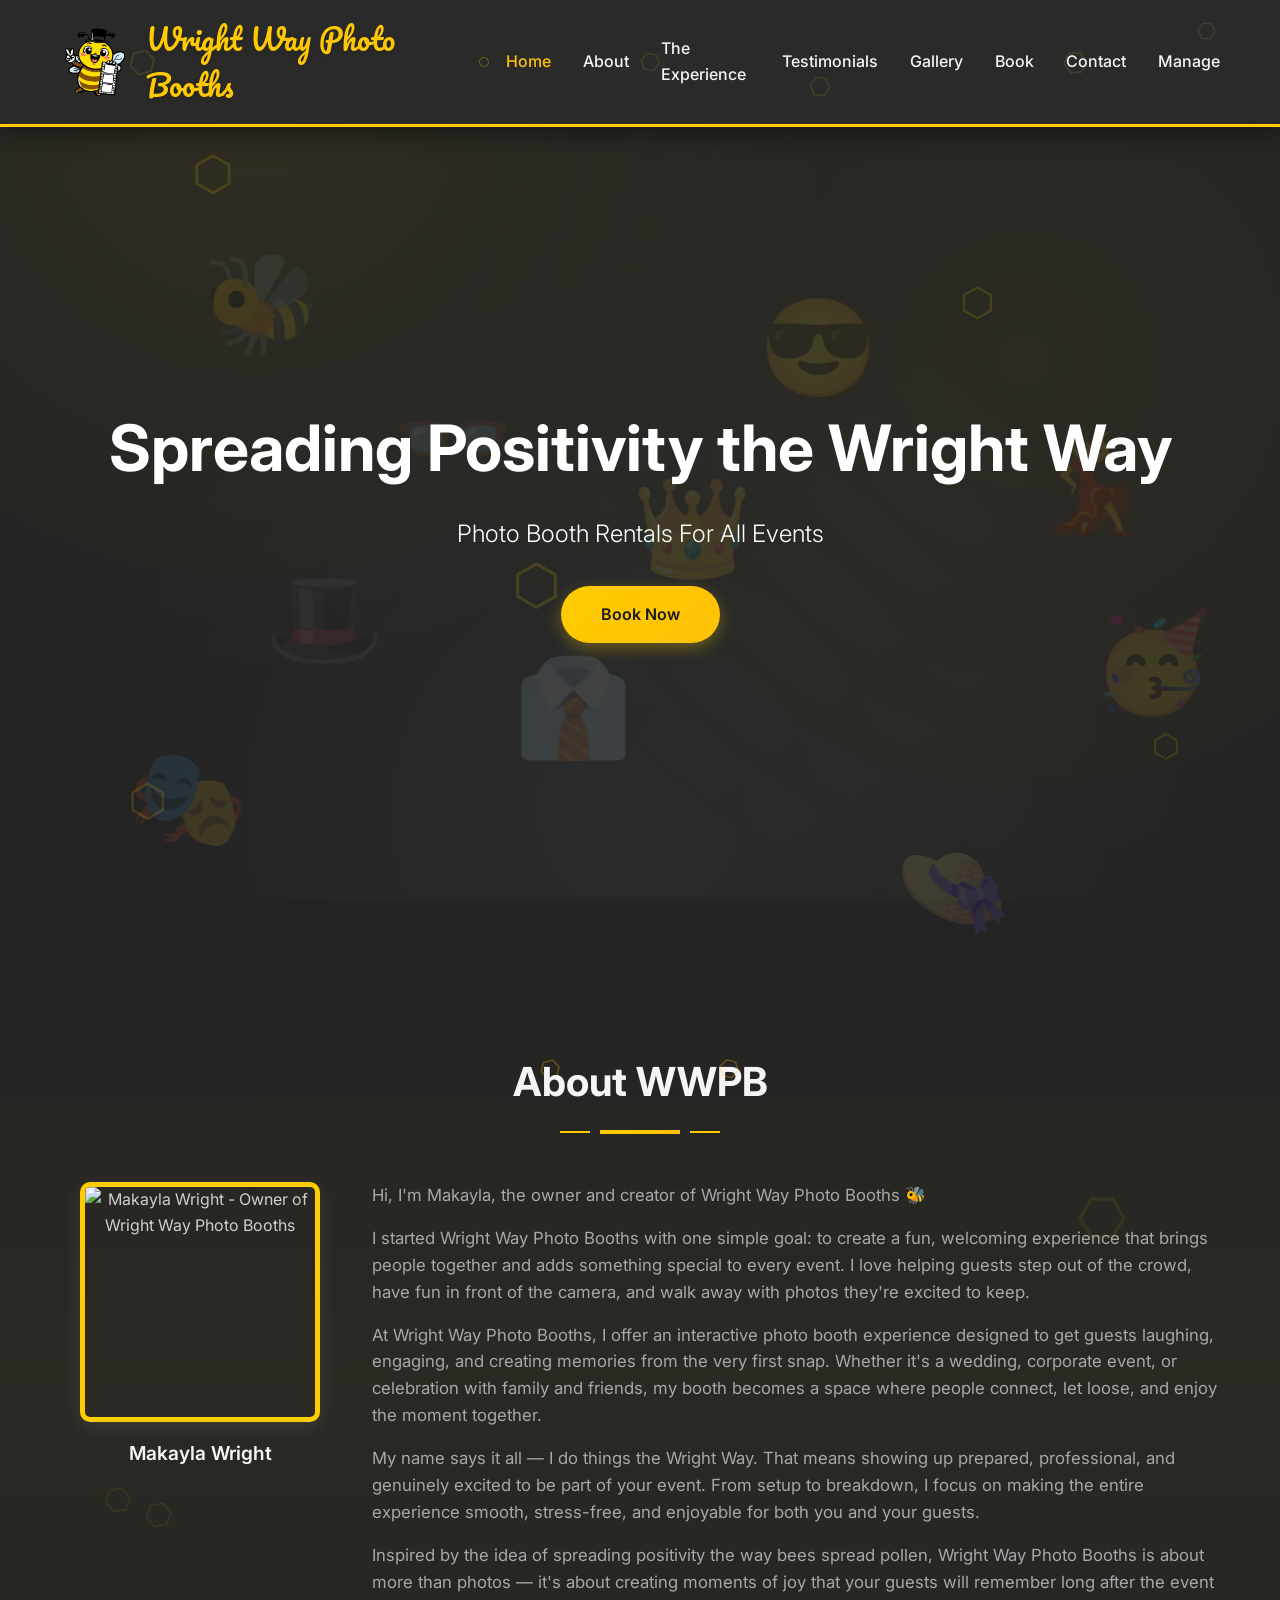
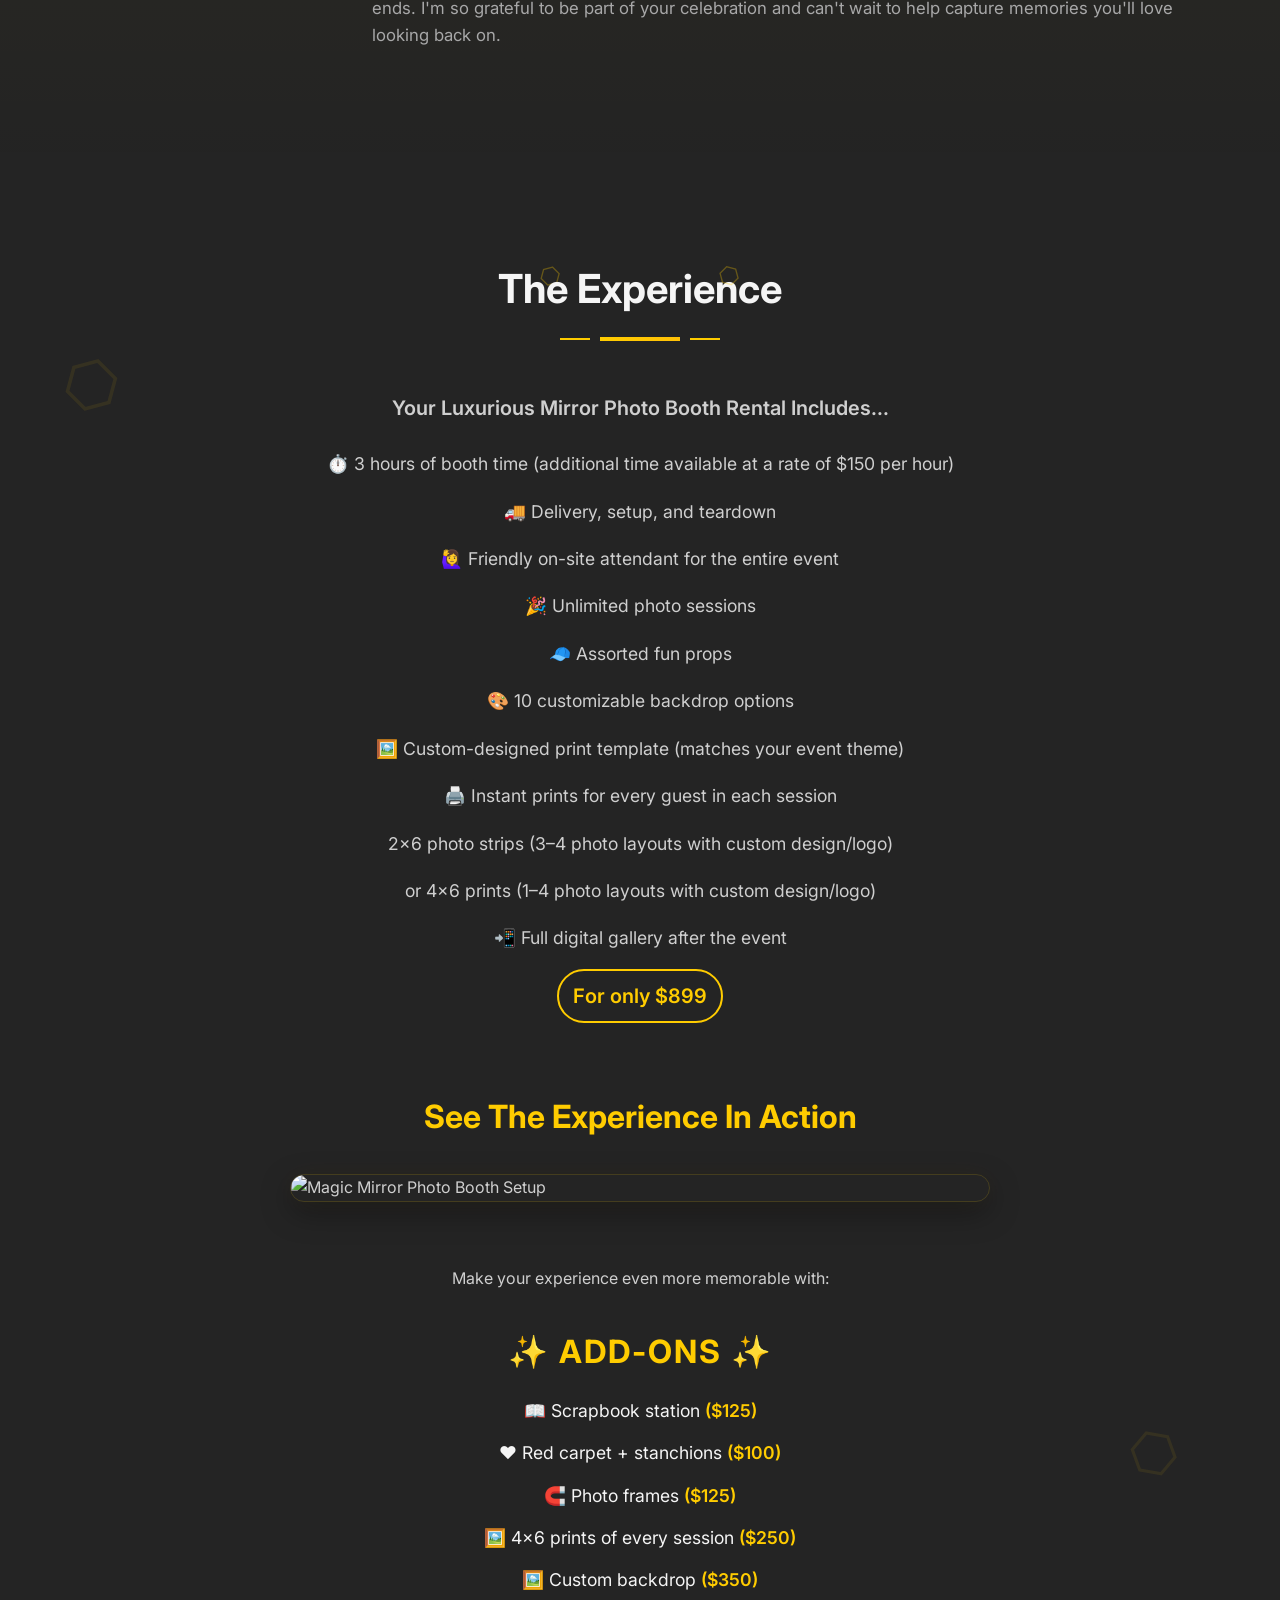
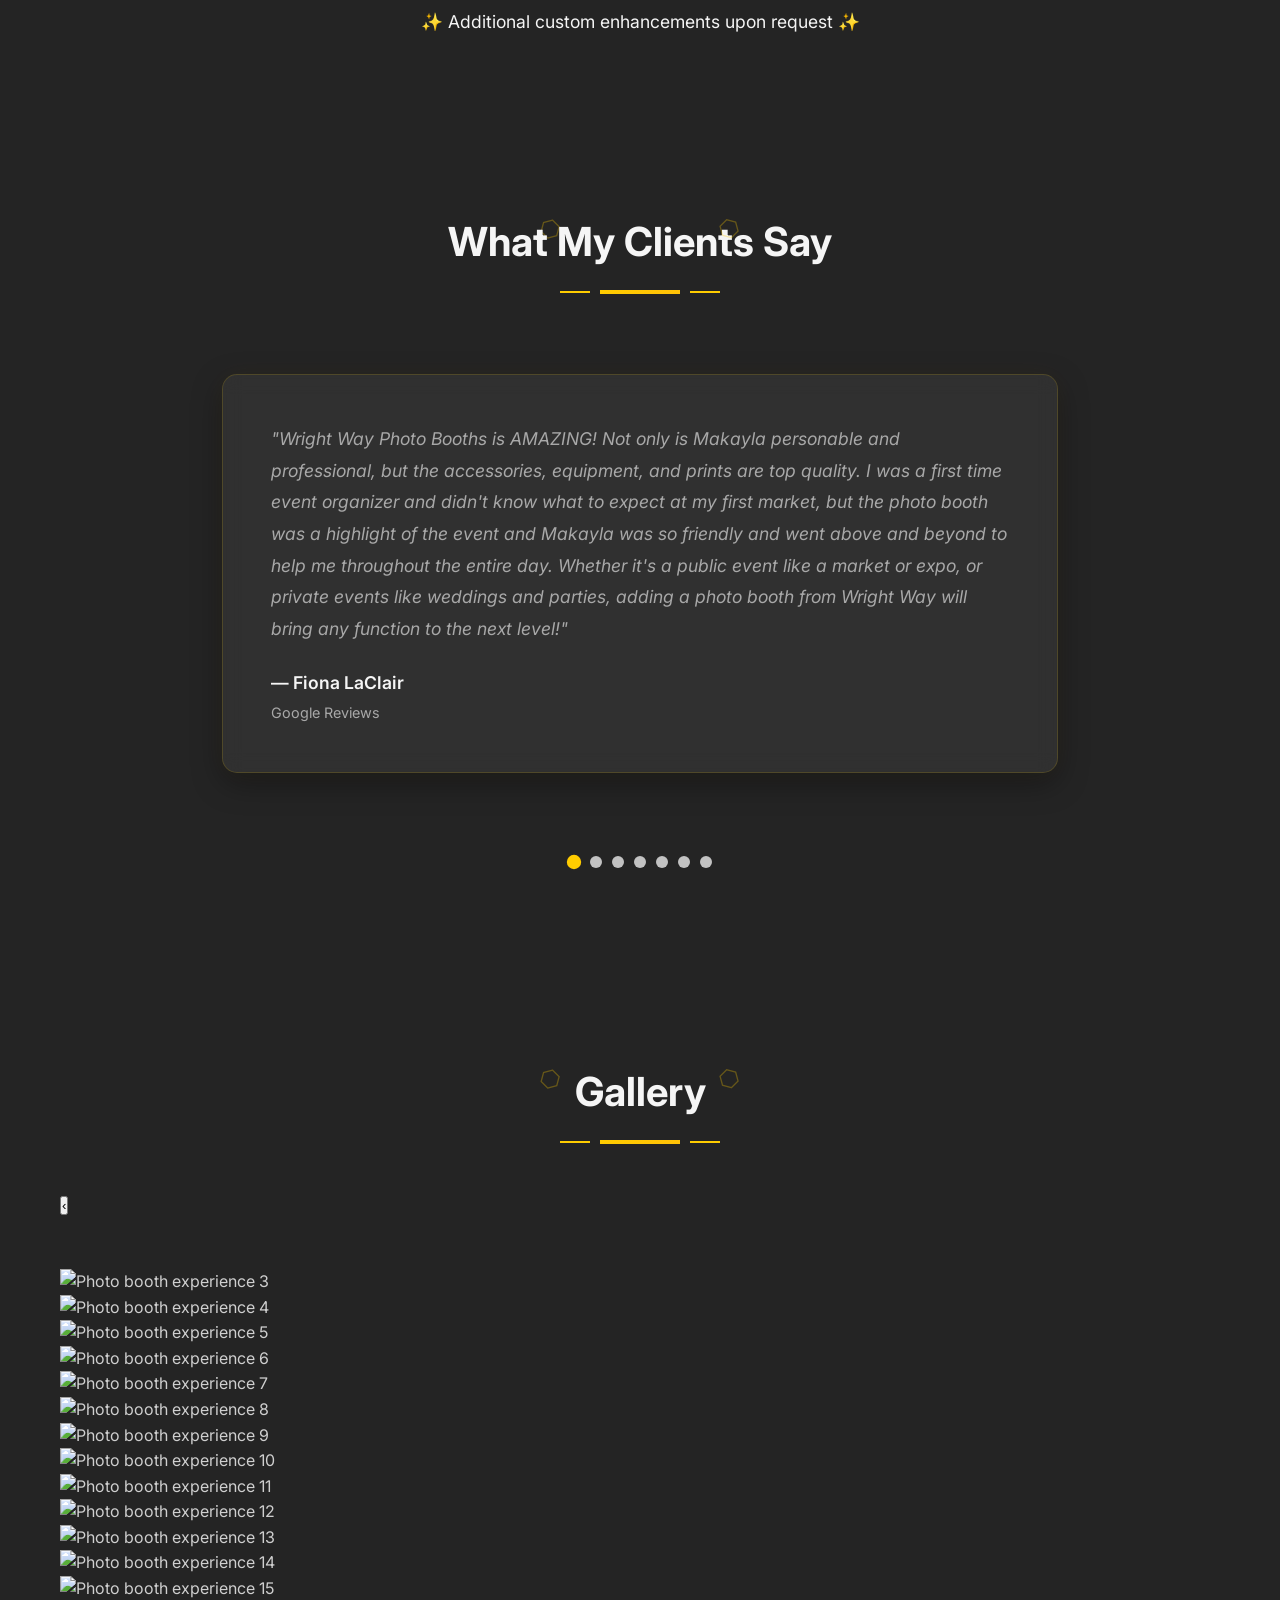
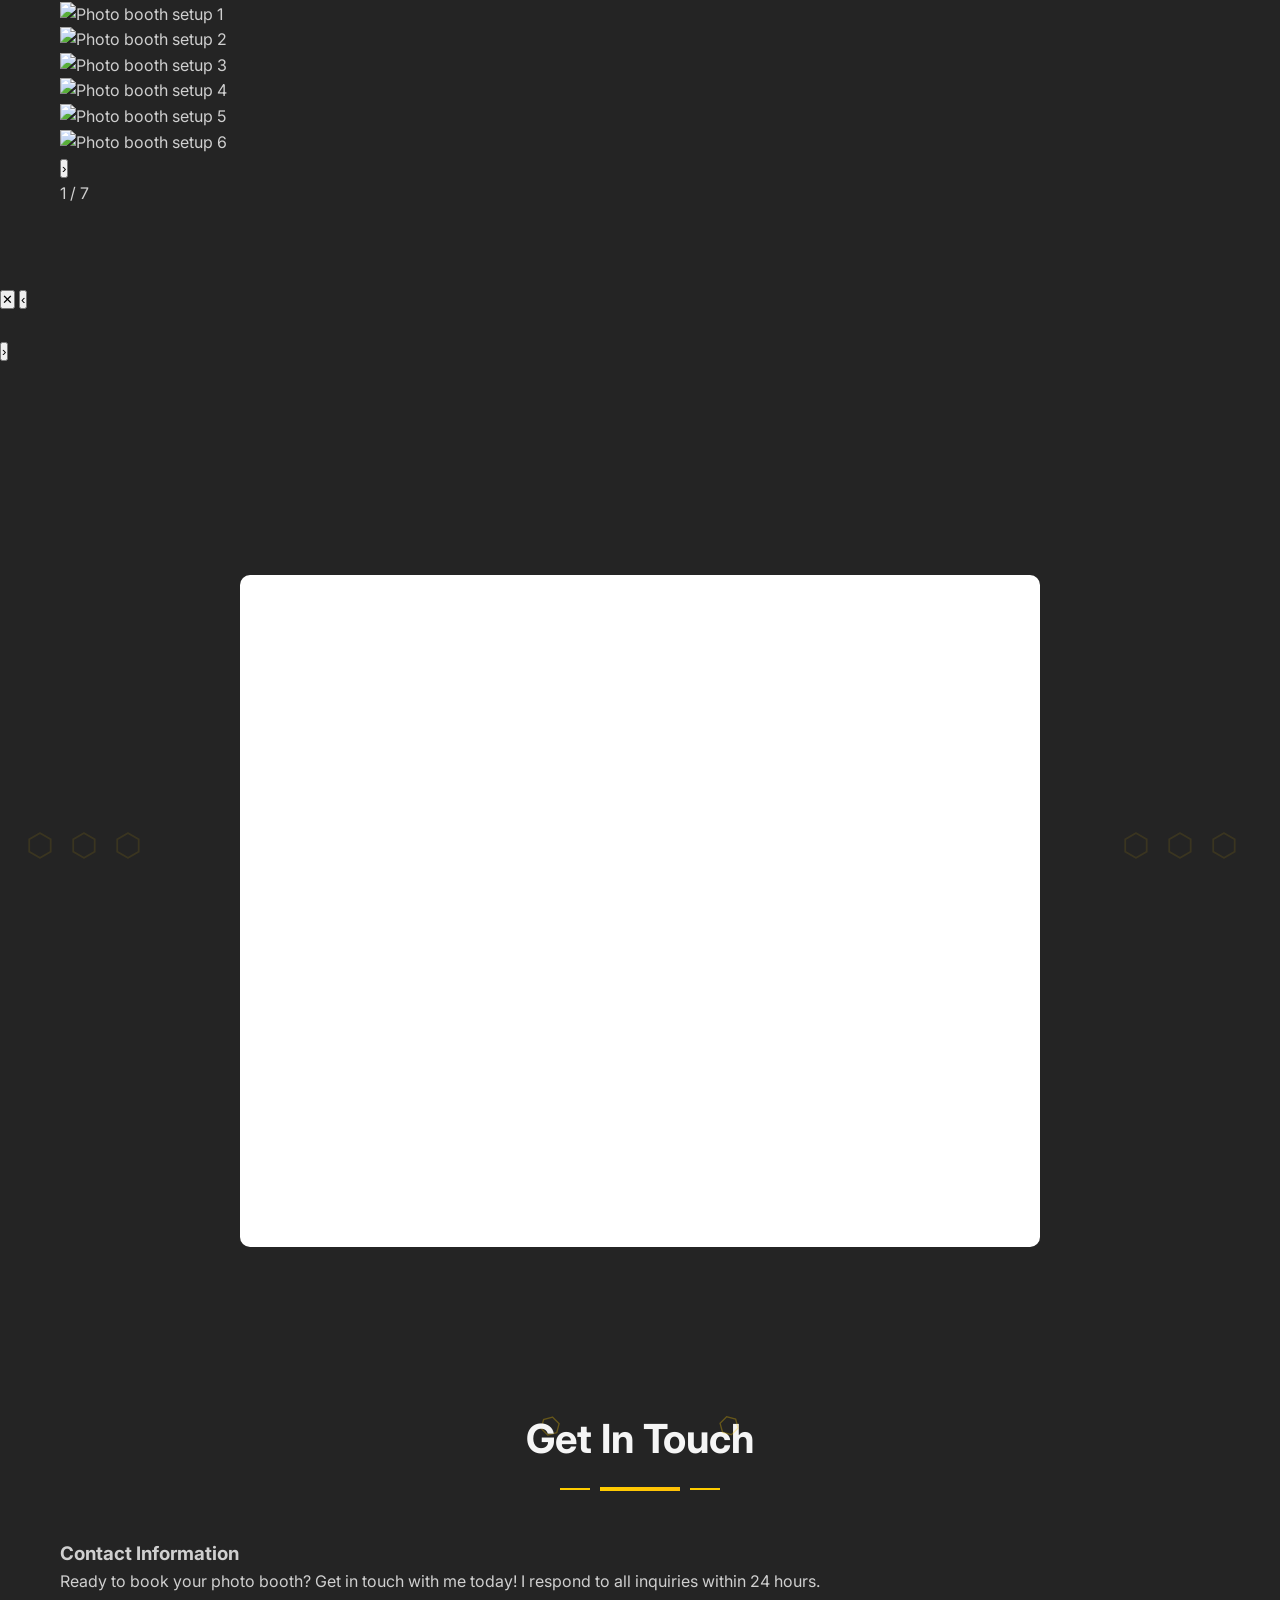
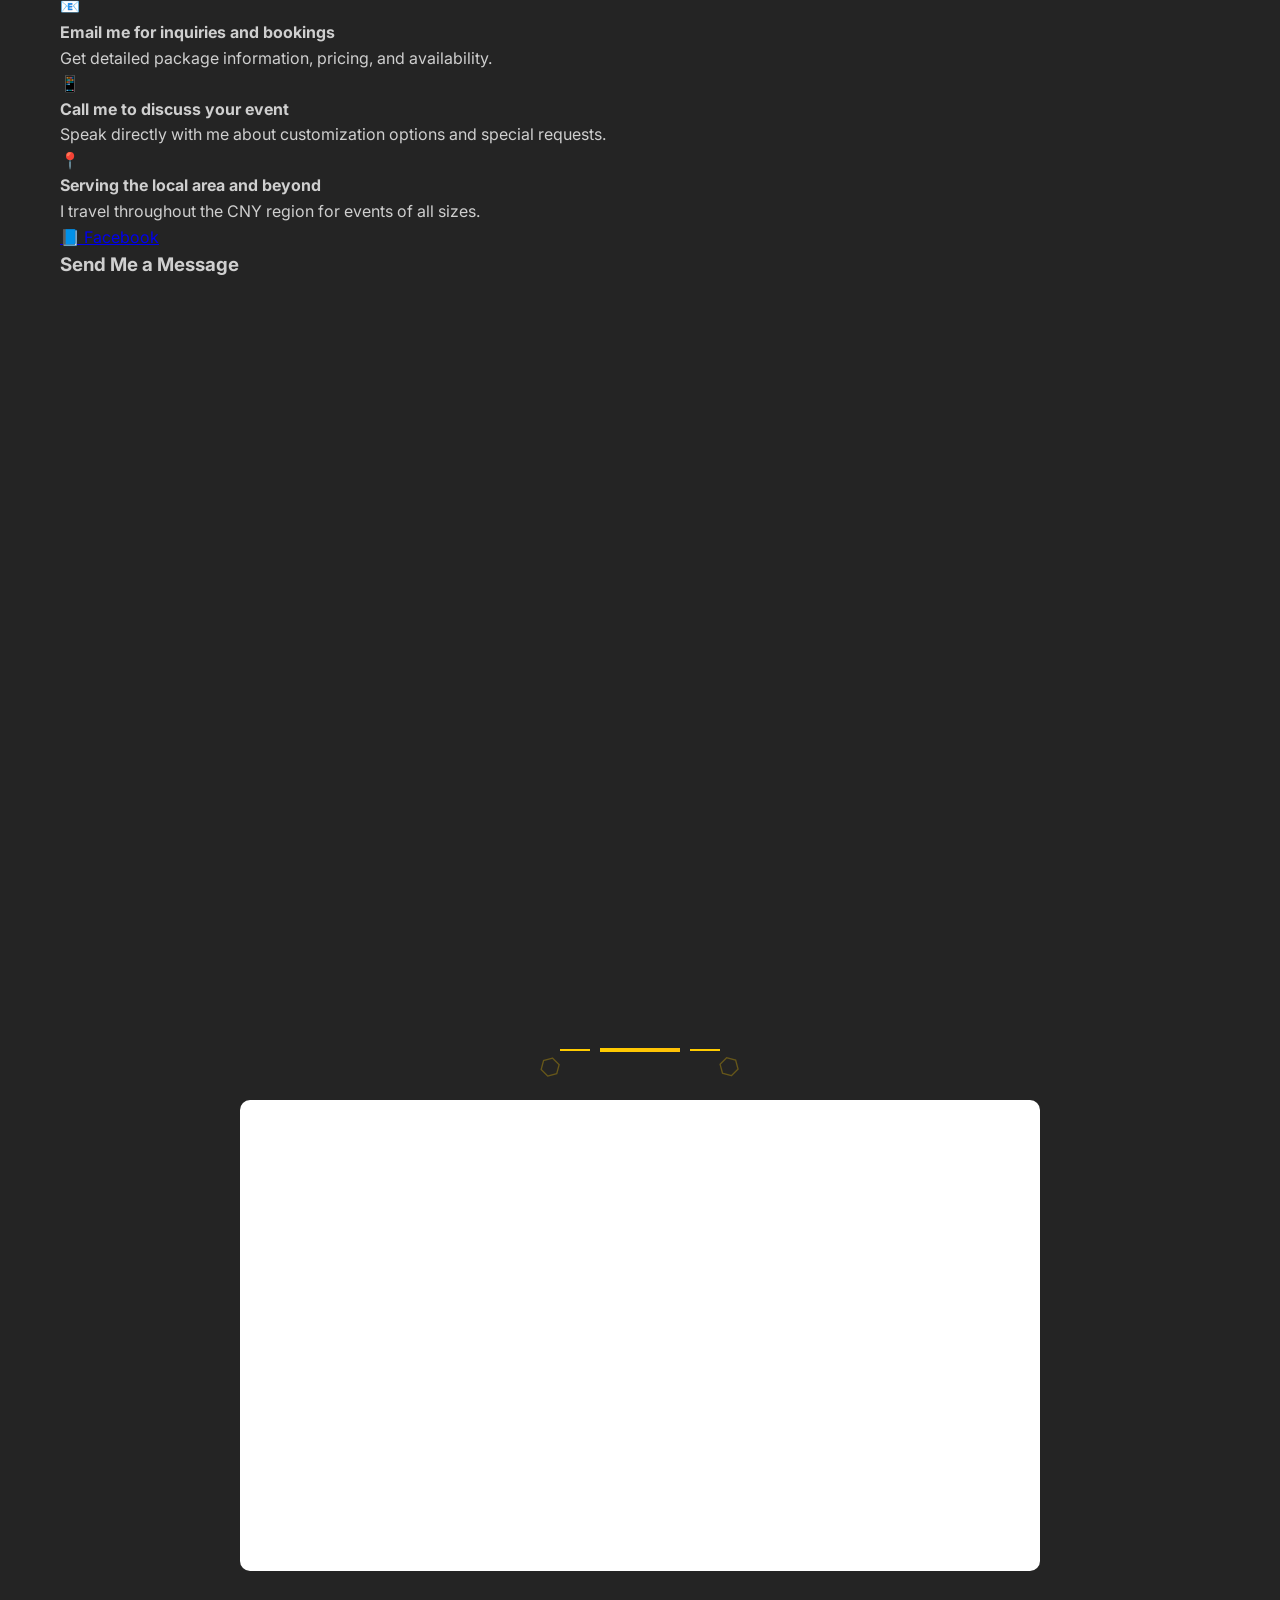
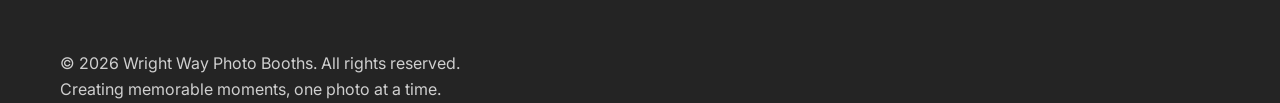
==== index.html @ 10db19f0 "Update index.html" ====
<!DOCTYPE html>
<html lang="en">
    <!-- Developed by Decker Ayers / www.deckerayers.com -->
<head>
    <meta charset="UTF-8">
    <meta name="viewport" content="width=device-width, initial-scale=1.0">
    <meta name="description" content="Wright Way Photo Booths - Photo Booth Rentals For All Events">
    <title>Wright Way Photo Booths | Photo Booth Rentals For All Events </title>
    <link rel="icon" type="image/x-icon" href="favicon.ico">
    <link rel="icon" type="image/png" sizes="16x16" href="assets/images/favicon-16x16.png">
    <link rel="icon" type="image/png" sizes="32x32" href="assets/images/favicon-32x32.png">
    <link rel="apple-touch-icon" sizes="180x180" href="assets/images/apple-touch-icon.png">
    <link rel="stylesheet" href="styles.css">
    <link rel="preconnect" href="https://fonts.googleapis.com">
    <link rel="preconnect" href="https://fonts.gstatic.com" crossorigin>
    <link href="https://fonts.googleapis.com/css2?family=Inter:wght@300;400;500;600;700;800&family=Pacifico&display=swap" rel="stylesheet">
</head>
<body>
    <!-- Floating Props Background -->
    <div class="floating-props">
        <span class="prop prop-1">🎭</span>
        <span class="prop prop-2">🎩</span>
        <span class="prop prop-3">👓</span>
        <span class="prop prop-4">👔</span>
        <span class="prop prop-5">👑</span>
        <span class="prop prop-6">😎</span>
        <span class="prop prop-7">👒</span>
        <span class="prop prop-8">💃</span>
        <span class="prop prop-9">🐝</span>
        <span class="prop prop-10">🥳</span>
        <span class="honeycomb honeycomb-1">⬡</span>
        <span class="honeycomb honeycomb-2">⬡</span>
        <span class="honeycomb honeycomb-3">⬡</span>
        <span class="honeycomb honeycomb-4">⬡</span>
        <span class="honeycomb honeycomb-5">⬡</span>
    </div>

    <!-- Header -->
    <header class="header">
        <span class="header-honeycomb header-honeycomb-1">⬡</span>
        <span class="header-honeycomb header-honeycomb-2">⬡</span>
        <span class="header-honeycomb header-honeycomb-3">⬡</span>
        <span class="header-honeycomb header-honeycomb-4">⬡</span>
        <span class="header-honeycomb header-honeycomb-5">⬡</span>
       <span class="header-honeycomb header-honeycomb-6">⬡</span>
<nav class="nav">
            <div class="container">
                <div class="logo">
                    <img src="assets/images/wwpb.png" alt="Wright Way Photo Booths Logo" class="logo-image">
                    <h1>Wright Way Photo Booths</h1>
                </div>
                <ul class="nav-menu" id="navMenu">
                    <li><a href="#home">Home</a></li>
                    <li><a href="#about">About</a></li>
                    <li><a href="#theexperience">The Experience</a></li>
                    <li><a href="#testimonials">Testimonials</a></li>
                    <li><a href="#gallery">Gallery</a></li>
                    <li><a href="#book">Book</a></li>
                    <li><a href="#contact">Contact</a></li>
                    <li><a href="#manage-booking">Manage</a></li>
                </ul>
                <div class="hamburger" id="hamburger" aria-label="Toggle navigation menu" aria-expanded="false" aria-controls="navMenu">
                    <span></span>
                    <span></span>
                    <span></span>
                </div>
            </div>
        </nav>
    </header>

    <!-- Hero Section -->
<section id="home" class="hero">
    <div class="hero-content">
        <h2 class="hero-title">Spreading Positivity the Wright Way</h2>
        <p class="hero-subtitle">Photo Booth Rentals For All Events</p>
        <a href="#book" class="btn btn-primary">Book Now</a>
    </div>
</section>
    <!-- About Section -->
    <section id="about" class="about">
        <div class="container">
            <div class="section-header">
                <h2>About WWPB</h2>
                <div class="underline"></div>
            </div>
            <div class="about-content">
                <div class="about-headshot">
                    <img src="assets/images/temp-hs.png" alt="Makayla Wright - Owner of Wright Way Photo Booths">
                    <p class="headshot-caption">Makayla Wright</p>
                </div>
                <div class="about-text">
                    <p>Hi, I'm Makayla, the owner and creator of Wright Way Photo Booths 🐝</p>
                    <p>I started Wright Way Photo Booths with one simple goal: to create a fun, welcoming experience that brings people together and adds something special to every event. I love helping guests step out of the crowd, have fun in front of the camera, and walk away with photos they're excited to keep.</p>
                    <p>At Wright Way Photo Booths, I offer an interactive photo booth experience designed to get guests laughing, engaging, and creating memories from the very first snap. Whether it's a wedding, corporate event, or celebration with family and friends, my booth becomes a space where people connect, let loose, and enjoy the moment together.</p>
                    <p>My name says it all — I do things the Wright Way. That means showing up prepared, professional, and genuinely excited to be part of your event. From setup to breakdown, I focus on making the entire experience smooth, stress-free, and enjoyable for both you and your guests.</p>
                    <p>Inspired by the idea of spreading positivity the way bees spread pollen, Wright Way Photo Booths is about more than photos — it's about creating moments of joy that your guests will remember long after the event ends. I'm so grateful to be part of your celebration and can't wait to help capture memories you'll love looking back on.</p>
                </div>
        </div>
    </section>

    <!-- The Experience Section -->
<section id="theexperience" class="theexperience">
    <div class="container">
        <div class="section-header">
            <h2>The Experience</h2>
            <div class="underline"></div>
        </div>

        <div class="experience-details">
            <p>Your Luxurious Mirror Photo Booth Rental Includes... </p>
            
            <ul>
                <li>⏱️ 3 hours of booth time (additional time available at a rate of $150 per hour)</li>
                <li>🚚 Delivery, setup, and teardown</li>
                <li>🙋‍♀️ Friendly on-site attendant for the entire event</li>
                <li>🎉 Unlimited photo sessions</li>
                <li>🧢 Assorted fun props</li>
                <li>🎨 10 customizable backdrop options</li>
                <li>🖼️ Custom-designed print template (matches your event theme)</li>
                <li>🖨️ Instant prints for every guest in each session</li>
                <li>2x6 photo strips (3–4 photo layouts with custom design/logo)</li>
                <li>or 4x6 prints (1–4 photo layouts with custom design/logo)</li>
                <li>📲 Full digital gallery after the event</li>
            </ul>
            <p class="experience-price">For only $899</p>
        </div>
<h3 class="experience-preview-title">
    See The Experience In Action
</h3>
    </div>
    <!-- Experience Setup Image -->
<div class="experience-image">
    <img src="assets/images/setup1.webp" alt="Magic Mirror Photo Booth Setup">
</div>
    <div class="experience-addons">
    <p class="addons-intro">Make your experience even more memorable with:</p>

    <div class="addons-spacing"></div>

    <h3 class="addons-title">✨ ADD-ONS ✨</h3>

    <ul class="addons-list">
        <li>📖 Scrapbook station <span>($125)</span></li>
        <li>❤️ Red carpet + stanchions <span>($100)</span></li>
        <li>🧲 Photo frames <span>($125)</span></li>
        <li>🖼️ 4x6 prints of every session <span>($250)</span></li>
        <li>🖼️ Custom backdrop <span>($350)</span></li>
        <li>✨ Additional custom enhancements upon request ✨</li>
    </ul>
</div>
</section>

    <!-- Testimonials Section -->
    <section id="testimonials" class="testimonials">
        <div class="container">
            <div class="section-header">
                <h2>What My Clients Say</h2>
                <div class="underline"></div>
            </div>
            <div class="testimonial-slider">
                <button class="testimonial-arrow testimonial-arrow-left" aria-label="Previous testimonial">‹</button>
                <button class="testimonial-arrow testimonial-arrow-right" aria-label="Next testimonial">›</button>
                <div class="testimonial-container">
                    <div class="testimonial-item active">
                        <div class="testimonial-content">
                            <p class="testimonial-text">"Wright Way Photo Booths is AMAZING! Not only is Makayla personable and professional, but the accessories, equipment, and prints are top quality. I was a first time event organizer and didn't know what to expect at my first market, but the photo booth was a highlight of the event and Makayla was so friendly and went above and beyond to help me throughout the entire day. Whether it's a public event like a market or expo, or private events like weddings and parties, adding a photo booth from Wright Way will bring any function to the next level!"</p>
                            <p class="testimonial-author">— Fiona LaClair</p>
                            <p class="testimonial-source">Google Reviews</p>
                        </div>
                    </div>
                    <div class="testimonial-item">
                        <div class="testimonial-content">
                            <p class="testimonial-text">"What an amazing experience it was to have them at our event. It is super easy and fun to have. I recommend having them at all your events."</p>
                            <p class="testimonial-author">— William Morris</p>
                            <p class="testimonial-source">Google Reviews</p>
                        </div>
                    </div>
                    <div class="testimonial-item">
                        <div class="testimonial-content">
                            <p class="testimonial-text">"If you want fun photo ops with a fantastic time, Makayla is your girl. From the time of set up until take down, she kept the smiles going! We will continue to use Wright Way Photo Booths for our events!"</p>
                            <p class="testimonial-author">— Ashley Kaiser</p>
                            <p class="testimonial-source">Google Reviews</p>
                        </div>
                    </div>
                    <div class="testimonial-item">
                        <div class="testimonial-content">
                            <p class="testimonial-text">"Absolutely love Makayla and her business. She makes everyone happy. Makes people laugh and have a great time. And she is a total professional. Highly recommend Wright Way Photobooths and can't wait to work with them again!"</p>
                            <p class="testimonial-author">— Kelly Breuer</p>
                            <p class="testimonial-source">Google Reviews</p>
                        </div>
                    </div>
                    <div class="testimonial-item">
                        <div class="testimonial-content">
                            <p class="testimonial-text">"We booked Wright Way Photo Booth for an office going away party & had a blast! We made memories to last a lifetime. Makayla is so dependable & professional. She brings all the fun props so all you have to do is show up and say Cheese!!"</p>
                            <p class="testimonial-author">— Shelly Corporon</p>
                            <p class="testimonial-source">Google Reviews</p>
                        </div>
                    </div>
                    <div class="testimonial-item">
                        <div class="testimonial-content">
                            <p class="testimonial-text">"Wright Way Photo Booths and Makayla absolutely made the Easter Hop Event for families and kids of all ages! It was priceless to see the smiles and hear the laughter as families had their photos taken. Makayla is great with kids and making everyone feel special! Thank you!"</p>
                            <p class="testimonial-author">— Jamie Radder</p>
                            <p class="testimonial-source">Google Reviews</p>
                        </div>
                    </div>
                    <div class="testimonial-item">
                        <div class="testimonial-content">
                            <p class="testimonial-text">"Photo booths are super fun with Wright Way Photo Booths!"</p>
                            <p class="testimonial-author">— Emma MacIntyre</p>
                            <p class="testimonial-source">Google Reviews</p>
                        </div>
                    </div>
                </div>
                <div class="testimonial-dots"></div>
            </div>
        </div>
    </section>

  <!-- Gallery Section -->
<section id="gallery" class="gallery">
    <div class="container">

        <div class="section-header">
            <h2>Gallery</h2>
            <div class="underline"></div>
        </div>

        <!-- Carousel Container -->
        <div class="gallery-carousel-container">

            <!-- Prev Button -->
            <button class="carousel-nav carousel-prev" aria-label="Previous images">
                <span>‹</span>
            </button>

            <!-- Carousel -->
            <div class="gallery-carousel">

                <!-- TRACK (FIXED STRUCTURE) -->
                <div class="gallery-track">

                    <!-- Photo Booth Experience -->
                    <div class="gallery-item" data-index="0">
                        <div class="photo-frame">
                            <img src="assets/images/PB1.webp" alt="Photo booth experience 1" loading="lazy">
                        </div>
                    </div>

                    <div class="gallery-item" data-index="1">
                        <div class="photo-frame">
                            <img src="assets/images/PB2.webp" alt="Photo booth experience 2" loading="lazy">
                        </div>
                    </div>

                    <div class="gallery-item" data-index="2">
                        <div class="photo-frame">
                            <img src="assets/images/PB3.webp" alt="Photo booth experience 3" loading="lazy">
                        </div>
                    </div>

                    <div class="gallery-item" data-index="3">
                        <div class="photo-frame">
                            <img src="assets/images/PB4.webp" alt="Photo booth experience 4" loading="lazy">
                        </div>
                    </div>

                    <div class="gallery-item" data-index="4">
                        <div class="photo-frame">
                            <img src="assets/images/PB5.webp" alt="Photo booth experience 5" loading="lazy">
                        </div>
                    </div>

                    <div class="gallery-item" data-index="5">
                        <div class="photo-frame">
                            <img src="assets/images/PB6.webp" alt="Photo booth experience 6" loading="lazy">
                        </div>
                    </div>

                    <div class="gallery-item" data-index="6">
                        <div class="photo-frame">
                            <img src="assets/images/PB7.webp" alt="Photo booth experience 7" loading="lazy">
                        </div>
                    </div>

                    <div class="gallery-item" data-index="7">
                        <div class="photo-frame">
                            <img src="assets/images/PB8.webp" alt="Photo booth experience 8" loading="lazy">
                        </div>
                    </div>

                    <div class="gallery-item" data-index="8">
                        <div class="photo-frame">
                            <img src="assets/images/PB9.webp" alt="Photo booth experience 9" loading="lazy">
                        </div>
                    </div>

                    <div class="gallery-item" data-index="9">
                        <div class="photo-frame">
                            <img src="assets/images/PB10.webp" alt="Photo booth experience 10" loading="lazy">
                        </div>
                    </div>

                    <div class="gallery-item" data-index="10">
                        <div class="photo-frame">
                            <img src="assets/images/PB11.webp" alt="Photo booth experience 11" loading="lazy">
                        </div>
                    </div>

                    <div class="gallery-item" data-index="11">
                        <div class="photo-frame">
                            <img src="assets/images/PB12.webp" alt="Photo booth experience 12" loading="lazy">
                        </div>
                    </div>

                    <div class="gallery-item" data-index="12">
                        <div class="photo-frame">
                            <img src="assets/images/PB13.webp" alt="Photo booth experience 13" loading="lazy">
                        </div>
                    </div>

                    <div class="gallery-item" data-index="13">
                        <div class="photo-frame">
                            <img src="assets/images/PB14.webp" alt="Photo booth experience 14" loading="lazy">
                        </div>
                    </div>

                    <div class="gallery-item" data-index="14">
                        <div class="photo-frame">
                            <img src="assets/images/PB15.webp" alt="Photo booth experience 15" loading="lazy">
                        </div>
                    </div>

                    <!-- Setup Images -->
                    <div class="gallery-item" data-index="15">
                        <div class="photo-frame">
                            <img src="assets/images/setup1.webp" alt="Photo booth setup 1" loading="lazy">
                        </div>
                    </div>

                    <div class="gallery-item" data-index="16">
                        <div class="photo-frame">
                            <img src="assets/images/setup2.webp" alt="Photo booth setup 2" loading="lazy">
                        </div>
                    </div>

                    <div class="gallery-item" data-index="17">
                        <div class="photo-frame">
                            <img src="assets/images/setup3.webp" alt="Photo booth setup 3" loading="lazy">
                        </div>
                    </div>

                    <div class="gallery-item" data-index="18">
                        <div class="photo-frame">
                            <img src="assets/images/setup4.webp" alt="Photo booth setup 4" loading="lazy">
                        </div>
                    </div>

                    <div class="gallery-item" data-index="19">
                        <div class="photo-frame">
                            <img src="assets/images/setup5.webp" alt="Photo booth setup 5" loading="lazy">
                        </div>
                    </div>

                    <div class="gallery-item" data-index="20">
                        <div class="photo-frame">
                            <img src="assets/images/setup6.webp" alt="Photo booth setup 6" loading="lazy">
                        </div>
                    </div>

                </div>
            </div>

            <!-- Next Button -->
            <button class="carousel-nav carousel-next" aria-label="Next images">
                <span>›</span>
            </button>
        </div>

        <!-- Pagination -->
        <div class="gallery-pagination"></div>

        <!-- Counter -->
        <div class="gallery-counter">
            <span class="current-page">1</span> / <span class="total-pages">0</span>
        </div>

    </div>
</section>

<!-- Lightbox Modal (UNCHANGED BUT NOW PROPERLY CLOSED) -->
<div class="lightbox-modal" id="lightboxModal">
    <button class="lightbox-close" aria-label="Close lightbox">✕</button>

    <button class="lightbox-nav lightbox-prev" aria-label="Previous image">
        <span>‹</span>
    </button>

    <div class="lightbox-content">
        <img src="" alt="" id="lightboxImage">
    </div>

    <button class="lightbox-nav lightbox-next" aria-label="Next image">
        <span>›</span>
    </button>
</div>
            <!-- <div class="customize-cta">
                <h3>Ready to make it yours?</h3>
                <p>Customize your photo booth experience with themes, backgrounds, props, and more!</p>
                <a href="customize.html" class="btn btn-primary">Customize Your Photo Booth</a>
            </div> -->
        </div>
    </section>

    <!-- Book Section -->
    <section id="book" class="book">
        <div class="container">
            <div class="section-header">
                <h2>Book Your Photo Booth</h2>
                <div class="underline"></div>
            </div>
            <div class="booking-widget">
                <iframe scrolling="no" src="https://wrightwayphotobooths.s1.boothbook.com/widgets/booking-widget?font=Open+Sans&fontsize=14&bg=FFFFFFFF&highlight=FFD700" style="width:100%;border:none;min-height:600px;"></iframe>
                <script type="text/javascript" src="https://wrightwayphotobooths.s1.boothbook.com/app/widget.js" async defer></script>
            </div>
        </div>
    </section>

    <!-- Contact Section -->
    <section id="contact" class="contact">
        <div class="container">
            <div class="section-header">
                <h2>Get In Touch</h2>
                <div class="underline"></div>
            </div>
            <div class="contact-content">
                <div class="contact-info">
                    <h3>Contact Information</h3>
                    <p>Ready to book your photo booth? Get in touch with me today! I respond to all inquiries within 24 hours.</p>
                    <div class="contact-item">
                        <span class="contact-icon">📧</span>
                        <p><strong>Email me for inquiries and bookings</strong><br>Get detailed package information, pricing, and availability.</p>
                    </div>
                    <div class="contact-item">
                        <span class="contact-icon">📱</span>
                        <p><strong>Call me to discuss your event</strong><br>Speak directly with me about customization options and special requests.</p>
                    </div>
                    <div class="contact-item">
                        <span class="contact-icon">📍</span>
                        <p><strong>Serving the local area and beyond</strong><br>I travel throughout the CNY region for events of all sizes.</p>
                    </div>
                    <div class="social-links">
                        <a href="https://www.facebook.com/wrightwayphotobooths/" target="_blank" rel="noopener noreferrer" class="social-link">
                            <span>📘 Facebook</span>
                        </a>
                    </div>
                </div>
                <div class="contact-form">
                    <h3>Send Me a Message</h3>
                    <iframe scrolling="no" src="https://wrightwayphotobooths.s1.boothbook.com/widgets/lead-widget?font=Open Sans&fontsize=14&align=left&text=FFFFFFFF&bg=FFFFFF00&subcolor=FFFFFFFF&subbg=777777FF&first_name=1&first_name_w=1&last_name=1&last_name_w=2&email=1&email_w=4&telephone=1&telephone_w=5&additional_notes=1&additional_notes_w=19&subtext=Submit&submsg=Thank you, your form has been submitted." style="width:100%;border:none;min-height:600px;"></iframe>
                    <script type="text/javascript" src="https://wrightwayphotobooths.s1.boothbook.com/app/widget.js" async defer></script>
                </div>
            </div>
        </div>
    </section>

    <!-- Booking Management Section -->
    <section id="manage-booking" class="manage-booking">
        <div class="container">
            <div class="section-header">
                <div class="underline"></div>
                </div>
            <div class="booking-widget">
                <iframe scrolling="no" src="https://wrightwayphotobooths.s1.boothbook.com/widgets/manage-widget?text=FFFFFFFF" style="width:100%;border:none;min-height:400px;"></iframe>
                <script type="text/javascript" src="https://wrightwayphotobooths.s1.boothbook.com/app/widget.js" async defer></script>
            </div>
        </div>
    </section>

    <!-- Footer -->
    <footer class="footer">
        <div class="container">
            <p>&copy; 2026 Wright Way Photo Booths. All rights reserved.</p>
            <p>Creating memorable moments, one photo at a time.</p>
        </div>
    </footer>

    <script src="script.js"></script>
</body>
</html>
---- styles.css ----
/* ===================================
   Color Palette - Bee Theme (Dark Mode)
   =================================== */
:root {
    --primary-yellow: #FFCC00;
    --bright-yellow: #FFC107;
    --light-yellow: #FFF9C4;
    --black: #f5f5f5;
--soft-black: #cfcfcf;
--white: #ffffff;
--off-white: #242424;
--gray: #a8a8a8;
    --light-gray: #c2c2c2;
    --shadow: rgba(255, 255, 255, 0.1);

   --surface: rgba(255, 255, 255, 0.06);
--surface-strong: rgba(255, 255, 255, 0.10);
}

/* ===================================
   Reset & Base Styles
   =================================== */
* {
    margin: 0;
    padding: 0;
    box-sizing: border-box;
}

html {
    scroll-behavior: smooth;
    overflow-x: hidden;
    width: 100%;
}

body {
    font-family: 'Inter', sans-serif;
    line-height: 1.6;
    color: var(--soft-black);

    background: #242424; /* single base layer */

    overflow-x: hidden;
    width: 100%;
    position: relative;
}
body::before {
    content: "";
    position: fixed;
    inset: 0;
    background:
        radial-gradient(circle at 20% 10%, rgba(255, 215, 0, 0.06), transparent 45%),
        radial-gradient(circle at 80% 40%, rgba(255, 215, 0, 0.04), transparent 50%),
        radial-gradient(circle at 50% 90%, rgba(255, 255, 255, 0.03), transparent 55%);
    pointer-events: none;
    z-index: 0;
}
.container {
    max-width: 1200px;
    margin: 0 auto;
    padding: 0 20px;
    width: 100%;
}

/* ===================================
   Floating Props Background
   =================================== */
.floating-props {
    position: fixed;
    inset: 0;
    z-index: 0;
}

.prop {
    position: absolute;
    font-size: 6rem;
    opacity: 0.12;
    animation-timing-function: ease-in-out;
    animation-iteration-count: infinite;
    will-change: transform;
    transition: transform 0.3s ease-out;
}

.prop-1 {
    left: 10%;
    top: 80%;
    animation: float 15s infinite;
    animation-delay: 0s;
}

.prop-2 {
    left: 20%;
    top: 60%;
    animation: float 18s infinite;
    animation-delay: 2s;
}

.prop-3 {
    left: 30%;
    top: 40%;
    animation: float 12s infinite;
    animation-delay: 4s;
}

.prop-4 {
    left: 40%;
    top: 70%;
    animation: float 20s infinite;
    animation-delay: 1s;
}

.prop-5 {
    left: 50%;
    top: 50%;
    animation: float 16s infinite;
    animation-delay: 3s;
}

.prop-6 {
    left: 60%;
    top: 30%;
    animation: float 14s infinite;
    animation-delay: 5s;
}

.prop-7 {
    left: 70%;
    top: 90%;
    animation: float 19s infinite;
    animation-delay: 2.5s;
}

.prop-8 {
    left: 80%;
    top: 45%;
    animation: float 13s infinite;
    animation-delay: 4.5s;
}

.prop-9 {
    left: 15%;
    top: 25%;
    animation: float 17s infinite;
    animation-delay: 6s;
}

.prop-10 {
    left: 85%;
    top: 65%;
    animation: float 15s infinite;
    animation-delay: 1.5s;
}

/* Honeycomb Elements */
.honeycomb {
    position: absolute;
    font-size: 3rem;
    color: var(--primary-yellow);
    opacity: 0.15;
    pointer-events: none;
    z-index: 1;
    filter: drop-shadow(0 0 10px rgba(255, 215, 0, 0.3));
}

.honeycomb-1 {
    left: 15%;
    top: 15%;
    animation: floatSlow 20s infinite;
    animation-delay: 0s;
}

.honeycomb-2 {
    left: 75%;
    top: 30%;
    animation: floatSlow 25s infinite;
    animation-delay: 5s;
    font-size: 2.5rem;
}

.honeycomb-3 {
    left: 40%;
    top: 60%;
    animation: floatSlow 22s infinite;
    animation-delay: 3s;
    font-size: 3.5rem;
}

.honeycomb-4 {
    left: 90%;
    top: 80%;
    animation: floatSlow 18s infinite;
    animation-delay: 7s;
    font-size: 2rem;
}

.honeycomb-5 {
    left: 10%;
    top: 85%;
    animation: floatSlow 24s infinite;
    animation-delay: 2s;
    font-size: 2.8rem;
}

@keyframes floatSlow {
    0%, 100% {
        transform: translateY(0) translateX(0) rotate(0deg);
        opacity: 0.15;
    }
    25% {
        transform: translateY(-30px) translateX(15px) rotate(30deg);
        opacity: 0.2;
    }
    50% {
        transform: translateY(-50px) translateX(-15px) rotate(60deg);
        opacity: 0.12;
    }
    75% {
        transform: translateY(-30px) translateX(15px) rotate(30deg);
        opacity: 0.18;
    }
}

@keyframes float {
    0%, 100% {
        transform: translateY(0) translateX(0) rotate(0deg);
    }
    25% {
        transform: translateY(-40px) translateX(20px) rotate(90deg);
    }
    50% {
        transform: translateY(-60px) translateX(-20px) rotate(180deg);
    }
    75% {
        transform: translateY(-40px) translateX(20px) rotate(270deg);
    }
}

/* ===================================
   Header & Navigation
   =================================== */
.header {
    position: fixed;
    top: 0;
    left: 0;
    width: 100%;
    z-index: 9999;
    background: linear-gradient(
        180deg,
        rgba(43, 43, 43, 0.98),
        rgba(43, 43, 43, 0.85)
    );
    backdrop-filter: blur(12px);
    -webkit-backdrop-filter: blur(12px);

    box-shadow: 0 6px 25px rgba(0, 0, 0, 0.45);
    border-bottom: 3px solid var(--primary-yellow);
}

/* Header Honeycombs */
.header-honeycomb {
    mix-blend-mode: screen;
    position: absolute;
    color: var(--primary-yellow);
    opacity: 0.12;
    pointer-events: none;
    z-index: 1;
    font-size: 2rem;
}

.header-honeycomb-1 {
    left: 10%;
    top: 50%;
    transform: translateY(-50%) rotate(15deg);
    animation: headerFloat 6s infinite ease-in-out;
}

.header-honeycomb-2 {
    left: 50%;
    top: 50%;
    transform: translateY(-50%) rotate(-20deg);
    animation: headerFloat 7s infinite ease-in-out;
    animation-delay: 2s;
    font-size: 1.5rem;
}

.header-honeycomb-3 {
    right: 15%;
    top: 50%;
    transform: translateY(-50%) rotate(25deg);
    animation: headerFloat 8s infinite ease-in-out;
    animation-delay: 4s;
    font-size: 1.8rem;
}

.header-honeycomb-4 {
    left: 25%;
    top: 30%;
    transform: translateY(-50%) rotate(-10deg);
    animation: headerFloat 9s infinite ease-in-out;
    animation-delay: 1s;
    font-size: 1.3rem;
}

.header-honeycomb-5 {
    right: 35%;
    top: 70%;
    transform: translateY(-50%) rotate(35deg);
    animation: headerFloat 7.5s infinite ease-in-out;
    animation-delay: 3s;
    font-size: 1.6rem;
}

.header-honeycomb-6 {
    right: 5%;
    top: 25%;
    transform: translateY(-50%) rotate(-25deg);
    animation: headerFloat 8.5s infinite ease-in-out;
    animation-delay: 5s;
    font-size: 1.4rem;
}

@keyframes headerFloat {
    0%, 100% {
        transform: translateY(-50%) rotate(0deg) scale(1);
        opacity: 0.12;
    }
    25% {
        transform: translateY(-60%) rotate(15deg) scale(1.1);
        opacity: 0.18;
    }
    50% {
        transform: translateY(-50%) rotate(30deg) scale(1.15);
        opacity: 0.2;
    }
    75% {
        transform: translateY(-40%) rotate(15deg) scale(1.1);
        opacity: 0.18;
    }
}

.nav {
    padding: 1rem 0;
}

.nav .container {
    display: flex;
    justify-content: space-between;
    align-items: center;
    flex-wrap: nowrap;
    gap: 2rem;
}

.logo {
    display: flex;
    align-items: center;
    gap: 1rem;
    position: relative;
}

.logo::after {
    content: '⬡';
    position: absolute;
    color: var(--primary-yellow);
    font-size: 0.8rem;
    opacity: 0.4;
    right: -15px;
    top: 50%;
    transform: translateY(-50%) rotate(45deg);
    animation: pulse 3s infinite;
}

@keyframes pulse {
    0%, 100% {
        opacity: 0.4;
        transform: translateY(-50%) rotate(45deg) scale(1);
    }
    50% {
        opacity: 0.7;
        transform: translateY(-50%) rotate(45deg) scale(1.2);
    }
}

.logo-placeholder {
    width: 50px;
    height: 50px;
    background: linear-gradient(135deg, rgba(255, 215, 0, 0.1) 0%, var(--white) 100%);
    border-radius: 10px;
    display: flex;
    align-items: center;
    justify-content: center;
    font-size: 1.8rem;
    opacity: 0.5;
    border: 3px solid var(--primary-yellow);
    box-shadow: 0 2px 5px var(--shadow);
}

.logo-image {
    width: 70px;
    height: 70px;
    object-fit: contain;
    border-radius: 10px;
}

.logo h1 {
    font-size: 1.8rem;
    font-family: 'Pacifico', cursive;
    color: var(--black);
    background: linear-gradient(135deg, var(--primary-yellow) 0%, var(--bright-yellow) 100%);
    -webkit-background-clip: text;
    -webkit-text-fill-color: transparent;
    background-clip: text;
    filter: drop-shadow(0 2px 4px rgba(0, 0, 0, 0.2));
    font-weight: 400;
}

.nav-menu {
    display: flex;
    list-style: none;
    gap: 2rem;
    margin-left: auto;
    align-items: center;
}

.nav-menu a {
    text-decoration: none;
    color: var(--black);
    font-weight: 500;
    transition: color 0.3s ease;
    position: relative;
}

.nav-menu a:hover {
    color: var(--bright-yellow);
}

.nav-menu a::after {
    content: '';
    position: absolute;
    width: 0;
    height: 2px;
    bottom: -5px;
    left: 0;
    background-color: var(--primary-yellow);
    transition: width 0.3s ease;
}

.nav-menu a:hover::after {
    width: 100%;
}

.nav-menu a.active {
    color: var(--bright-yellow);
}

.hamburger {
    display: none;
    flex-direction: column;
    cursor: pointer;
    gap: 4px;
}

.hamburger span {
    width: 25px;
    height: 3px;
    background-color: var(--black);
    transition: all 0.3s ease;
}

/* ===================================
   Hero Section
   =================================== */
.hero {
    background: transparent;
    height: 100vh;
    display: flex;
    align-items: center;
    justify-content: center;
    position: relative;
    overflow: hidden;
    margin-top: 70px;
    z-index: 1;
}
.hero-content {
    text-align: center;
    color: var(--white);
    z-index: 2;
    padding: 2rem;
}

.hero-title {
    font-size: 4rem;
    margin-bottom: 1rem;
    animation: fadeInUp 1s ease;
}

.hero-subtitle {
    font-size: 1.5rem;
    margin-bottom: 2rem;
    font-weight: 300;
    animation: fadeInUp 1s ease 0.2s backwards;
}

@keyframes fadeInUp {
    from {
        opacity: 0;
        transform: translateY(30px);
    }
    to {
        opacity: 1;
        transform: translateY(0);
    }
}

/* ===================================
   Buttons
   =================================== */
.btn {
    display: inline-block;
    padding: 1rem 2.5rem;
    text-decoration: none;
    border-radius: 50px;
    font-weight: 600;
    transition: all 0.3s ease;
    border: none;
    cursor: pointer;
    font-size: 1rem;
}

.btn-primary {
    background: linear-gradient(135deg, var(--primary-yellow) 0%, var(--bright-yellow) 100%);
    color: #1a1a1a;
    box-shadow: 0 5px 15px rgba(255, 215, 0, 0.3);
    animation: fadeInUp 1s ease 0.4s backwards;
}

.btn-primary:hover {
    transform: translateY(-3px);
    box-shadow: 0 8px 20px rgba(255, 215, 0, 0.4);
}

/* ===================================
   Section Styles
   =================================== */
section {
    padding: 5rem 0;
    position: relative;
    z-index: 1;
    overflow-x: hidden;
    width: 100%;
    background: transparent;
}

.scroll-reveal {
    opacity: 0;
    transform: translateY(50px);
    transition: opacity 0.8s ease, transform 0.8s ease;
}

.scroll-reveal.revealed {
    opacity: 1;
    transform: translateY(0);
}

.scroll-fade-left {
    opacity: 0;
    transform: translateX(-50px);
    transition: opacity 0.8s ease, transform 0.8s ease;
}

.scroll-fade-left.revealed {
    opacity: 1;
    transform: translateX(0);
}

.scroll-fade-right {
    opacity: 0;
    transform: translateX(50px);
    transition: opacity 0.8s ease, transform 0.8s ease;
}

.scroll-fade-right.revealed {
    opacity: 1;
    transform: translateX(0);
}

.scroll-scale {
    opacity: 0;
    transform: scale(0.8);
    transition: opacity 0.8s ease, transform 0.8s ease;
}

.scroll-scale.revealed {
    opacity: 1;
    transform: scale(1);
}

.section-header {
    text-align: center;
    margin-bottom: 3rem;
    position: relative;
}

.section-header::before,
.section-header::after {
    content: '⬡';
    position: absolute;
    color: var(--primary-yellow);
    font-size: 1.5rem;
    opacity: 0.3;
    top: 0;
}

.section-header::before {
    left: 50%;
    transform: translateX(-100px) rotate(15deg);
}

.section-header::after {
    right: 50%;
    transform: translateX(100px) rotate(-15deg);
}

.section-header h2 {
    font-size: 2.5rem;
    color: var(--black);
    margin-bottom: 1rem;
    position: relative;
}

.underline {
    width: 80px;
    height: 4px;
    background: linear-gradient(90deg, var(--primary-yellow) 0%, var(--bright-yellow) 100%);
    margin: 0 auto;
    position: relative;
}

.underline::before,
.underline::after {
    content: '';
    position: absolute;
    width: 30px;
    height: 2px;
    background: var(--primary-yellow);
    top: 50%;
    transform: translateY(-50%);
}

.underline::before {
    right: 100%;
    margin-right: 10px;
}

.underline::after {
    left: 100%;
    margin-left: 10px;
}

/* ===================================
   About Section
   =================================== */
.about {
    position: relative;
    overflow: hidden;
    background: linear-gradient(
        180deg,
        transparent 0%,
        rgba(255, 215, 0, 0.03) 50%,
        transparent 100%
    );
}

.about::before {
    content: '⬡';
    position: absolute;
    right: 12%;
    top: 25%;
    font-size: 3.5rem;
    color: var(--primary-yellow);
    opacity: 0.08;
    transform: rotate(-30deg);
}

.about::after {
    content: '⬡⬡';
    position: absolute;
    left: 8%;
    bottom: 30%;
    font-size: 2rem;
    color: var(--primary-yellow);
    opacity: 0.08;
    transform: rotate(20deg);
    letter-spacing: 1rem;
}

.about-content {
    display: grid;
    grid-template-columns: minmax(220px, 280px) 1fr;
    gap: 2rem;
    align-items: start;
    margin-bottom: 2rem;
}

.about-headshot {
    text-align: center;
}

.about-headshot img {
  width: 100%;
    max-width: 240px;
    aspect-ratio: 1 / 1;
    height: auto;
    border-radius: 10px;
    border: 5px solid var(--primary-yellow);
    object-fit: cover;
    box-shadow: 0 5px 20px var(--shadow);
    margin: 0 auto;
    display: block;
}

.headshot-placeholder {
    width: 100%;
    max-width: 240px;
    aspect-ratio: 1 / 1;
    height: auto;
    min-height: 240px;
    border-radius: 10px;
    background: linear-gradient(135deg, rgba(255, 215, 0, 0.1) 0%, var(--white) 100%);
    border: 5px solid var(--primary-yellow);
    display: flex;
    flex-direction: column;
    align-items: center;
    justify-content: center;
    gap: 0.5rem;
    box-shadow: 0 5px 20px var(--shadow);
    margin: 0 auto;
}

.headshot-placeholder span {
    font-size: 5rem;
    opacity: 0.5;
}

.headshot-placeholder p {
    font-size: 1.2rem;
    color: var(--gray);
    font-weight: 600;
    opacity: 0.5;
}

.headshot-image {
    width: 100%;
    height: 100%;
    object-fit: cover;
    border-radius: 50%;
}

.headshot-caption {
    margin-top: 1rem;
    font-size: 1.2rem;
    font-weight: 600;
    color: var(--black);
}

.about-text p {
    font-size: 1.05rem;
    color: var(--gray);
    margin-bottom: 1rem;
    line-height: 1.6;
}

.about-features-section {
    margin-top: 2rem;
}

.about-features {
     display: grid;
    grid-template-columns: repeat(auto-fit, minmax(220px, 1fr));
    gap: 1.5rem;
    margin-top: 1.5rem;
}
@media (max-width: 900px) {
    .about-features {
        grid-template-columns: 1fr;
    }
}
.feature {
    background: var(--surface);
    backdrop-filter: blur(10px);
    -webkit-backdrop-filter: blur(10px);

    padding: 2rem;
    border-radius: 12px;
    text-align: center;

    border: 1px solid rgba(255, 215, 0, 0.2);
    box-shadow: 0 5px 20px rgba(0, 0, 0, 0.15);

    transition: transform 0.3s ease, box-shadow 0.3s ease;
}

.feature:hover {
    transform: translateY(-8px);
    box-shadow: 0 10px 30px rgba(255, 215, 0, 0.12);
    border-color: rgba(255, 215, 0, 0.4);
}

.feature-icon {
    font-size: 3rem;
    margin-bottom: 1rem;
}

.feature h3 {
    font-size: 1.3rem;
    margin-bottom: 0.5rem;
    color: var(--black);
}

.feature p {
    color: var(--gray);
}

/* ===================================
   The Experience Section
   =================================== */
.theexperience {
    background-color: transparent;
    position: relative;
}
.experience-details {
    margin-top: 40px;
    text-align: center;
    display: flex;
    flex-direction: column;
    align-items: center;
    justify-content: center;
    line-height: 1.9;
}

.experience-details p {
    font-size: 1.25rem;
    font-weight: 600;
    margin-bottom: 20px;
}

.experience-details ul {
    list-style: none;
    padding: 0;
    margin: 0 auto;
    max-width: 750px;

    display: flex;
    flex-direction: column;
    align-items: center;
}

.experience-details li {
    margin-bottom: 14px;
    font-size: 1.1rem;
    text-align: center;
    width: 100%;
}
.theexperience::before {
    content: '⬡';
    position: absolute;
    left: 5%;
    top: 10%;
    font-size: 4rem;
    color: var(--primary-yellow);
    opacity: 0.08;
    transform: rotate(15deg);
}

.theexperience::after {
    content: '⬡';
    position: absolute;
    right: 8%;
    bottom: 15%;
    font-size: 3.5rem;
    color: var(--primary-yellow);
    opacity: 0.08;
    transform: rotate(-20deg);
}

.experience-price {
    font-size: 1.25rem;
    font-weight: 700;
    margin-bottom: 25px;
    color: var(--primary-yellow);
    display: inline-block;
    padding: 6px 14px;
    border: 2px solid var(--primary-yellow);
    border-radius: 999px;
}
.addons-spacing {
    height: 35px;
}

.addons-title {
    text-align: center;
    color: var(--primary-yellow);
    font-size: 2rem;
    margin-bottom: 20px;
    letter-spacing: 2px;
}

.addons-list {
    list-style: none;
    padding: 0;
    margin: 0 auto;
    display: flex;
    flex-direction: column;
    align-items: center;
}

.addons-list li {
    margin-bottom: 14px;
    font-size: 1.1rem;
    color: var(--black);
    text-align: center;
}

.addons-list span {
    color: var(--primary-yellow);
    font-weight: 600;
}
.experience-addons {
    text-align: center;
}

/* ===================================
   Experience Setup Image
   =================================== */

.experience-preview-title {
    text-align: center;
    font-size: 2rem;
    margin-top: 3rem;
    margin-bottom: 1.5rem;
    color: var(--primary-yellow);
    font-weight: 700;
}
.experience-image {
    width: 100%;
    display: flex;
    justify-content: center;
    margin: 2rem auto 4rem;
    padding: 0 1.5rem;
}

.experience-image img {
    width: 100%;
    max-width: 700px;
max-height: 400px;
    object-fit: cover;

    border-radius: 24px;

    border: 1px solid rgba(255, 204, 0, 0.15);

    box-shadow:
        0 10px 30px rgba(0, 0, 0, 0.35),
        0 0 25px rgba(255, 204, 0, 0.05);

    transition: transform 0.4s ease;
}

.experience-image img:hover {
    transform: scale(1.01);
}
/* ===================================
   Book Section
   =================================== */
.book {
    background-color: transparent;
    padding: 5rem 0;
    position: relative;
}

.book::before {
    content: '⬡⬡⬡';
    position: absolute;
    left: 2%;
    top: 50%;
    font-size: 2rem;
    color: var(--primary-yellow);
    opacity: 0.1;
    transform: translateY(-50%);
    letter-spacing: 1rem;
}

.book::after {
    content: '⬡⬡⬡';
    position: absolute;
    right: 2%;
    top: 50%;
    font-size: 2rem;
    color: var(--primary-yellow);
    opacity: 0.1;
    transform: translateY(-50%);
    letter-spacing: 1rem;
}

.book .section-header h2 {
    color: #ffffff;
}

/* ===================================
   Manage Booking Section
   =================================== */
.manage-booking {
    background-color: transparent;
    padding: 5rem 0;
}

.booking-notice {
    max-width: 800px;
    margin: 0 auto 2rem auto;
    padding: 1.5rem;
    background-color: rgba(255, 215, 0, 0.1);
    border-left: 4px solid var(--primary-yellow);
    border-radius: 5px;
}

.booking-notice p {
    margin: 0;
    color: var(--gray);
    line-height: 1.6;
}

.booking-widget {
    max-width: 800px;
    margin: 0 auto;
    background-color: #ffffff;
    padding: 2rem;
    border-radius: 10px;
}

/* ===================================
   Testimonials Section
   =================================== */

.testimonials {
    background: transparent;
    padding: 5rem 0;
    position: relative;
}

.testimonial-slider {
    max-width: 900px;
    margin: 0 auto;
    padding: 2rem;
    position: relative;
}

.testimonial-container {
    position: relative;
    height: 450px;
}

.testimonial-item {
    opacity: 0;
    visibility: hidden;
    position: absolute;
    top: 0;
    left: 0;
    right: 0;
    transition: opacity 0.6s ease, visibility 0.6s ease;
}

.testimonial-item.active {
    opacity: 1;
    visibility: visible;
    position: relative;
}

.testimonial-content {
    background: var(--surface);

    backdrop-filter: blur(10px);
    -webkit-backdrop-filter: blur(10px);

    padding: 3rem;
    border-radius: 15px;

    border-left: 5px solid var(--primary-yellow);

    border: 1px solid rgba(255, 204, 0, 0.15);

    box-shadow:
        0 10px 30px rgba(0, 0, 0, 0.35),
        0 0 25px rgba(255, 204, 0, 0.05);

    width: 100%;
    max-height: 450px;
    overflow-y: auto;
}

.testimonial-text {
    font-size: 1.1rem;
    line-height: 1.8;
    color: var(--gray);
    margin-bottom: 1.5rem;
    font-style: italic;
}

.testimonial-author {
    font-size: 1.1rem;
    font-weight: 600;
    color: var(--black);
    margin-bottom: 0.25rem;
}

.testimonial-source {
    font-size: 0.9rem;
    color: var(--gray);
}

.testimonial-dots {
    display: flex;
    justify-content: center;
    gap: 10px;
    margin-top: 2rem;
}

.testimonial-dot {
    width: 12px;
    height: 12px;
    border-radius: 50%;
    background-color: var(--light-gray);
    cursor: pointer;
    transition: all 0.3s ease;
}

.testimonial-dot.active {
    background-color: var(--primary-yellow);
    transform: scale(1.2);
}

.testimonial-dot:hover {
    background-color: rgba(255, 215, 0, 0.5);
}

.testimonial-arrow {
    position: absolute;
    top: 50%;
    transform: translateY(-50%);
    background: none;
    border: none;
    color: var(--primary-yellow);
    font-size: 4rem;
    cursor: pointer;
    transition: all 0.3s ease;
    z-index: 10;
    display: none;
    align-items: center;
    justify-content: center;
    line-height: 1;
    padding: 0;
}

.testimonial-arrow:hover {
    color: var(--white);

.testimonial-arrow-left {
    left: -60px;
}

.testimonial-arrow-right {
    right: -60px;
}

/* ===================================
   Gallery Section (FIXED)
   =================================== */
.gallery {
    background-color: transparent;
    padding: 6rem 0;
    position: relative;
    overflow: hidden;
}

.gallery .container {
    max-width: 100%;
    padding: 0 40px;
}

/* Carousel Wrapper */
.gallery-carousel-container {
    position: relative;
    max-width: 100%;
    margin: 0 auto;
    padding: 0 60px;
}

/* Viewport */
.gallery-carousel {
    overflow: hidden;
    width: 100%;
    position: relative;
}

/* Track */
.gallery-track {
    display: flex;
    gap: 1rem;
    transition: transform 0.6s cubic-bezier(0.25, 0.46, 0.45, 0.94);
    will-change: transform;
}

/* Items */
.gallery-item {
    flex: 0 0 calc(33.333% - 1rem);
    min-width: calc(33.333% - 1rem);
    box-sizing: border-box;
    transition: transform 0.3s ease, box-shadow 0.3s ease;
    position: relative;
}

/* Frame */
.photo-frame {
    background-color: var(--white);
    padding: 12px;
    border: 3px solid var(--primary-yellow);
    border-radius: 12px;
    overflow: hidden;
    position: relative;
}

.photo-frame img {
    width: 100%;
    height: 280px;
    object-fit: cover;
    object-position: center;
    display: block;
    border-radius: 6px;
    transition: transform 0.4s ease;
}

/* Hover ONLY on frame (prevents layout jump) */
.gallery-item:hover .photo-frame img {
    transform: scale(1.05);
}

/* Proper hover effect (no layout shift) */
.gallery-item:hover {
    transform: translateY(-6px);
}

/* NAV BUTTONS */
.carousel-nav {
    position: absolute;
    top: 50%;
    transform: translateY(-50%);
    background: linear-gradient(135deg, var(--primary-yellow), var(--bright-yellow));
    color: #111;
    border: none;
    width: 48px;
    height: 48px;
    border-radius: 50%;
    font-size: 1.8rem;
    cursor: pointer;
    z-index: 10;
    display: flex;
    align-items: center;
    justify-content: center;
    box-shadow: 0 4px 15px rgba(255, 215, 0, 0.35);
    transition: all 0.3s ease;
}

.carousel-nav:hover {
    transform: translateY(-50%) scale(1.1);
}

.carousel-prev {
    left: 10px;
}

.carousel-next {
    right: 10px;
}

/* Pagination */
.gallery-pagination {
    display: flex;
    justify-content: center;
    gap: 8px;
    margin-top: 2.5rem;
}

.pagination-dot {
    width: 10px;
    height: 10px;
    border-radius: 50%;
    background: var(--light-gray);
    cursor: pointer;
    transition: all 0.3s ease;
}

.pagination-dot.active {
    background: var(--primary-yellow);
    transform: scale(1.2);
}

/* Counter */
.gallery-counter {
    text-align: center;
    margin-top: 1rem;
    color: var(--gray);
}

.gallery-counter .current-page {
    color: var(--primary-yellow);
    font-weight: 700;
}

/* ================================
   LIGHTBOX FIXES
================================ */
.lightbox-modal {
    display: none;
    position: fixed;
    inset: 0;
    background: rgba(0,0,0,0.95);
    z-index: 10000;
    align-items: center;
    justify-content: center;
}

.lightbox-modal.active {
    display: flex;
}

.lightbox-content img {
    max-width: 90vw;
    max-height: 90vh;
    border-radius: 10px;
}

/* ================================
   MOBILE FIXES (IMPORTANT)
================================ */
@media (max-width: 768px) {
    .gallery-item {
        flex: 0 0 100%;
        min-width: 100%;
    }

    .gallery-carousel-container {
        padding: 0 40px;
    }

    .photo-frame img {
        height: 240px;
    }

    .carousel-nav {
        width: 38px;
        height: 38px;
        font-size: 1.4rem;
    }

    .carousel-prev {
        left: 5px;
    }

    .carousel-next {
        right: 5px;
    }
}

@media (max-width: 480px) {
    .gallery-carousel-container {
        padding: 0 25px;
    }

    .photo-frame img {
        height: 200px;
    }

    .carousel-nav {
        width: 32px;
        height: 32px;
        font-size: 1.1rem;
    }
}
/* ===================================
   Contact Section
   =================================== */
.contact {
    background-color: transparent;
    position: relative;
}

.contact::before {
    content: '⬡⬡';
    position: absolute;
    left: 3%;
    top: 15%;
    font-size: 2.5rem;
    color: var(--primary-yellow);
    opacity: 0.08;
    transform: rotate(30deg);
    letter-spacing: 2rem;
}

.contact::after {
    content: '⬡⬡';
    position: absolute;
    right: 5%;
    bottom: 20%;
    font-size: 2rem;
    color: var(--primary-yellow);
    opacity: 0.08;
    transform: rotate(-25deg);
    letter-spacing: 1.5rem;
}

.contact-content {
    display: grid;
    grid-template-columns: repeat(auto-fit, minmax(300px, 1fr));
    gap: 3rem;
}

.contact-info h3,
.contact-form h3 {
    font-size: 1.8rem;
    margin-bottom: 1.5rem;
    color: var(--black);
}

.contact-info p {
    color: var(--gray);
    margin-bottom: 2rem;
    line-height: 1.7;
}

.contact-item {
    display: flex;
    align-items: center;
    gap: 1rem;
    margin-bottom: 1.5rem;
}

.contact-icon {
    font-size: 2rem;
    color: var(--primary-yellow);
}

.contact-item p {
    margin: 0;
}

.social-links {
    margin-top: 2rem;
}

.social-link {
    display: inline-block;
    padding: 0.8rem 2rem;
    background: linear-gradient(135deg, var(--primary-yellow) 0%, var(--bright-yellow) 100%);
    color: #1a1a1a;
    text-decoration: none;
    border-radius: 50px;
    font-weight: 600;
    transition: all 0.3s ease;
}

.social-link:hover {
    transform: translateY(-3px);
    box-shadow: 0 5px 15px rgba(255, 215, 0, 0.3);
}

/* Form Styles */
.form-group {
    margin-bottom: 1.5rem;
}

.form-group label {
    display: block;
    margin-bottom: 0.5rem;
    font-weight: 600;
    color: var(--black);
}

.form-group input,
.form-group textarea {
    width: 100%;
    padding: 1rem;
    border: 2px solid var(--light-gray);
    border-radius: 8px;
    font-family: 'Inter', sans-serif;
    font-size: 1rem;
    transition: border-color 0.3s ease;
}

.form-group input:focus,
.form-group textarea:focus {
    outline: none;
    border-color: var(--primary-yellow);
}

.form-group textarea {
    resize: vertical;
}

.form-help {
    display: block;
    margin-top: 0.3rem;
    color: var(--gray);
    font-size: 0.85rem;
    font-style: italic;
}

.form-notice {
    border-left: 4px solid var(--primary-yellow);
    padding: 1rem;
    margin: 1.5rem 0;
    border-radius: 4px;
    background-color: transparent;
}

.form-notice p {
    margin: 0;
    color: #ffffff !important;
    font-size: 0.95rem;
    line-height: 1.5;
    display: block;
    visibility: visible;
}

.form-notice strong {
    color: var(--primary-yellow);
    font-weight: 600;
}

/* ===================================
   Footer
   =================================== */
.footer {
    background-color: transparent;
    color: var(--black);
    text-align: center;
    padding: 2rem 0;
    border-top: 3px solid var(--primary-yellow);
    position: relative;
}

.footer::before {
    content: '⬡ ⬡ ⬡';
    position: absolute;
    left: 50%;
    top: -15px;
    transform: translateX(-50%);
    font-size: 1.2rem;
    color: var(--primary-yellow);
    opacity: 0.6;
    letter-spacing: 2rem;
}

.footer p {
    margin: 0.5rem 0;
}

/* ===================================
   Responsive Design
   =================================== */
@media (max-width: 768px) {
    .logo h1 {
        font-size: 1.3rem;
    }
       .logo {
    flex-shrink: 0;
    }

    .logo-placeholder {
        width: 40px;
        height: 40px;
        font-size: 1.5rem;
    }

    .logo-image {
        width: 55px;
        height: 55px;
    }

    .hamburger {
        display: flex;
    }

    .nav-menu {
        position: fixed;
        left: -100%;
        top: 70px;
        flex-direction: column;
        background-color: var(--white);
        width: 100%;
        text-align: center;
        transition: 0.3s;
        box-shadow: 0 10px 27px var(--shadow);
        padding: 2rem 0;
    }

    .nav-menu.active {
        left: 0;
    }

    .hero-title {
        font-size: 2.5rem;
    }

    .hero-subtitle {
        font-size: 1.2rem;
    }

    .section-header h2 {
        font-size: 2rem;
    }

    .about-content {
        grid-template-columns: 1fr;
        gap: 2rem;
    }

    .headshot-placeholder {
        width: 200px;
        height: 200px;
    }

    .headshot-placeholder span {
        font-size: 4rem;
    }

    .about-features {
        grid-template-columns: 1fr;
    }

    .theexperience-grid {
        grid-template-columns: 1fr;
    }

    /* Gallery Carousel Responsive */
    .gallery-item {
        flex: 0 0 100%;
        min-width: 100%;
    }

    .carousel-prev {
        left: 5px;
    }

    .carousel-next {
        right: 5px;
    }

    .carousel-nav {
        width: 40px;
        height: 40px;
        font-size: 1.5rem;
    }

    .lightbox-nav {
        width: 45px;
        height: 45px;
        font-size: 2rem;
    }

    .lightbox-prev {
        left: 10px;
    }

    .lightbox-next {
        right: 10px;
    }

    .lightbox-close {
        top: 10px;
        right: 10px;
        width: 40px;
        height: 40px;
        font-size: 1.2rem;
    }

    .contact-content {
        grid-template-columns: 1fr;
    }
}

@media (max-width: 480px) {
    body {
        overflow-x: hidden;
    }

    .container {
        padding: 0 15px;
    }

    .hero-title {
        font-size: 2rem;
    }

    .hero-subtitle {
        font-size: 1rem;
    }

    .btn {
        padding: 0.8rem 2rem;
        font-size: 0.9rem;
    }

    section {
        padding: 3rem 0;
    }
}
/* ===================================
   Customize Section Styles
   =================================== */
.customize {
    padding: 5rem 0;
    background: linear-gradient(135deg, var(--white) 0%, #252525 100%);
}

.section-subtitle {
    text-align: center;
    color: var(--soft-black);
    margin-top: 1rem;
    font-size: 1.1rem;
}

.customize-container {
    margin-top: 3rem;
}

.customize-section {
    margin-bottom: 4rem;
    background: var(--off-white);
    padding: 2.5rem;
    border-radius: 15px;
    box-shadow: 0 5px 20px var(--shadow);
    border: 1px solid #333;
}

.customize-heading {
    font-size: 1.8rem;
    color: var(--primary-yellow);
    margin-bottom: 2rem;
    display: flex;
    align-items: center;
    gap: 1rem;
}

.customize-icon {
    font-size: 2rem;
}

/* Options Grid */
.options-grid {
    display: grid;
    grid-template-columns: repeat(auto-fit, minmax(200px, 1fr));
    gap: 1.5rem;
    margin-top: 1.5rem;
}

.option-card {
    background: var(--white);
    border: 3px solid transparent;
    border-radius: 12px;
    padding: 1.5rem;
    cursor: pointer;
    transition: all 0.3s ease;
    text-align: center;
}

.option-card:hover {
    transform: translateY(-5px);
    border-color: var(--primary-yellow);
    box-shadow: 0 8px 25px rgba(255, 215, 0, 0.2);
}

.option-card.selected {
    border-color: var(--primary-yellow);
    background: linear-gradient(135deg, var(--white) 0%, #1f1f1f 100%);
    box-shadow: 0 0 20px rgba(255, 215, 0, 0.3);
}

.option-preview {
    height: 150px;
    border-radius: 8px;
    display: flex;
    align-items: center;
    justify-content: center;
    margin-bottom: 1rem;
    overflow: hidden;
    position: relative;
}

.preview-content {
    font-size: 1.5rem;
    font-weight: bold;
    color: #000;
    text-shadow: 2px 2px 4px rgba(0,0,0,0.3);
}

/* Theme Previews */
.theme-classic {
    background: linear-gradient(135deg, #000 0%, #fff 100%);
    border: 4px solid #FFD700;
}

.theme-modern {
    background: linear-gradient(135deg, #00D4FF 0%, #FF00FF 100%);
}

.theme-rustic {
    background: linear-gradient(135deg, #8B4513 0%, #DEB887 100%);
}

.theme-glamour {
    background: linear-gradient(135deg, #FFD700 0%, #FFA500 50%, #FFD700 100%);
    position: relative;
}

.theme-glamour::after {
    content: '✨';
    position: absolute;
    font-size: 3rem;
    opacity: 0.3;
}

/* Background Previews */
.bg-solid {
    background: linear-gradient(to right, #FF6B6B, #4ECDC4, #45B7D1, #96CEB4);
}

.bg-sequin {
    background: radial-gradient(circle, #FFD700 1px, transparent 1px);
    background-size: 15px 15px;
    background-color: #C0C0C0;
}

.bg-floral {
    background: linear-gradient(135deg, #FFE5E5 0%, #FFF0F5 100%);
}

.bg-floral .preview-content {
    font-size: 3rem;
}

.bg-custom {
    background: repeating-linear-gradient(
        45deg,
        #2a2a2a,
        #2a2a2a 10px,
        #3a3a3a 10px,
        #3a3a3a 20px
    );
}

.bg-custom .preview-content {
    font-size: 3rem;
}

/* Layout Previews */
.preview-layout {
    width: 100%;
    height: 100%;
    display: flex;
    gap: 5px;
    padding: 10px;
}

.layout-strip .preview-layout {
    flex-direction: column;
}

.layout-box {
    background: var(--primary-yellow);
    border: 2px solid var(--black);
    flex: 1;
    border-radius: 4px;
}

.layout-box.large {
    flex: 3;
}

.postcard-layout {
    flex-direction: column;
}

.layout-text {
    color: var(--black);
    font-size: 0.8rem;
    padding: 5px;
    text-align: center;
}

.collage-layout {
    flex-wrap: wrap;
}

.gif-layout {
    align-items: center;
    justify-content: center;
}

.gif-icon {
    font-size: 2rem;
    font-weight: bold;
    color: var(--primary-yellow);
    animation: pulsepop 1.5s infinite;
}

@keyframes pulsepop {
    0%, 100% { opacity: 1; transform: scale(1); }
    50% { opacity: 0.7; transform: scale(1.1); }
}

.option-card h4 {
    color: var(--black);
    margin-bottom: 0.5rem;
    font-size: 1.1rem;
}

.option-card p {
    color: var(--soft-black);
    font-size: 0.9rem;
}

/* Props Selection */
.props-container {
    display: grid;
    grid-template-columns: repeat(auto-fit, minmax(250px, 1fr));
    gap: 1rem;
    margin-top: 1.5rem;
}

.prop-checkbox {
    display: flex;
    align-items: center;
    background: var(--white);
    padding: 1.5rem;
    border-radius: 12px;
    border: 2px solid transparent;
    cursor: pointer;
    transition: all 0.3s ease;
    position: relative;
}

.prop-checkbox:hover {
    border-color: var(--primary-yellow);
    transform: translateX(5px);
}

.prop-checkbox input[type="checkbox"] {
    position: absolute;
    opacity: 0;
}

.checkmark {
    width: 24px;
    height: 24px;
    border: 2px solid var(--gray);
    border-radius: 4px;
    margin-right: 1rem;
    position: relative;
    flex-shrink: 0;
    transition: all 0.3s ease;
}

.prop-checkbox input[type="checkbox"]:checked ~ .checkmark {
    background-color: var(--primary-yellow);
    border-color: var(--primary-yellow);
}

.prop-checkbox input[type="checkbox"]:checked ~ .checkmark::after {
    content: '✓';
    position: absolute;
    top: 50%;
    left: 50%;
    transform: translate(-50%, -50%);
    color: #000;
    font-weight: bold;
    font-size: 1.2rem;
}

.prop-item {
    display: flex;
    flex-direction: column;
    gap: 0.3rem;
}

.prop-emoji {
    font-size: 1.5rem;
    margin-bottom: 0.3rem;
}

.prop-name {
    font-weight: 600;
    color: var(--black);
    font-size: 1rem;
}

.prop-item small {
    color: var(--soft-black);
    font-size: 0.85rem;
}

/* Custom Text Form */
.custom-text-form {
    margin-top: 1.5rem;
}

.form-row {
    display: grid;
    grid-template-columns: repeat(auto-fit, minmax(250px, 1fr));
    gap: 1.5rem;
    margin-bottom: 1.5rem;
}

.form-group {
    display: flex;
    flex-direction: column;
    position: relative;
}

.form-group label {
    color: var(--black);
    font-weight: 600;
    margin-bottom: 0.5rem;
    font-size: 1rem;
}

.form-group input,
.form-group textarea {
    background: var(--white);
    border: 2px solid #333;
    border-radius: 8px;
    padding: 0.8rem 1rem;
    color: var(--black);
    font-size: 1rem;
    font-family: 'Inter', sans-serif;
    transition: all 0.3s ease;
}

.form-group input:focus,
.form-group textarea:focus {
    outline: none;
    border-color: var(--primary-yellow);
    box-shadow: 0 0 0 3px rgba(255, 215, 0, 0.1);
}

/* Date Input Styling */
.form-group input[type="date"] {
    position: relative;
    cursor: pointer;
    padding-left: 3rem;
    min-height: 50px;
}

.form-group input[type="date"]::-webkit-calendar-picker-indicator {
    cursor: pointer;
    font-size: 1.2rem;
    padding: 0.5rem;
    opacity: 1;
    transition: all 0.3s ease;
    filter: invert(1);
    position: absolute;
    left: 0.5rem;
}

.form-group input[type="date"]::-webkit-calendar-picker-indicator:hover {
    opacity: 1;
    background-color: rgba(255, 215, 0, 0.1);
    border-radius: 4px;
    filter: invert(1) brightness(1.2);
}

.form-group input[type="date"]::-webkit-datetime-edit-fields-wrapper {
    padding: 0;
}

.form-group input[type="date"]::-webkit-datetime-edit-text,
.form-group input[type="date"]::-webkit-datetime-edit-month-field,
.form-group input[type="date"]::-webkit-datetime-edit-day-field,
.form-group input[type="date"]::-webkit-datetime-edit-year-field {
    color: var(--black);
}

.char-count {
    text-align: right;
    color: var(--gray);
    font-size: 0.85rem;
    margin-top: 0.3rem;
}

/* Preview Section */
.preview-section {
    background: linear-gradient(135deg, #1f1f1f 0%, var(--off-white) 100%);
}

.preview-card {
    background: var(--white);
    border-radius: 12px;
    padding: 2rem;
    border: 2px solid var(--primary-yellow);
}

.preview-details {
    display: grid;
    grid-template-columns: repeat(auto-fit, minmax(250px, 1fr));
    gap: 1.5rem;
    margin-bottom: 2rem;
}

.preview-item {
    padding: 1rem;
    background: var(--off-white);
    border-radius: 8px;
    border-left: 4px solid var(--primary-yellow);
}

.preview-item strong {
    color: var(--black);
    display: block;
    margin-bottom: 0.5rem;
}

.preview-item span {
    color: var(--soft-black);
    font-size: 1rem;
}

.preview-actions {
    display: flex;
    gap: 1rem;
    justify-content: flex-end;
    flex-wrap: wrap;
}

/* Config Code Box */
.config-code-box {
    margin-top: 2rem;
    padding-top: 2rem;
    border-top: 2px solid var(--primary-yellow);
    animation: slideIn 0.5s ease-out;
}

@keyframes slideIn {
    from {
        opacity: 0;
        transform: translateY(-10px);
    }
    to {
        opacity: 1;
        transform: translateY(0);
    }
}

.config-code-header {
    margin-bottom: 1rem;
}

.config-code-header strong {
    color: var(--primary-yellow);
    font-size: 1.2rem;
    display: block;
    margin-bottom: 0.5rem;
}

.config-code-header p {
    color: var(--soft-black);
    font-size: 0.95rem;
    margin: 0;
}

.config-code-box .config-code-display {
    background: var(--off-white);
    border: 2px solid var(--primary-yellow);
    border-radius: 8px;
    padding: 1.5rem;
    margin-bottom: 1rem;
    word-break: break-all;
}

.config-code-box .config-code-display code {
    color: var(--primary-yellow);
    font-size: 1.1rem;
    font-weight: 600;
    font-family: 'Courier New', monospace;
    display: block;
    text-align: center;
}

.config-code-actions {
    display: flex;
    gap: 1rem;
    justify-content: center;
    flex-wrap: wrap;
}

.config-code-actions .btn {
    flex: 1;
    min-width: 200px;
}

#copy-code-btn {
    display: flex;
    align-items: center;
    justify-content: center;
    gap: 0.5rem;
    transition: all 0.3s ease;
}

#copy-code-btn:hover {
    transform: translateY(-2px);
}

/* Old Config Code Section - Keep for backwards compatibility */
.config-code-section {
    background: linear-gradient(135deg, #1a4d1a 0%, #0f3a0f 100%) !important;
    border: 3px solid var(--primary-yellow) !important;
    animation: slideIn 0.5s ease-out;
}

.config-code-container {
    background: var(--white);
    border-radius: 12px;
    padding: 1.5rem;
    margin-bottom: 1.5rem;
}

.config-actions {
    display: flex;
    justify-content: center;
    gap: 1rem;
    flex-wrap: wrap;
}

/* Button Styles */
.btn-secondary {
    background: transparent;
    color: var(--black);
    border: 2px solid var(--gray);
}

.btn-secondary:hover {
    background: var(--light-gray);
    border-color: var(--black);
}

/* Responsive Styles for Customize Section */
@media (max-width: 768px) {
    .customize-section {
        padding: 1.5rem;
    }

    .customize-heading {
        font-size: 1.4rem;
    }

    .options-grid {
        grid-template-columns: repeat(auto-fit, minmax(150px, 1fr));
        gap: 1rem;
    }

    .option-card {
        padding: 1rem;
       background: var(--surface);
    backdrop-filter: blur(8px);
    }

    .option-preview {
        height: 120px;
    }

    .props-container {
        grid-template-columns: 1fr;
    }

    .form-row {
        grid-template-columns: 1fr;
        gap: 1rem;
    }

    .preview-details {
        grid-template-columns: 1fr;
        gap: 1rem;
    }

    .preview-actions {
        flex-direction: column;
    }

    .btn {
        width: 100%;
    }
}

/* Gallery Responsive Styles */
@media (max-width: 768px) {
    .gallery {
        padding: 4rem 0;
    }

    .gallery .container {
        padding: 0 20px;
    }

    .gallery-carousel-container {
        padding: 0 50px;
    }

    .gallery-item {
        flex: 0 0 100%;
        min-width: 100%;
    }

    .carousel-nav {
        width: 40px;
        height: 40px;
        font-size: 1.5rem;
    }

    .carousel-prev {
        left: -45px;
    }

    .carousel-next {
        right: -45px;
    }

    .gallery-pagination {
        margin-top: 2rem;
    }
}

@media (max-width: 480px) {
    .gallery .container {
        padding: 0 5px;
    }

    .gallery-carousel-container {
        padding: 0 30px;
    }

    .carousel-nav {
        width: 30px;
        height: 30px;
        font-size: 1rem;
    }

    .carousel-prev {
        left: -25px;
    }

    .carousel-next {
        right: -25px;
    }

    .gallery-pagination {
        gap: 6px;
        padding: 0 10px;
    }

    .pagination-dot {
        width: 8px;
        height: 8px;
    }
}

/* ===================================
   Widget Styling Overrides
   =================================== */
.booking-widget iframe,
.theexperience-pricing iframe,
.contact-form iframe {
    filter: hue-rotate(200deg) saturate(1.3) brightness(1.05);
    background: transparent;
}

.manage-booking iframe {
    background: transparent;
}

/* Wrapper styling to blend widgets with site */
.booking-widget,
.theexperience-pricing,
.contact-form > div:has(iframe),
.manage-booking > .booking-widget {
    border-radius: 12px;
    padding: 20px;
    box-shadow: 0 4px 20px rgba(0, 0, 0, 0.3);
}
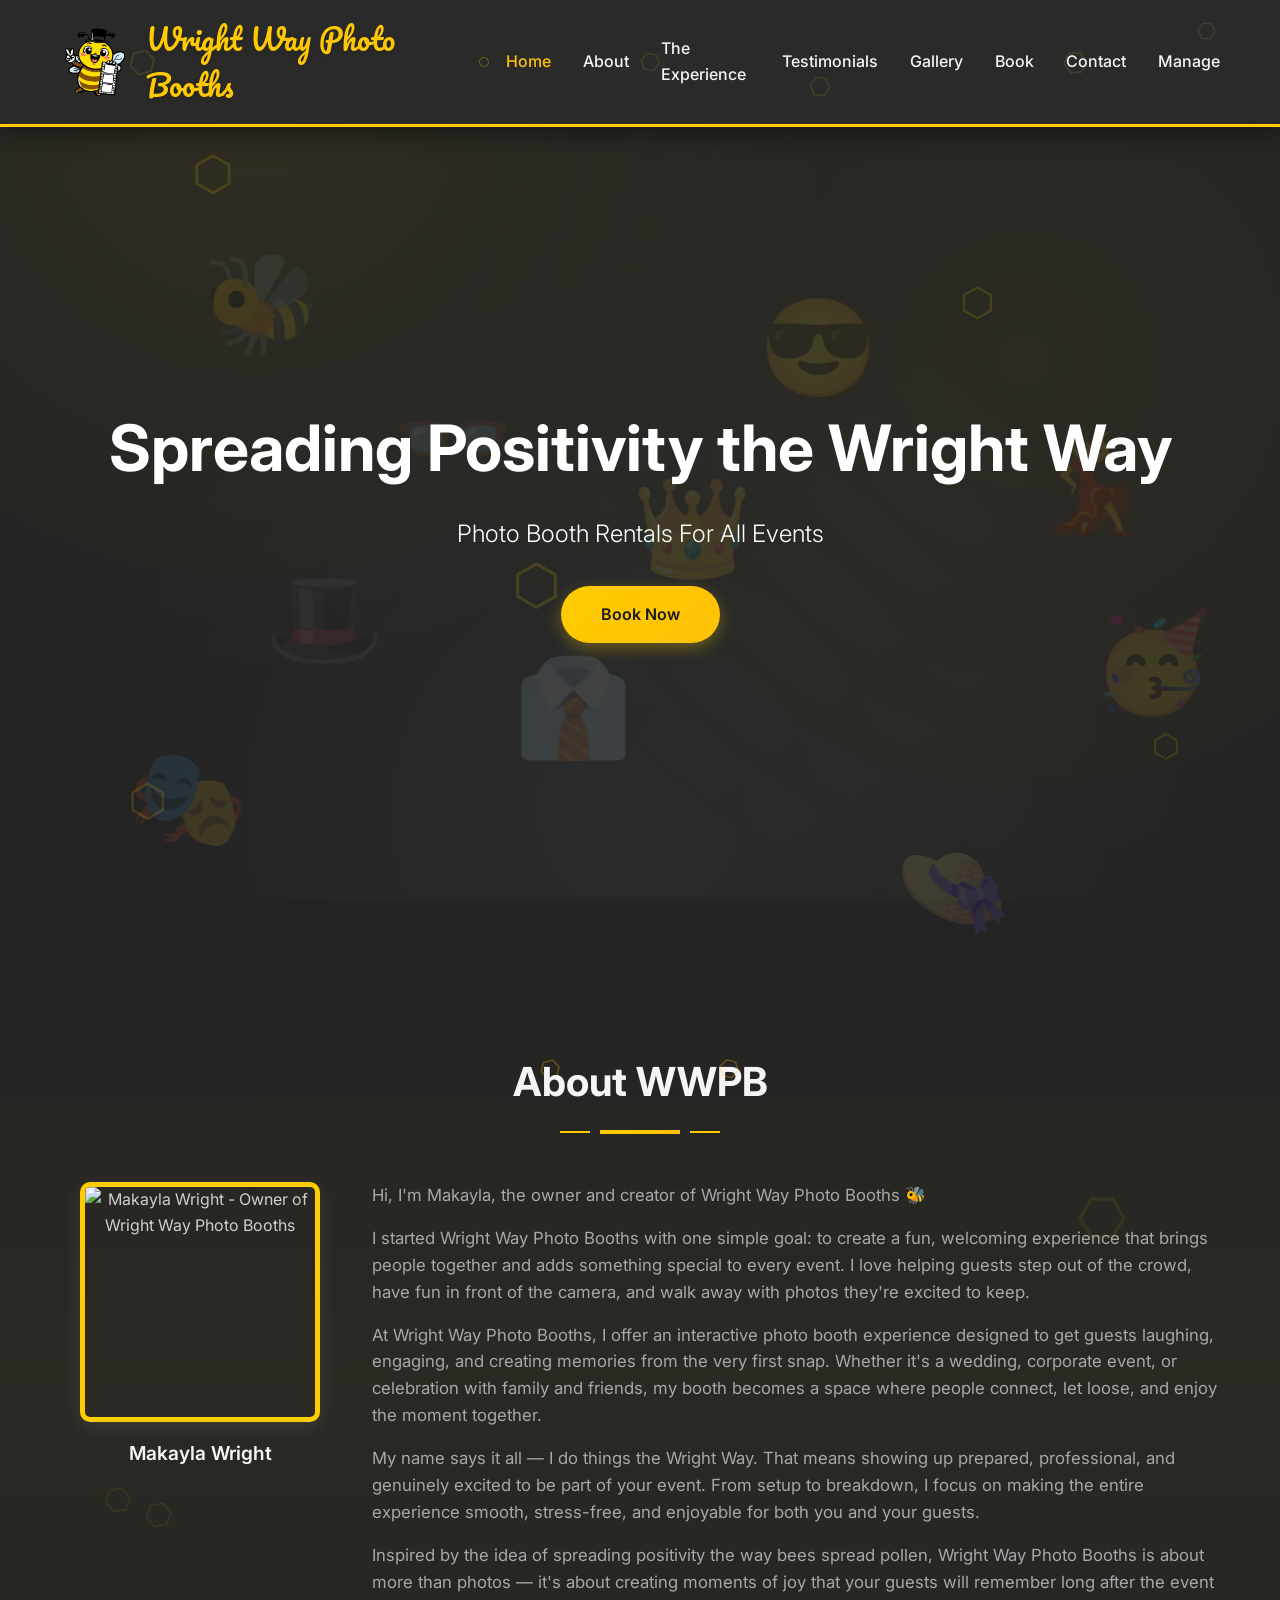
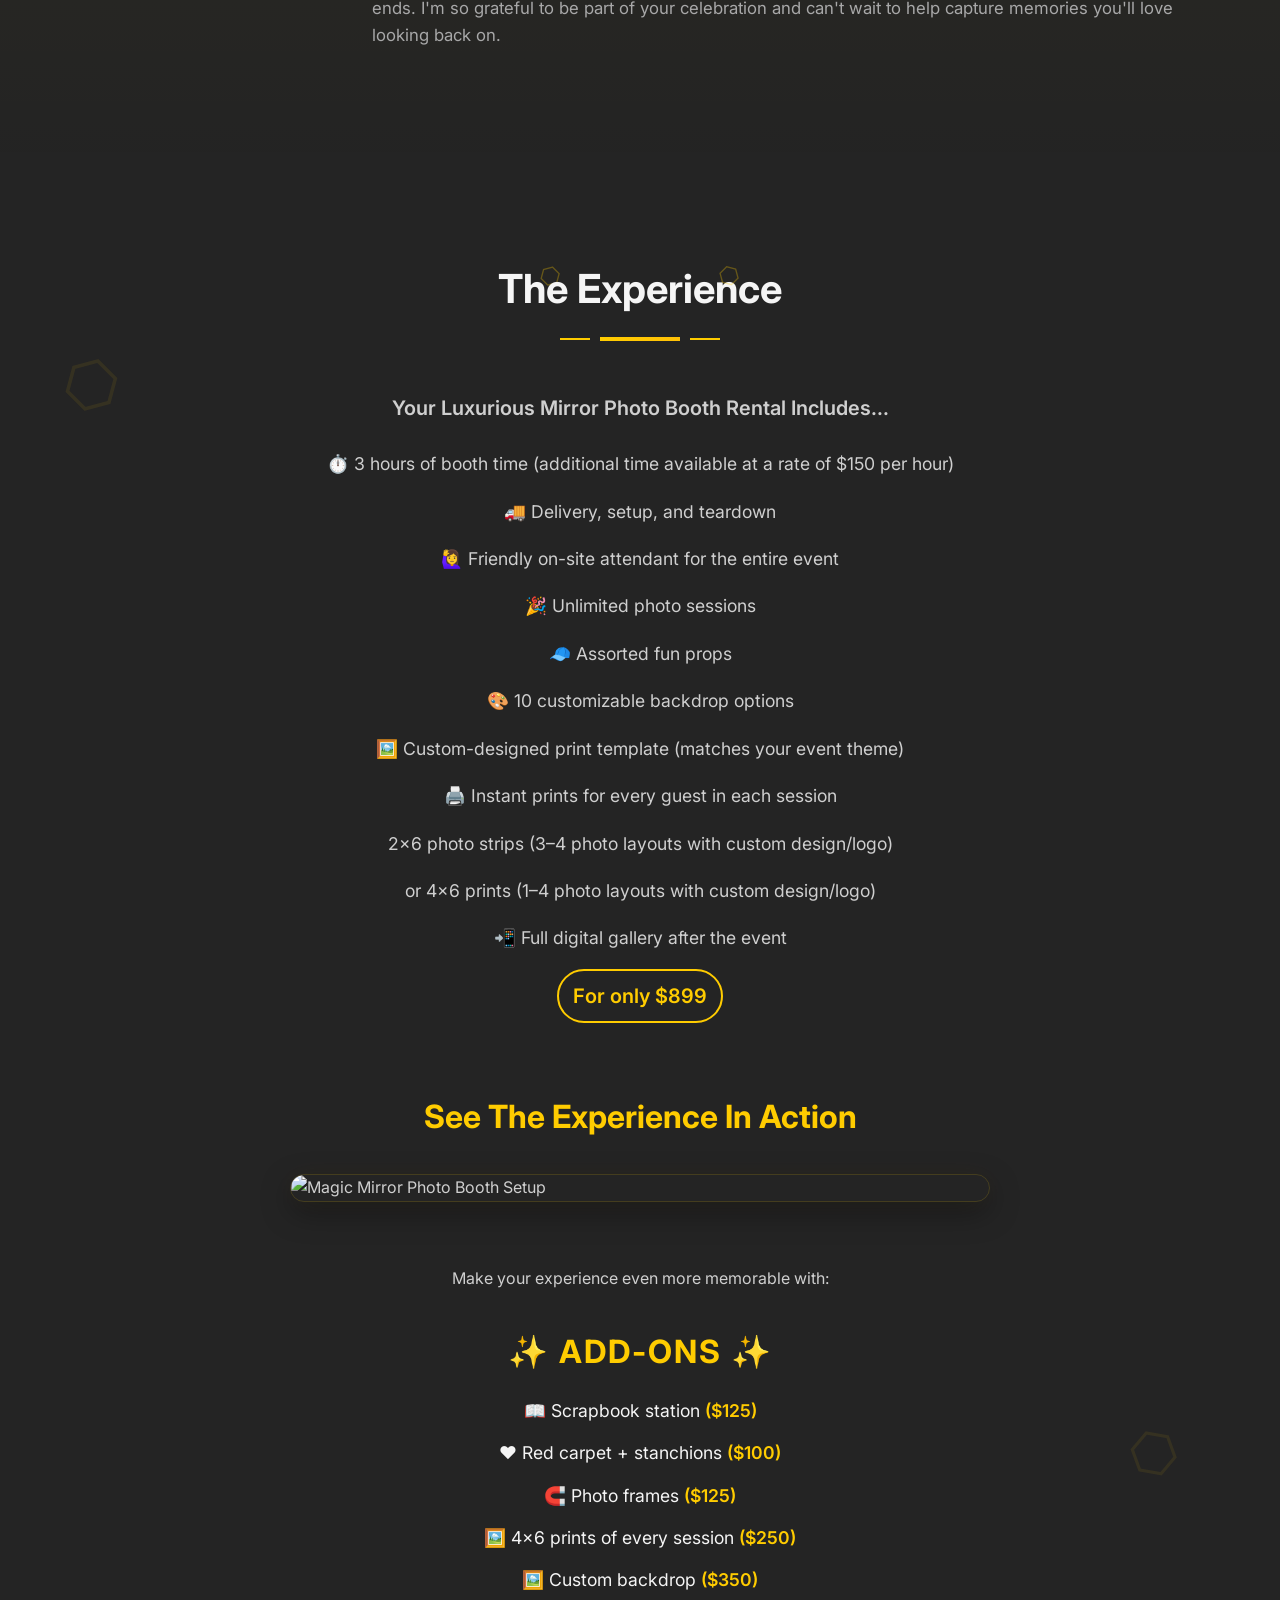
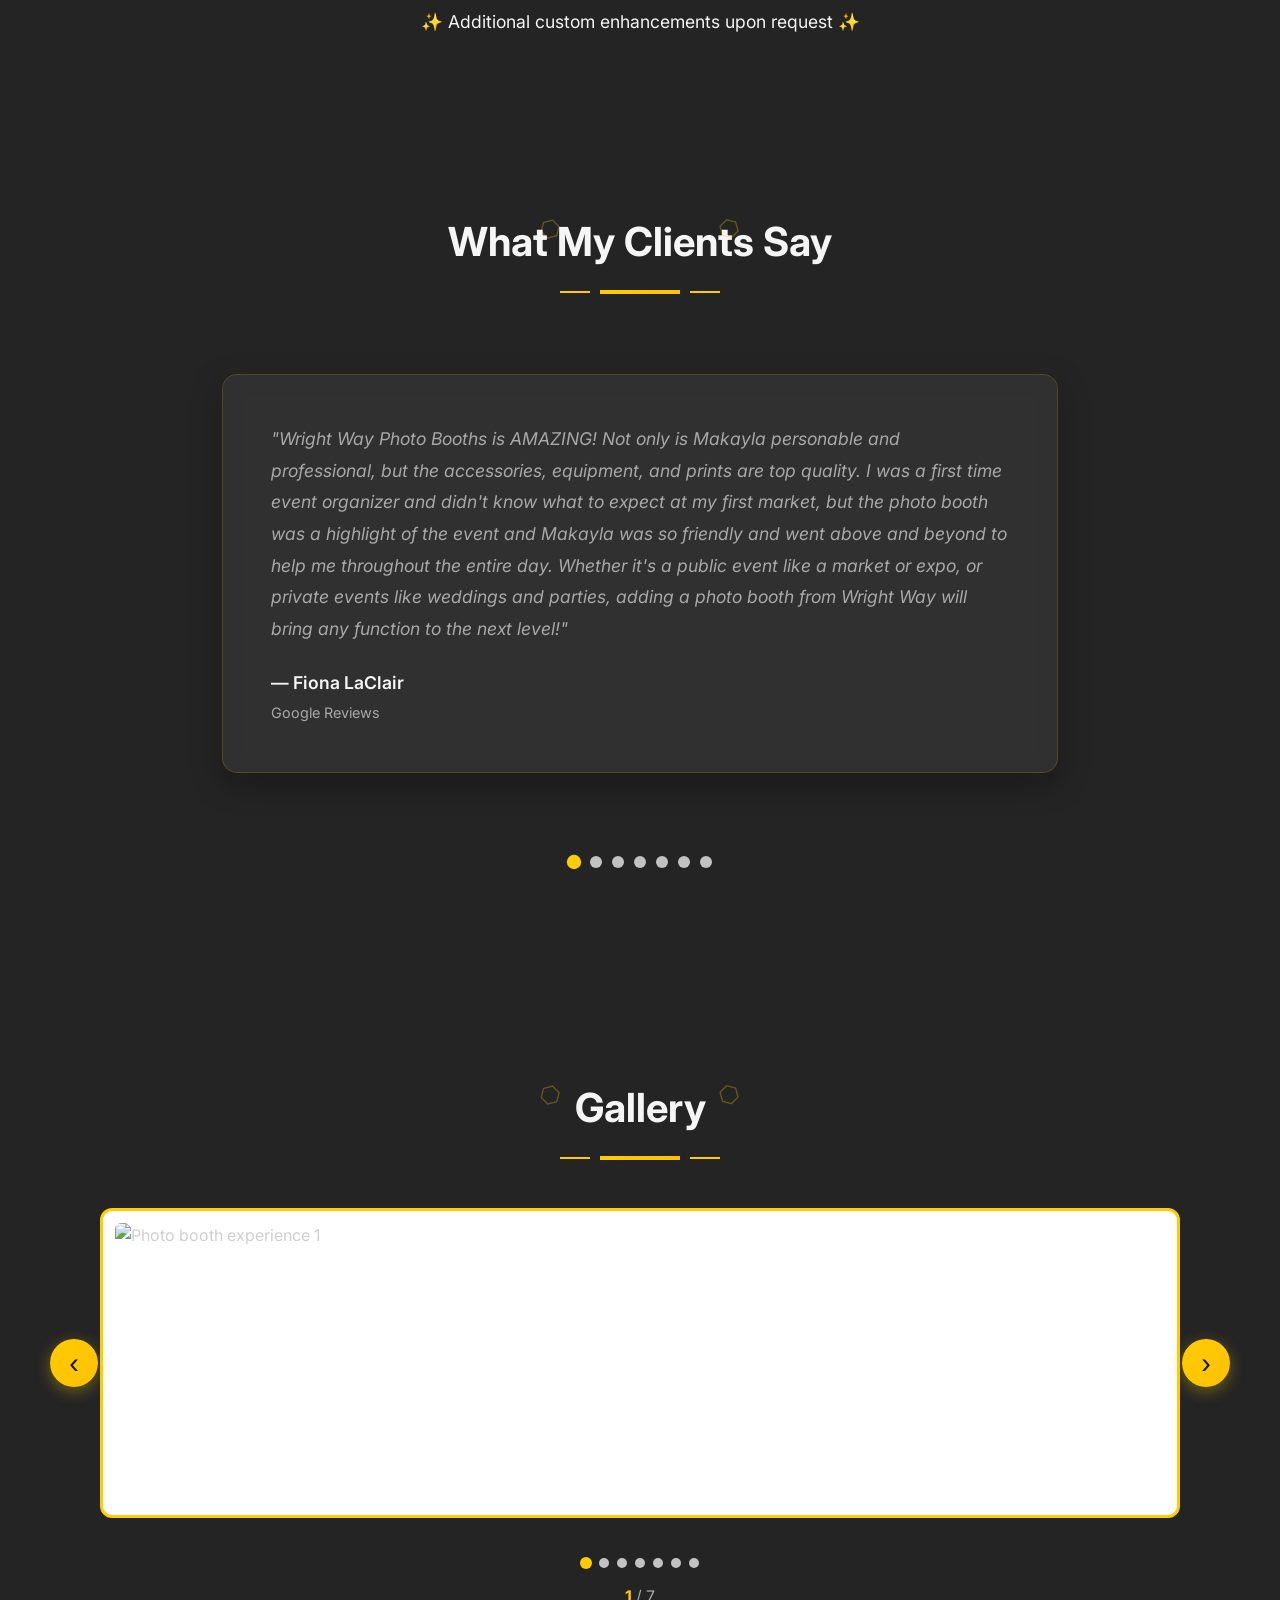
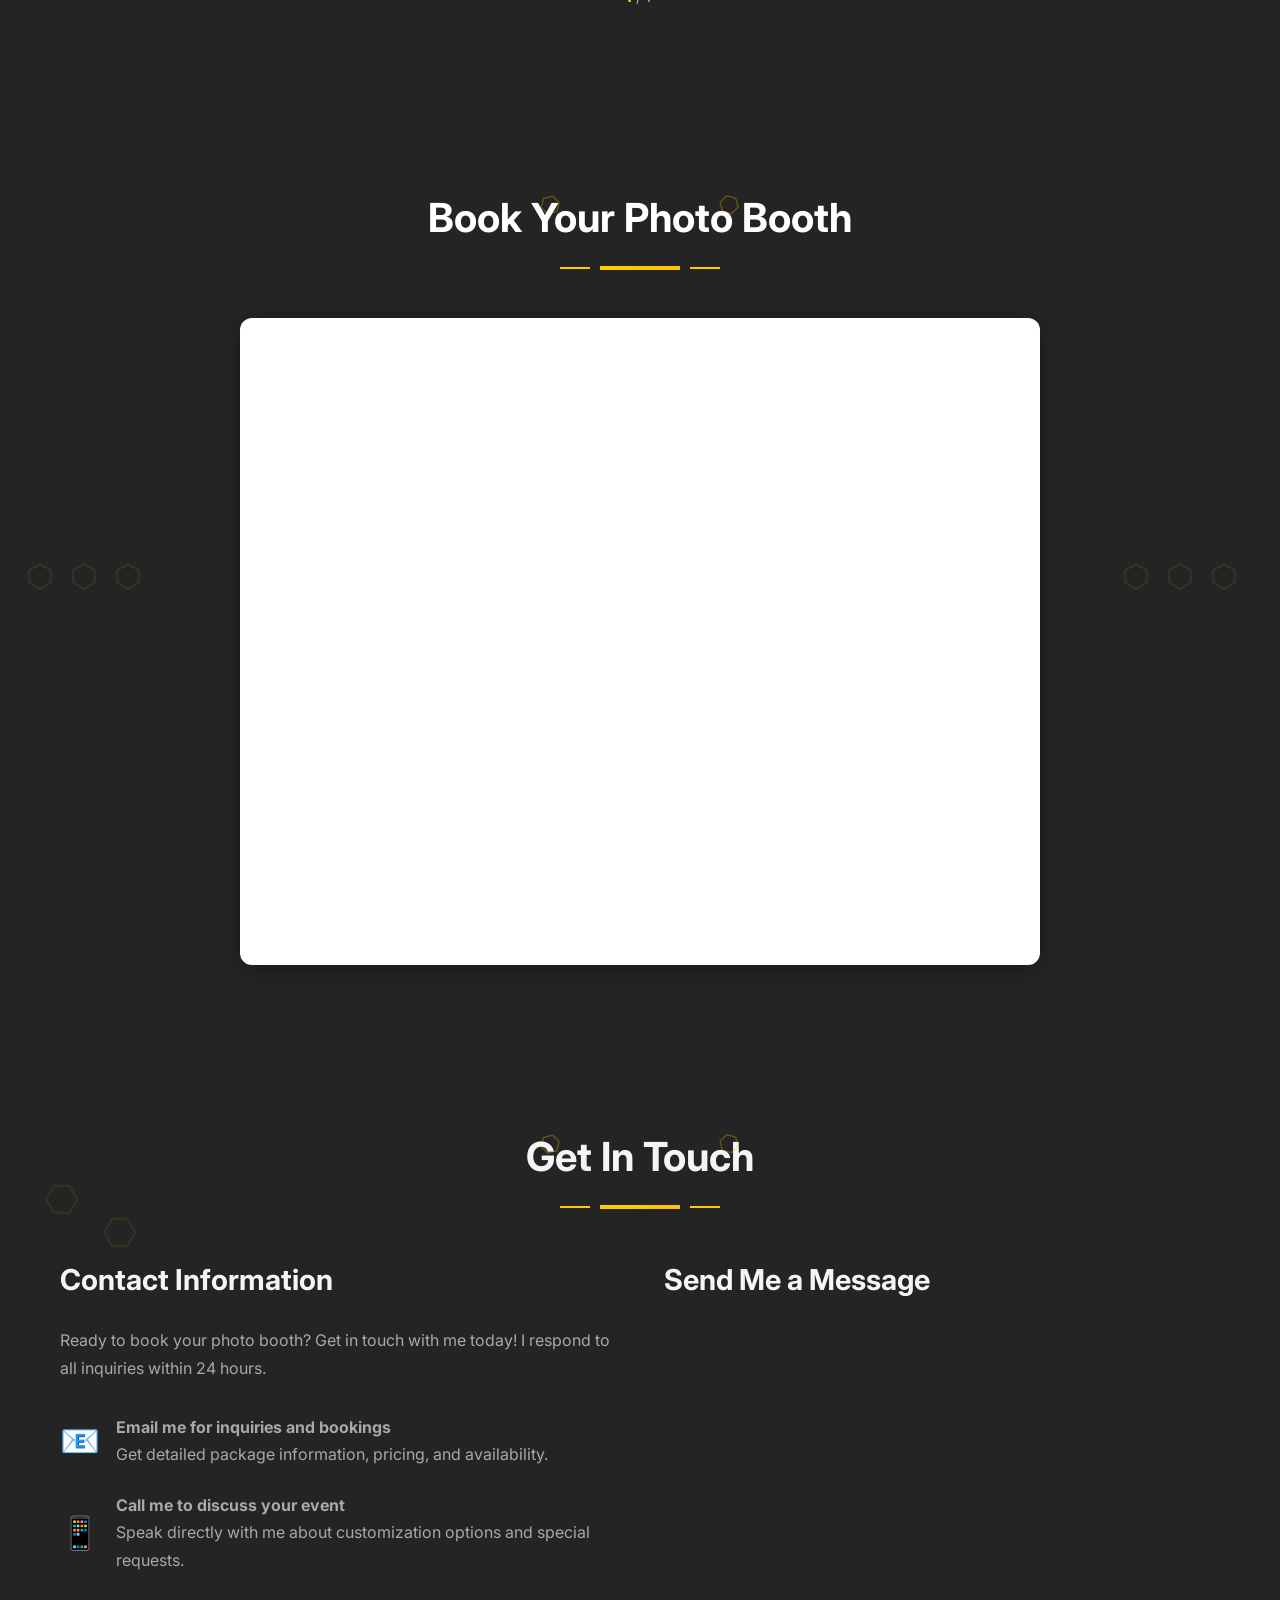
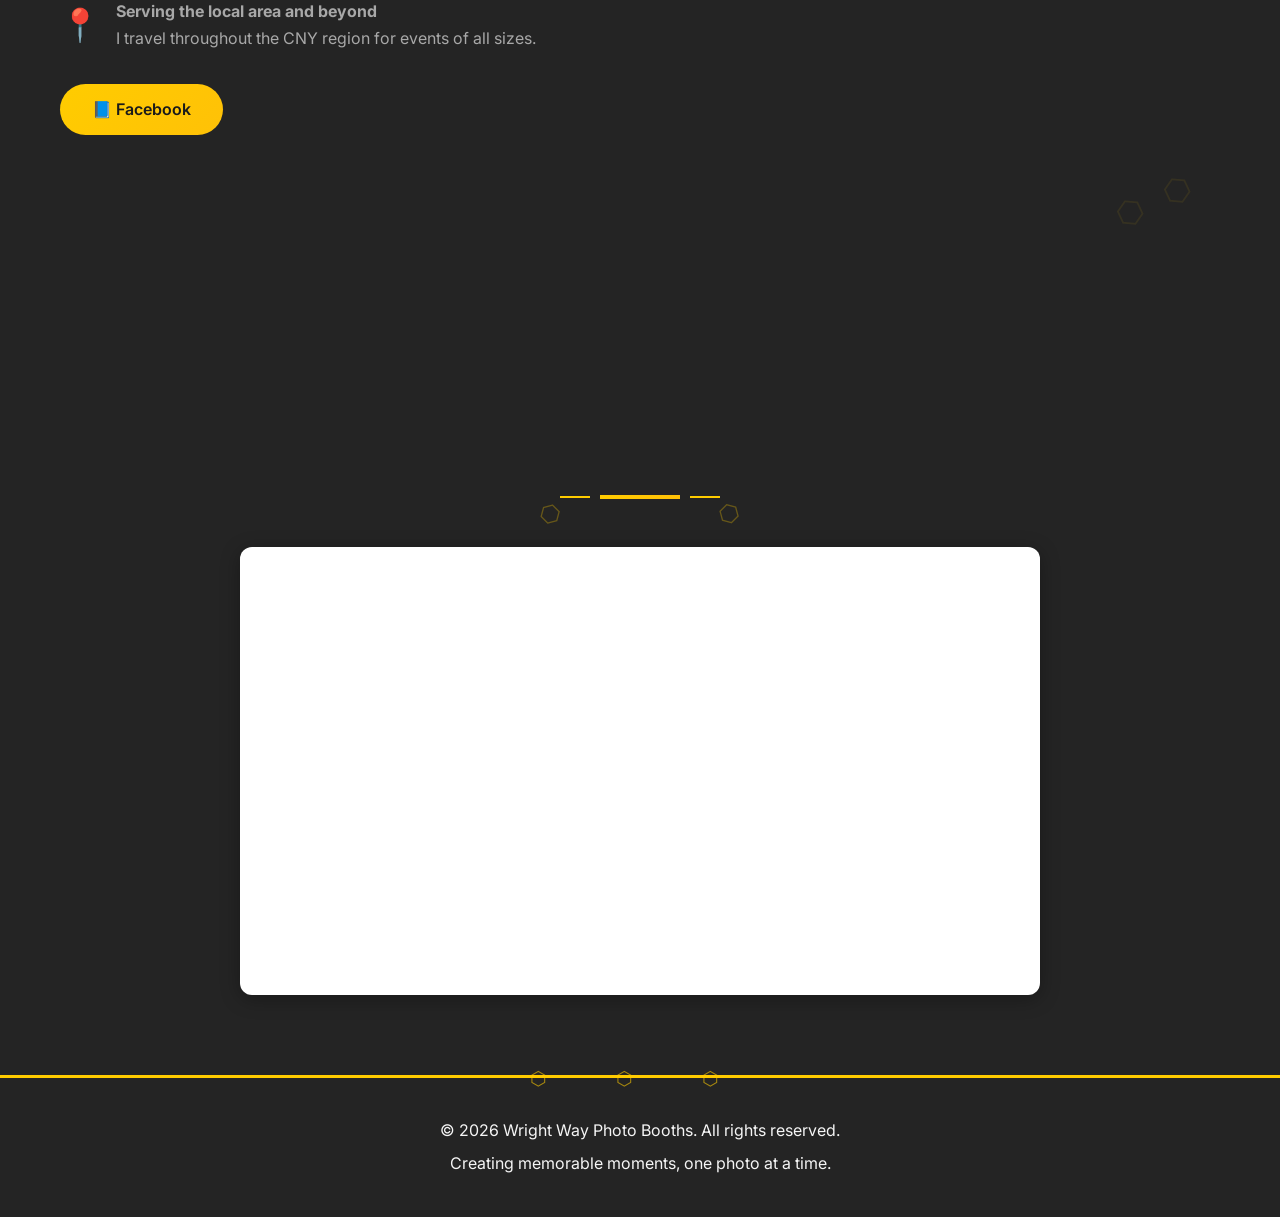
==== commit d2de79c2: "Update index.html" ====
--- a/index.html
+++ b/index.html
@@ -127,12 +127,13 @@
 <h3 class="experience-preview-title">
     See The Experience In Action
 </h3>
-    </div>
-    <!-- Experience Setup Image -->
+
+<!-- Experience Setup Image -->
 <div class="experience-image">
     <img src="assets/images/setup1.webp" alt="Magic Mirror Photo Booth Setup">
 </div>
-    <div class="experience-addons">
+
+<div class="experience-addons">
     <p class="addons-intro">Make your experience even more memorable with:</p>
 
     <div class="addons-spacing"></div>
@@ -408,8 +409,6 @@
                 <p>Customize your photo booth experience with themes, backgrounds, props, and more!</p>
                 <a href="customize.html" class="btn btn-primary">Customize Your Photo Booth</a>
             </div> -->
-        </div>
-    </section>
 
     <!-- Book Section -->
     <section id="book" class="book">
--- a/styles.css
+++ b/styles.css
@@ -1160,7 +1160,7 @@
 
 .testimonial-arrow:hover {
     color: var(--white);
-
+}
 .testimonial-arrow-left {
     left: -60px;
 }
@@ -1209,8 +1209,8 @@
 
 /* Items */
 .gallery-item {
-    flex: 0 0 calc(33.333% - 1rem);
-    min-width: calc(33.333% - 1rem);
+    flex: 0 0 calc(100% / 3);
+    min-width: 100%;
     box-sizing: border-box;
     transition: transform 0.3s ease, box-shadow 0.3s ease;
     position: relative;
@@ -1761,13 +1761,18 @@
 }
 
 .option-card {
-    background: var(--white);
-    border: 3px solid transparent;
-    border-radius: 12px;
-    padding: 1.5rem;
+    background: rgba(255, 255, 255, 0.04);
+    border: 2px solid rgba(255, 215, 0, 0.12);
+    border-radius: 20px;
+    padding: 1.75rem;
     cursor: pointer;
-    transition: all 0.3s ease;
+    transition: all 0.35s ease;
     text-align: center;
+    backdrop-filter: blur(10px);
+    -webkit-backdrop-filter: blur(10px);
+    box-shadow: 0 8px 24px rgba(0, 0, 0, 0.2);
+    position: relative;
+    overflow: hidden;
 }
 
 .option-card:hover {
@@ -1778,19 +1783,25 @@
 
 .option-card.selected {
     border-color: var(--primary-yellow);
-    background: linear-gradient(135deg, var(--white) 0%, #1f1f1f 100%);
+   background: linear-gradient(
+    135deg,
+    rgba(255, 215, 0, 0.12) 0%,
+    rgba(255, 255, 255, 0.04) 100%
+);
     box-shadow: 0 0 20px rgba(255, 215, 0, 0.3);
 }
 
 .option-preview {
     height: 150px;
-    border-radius: 8px;
+    border-radius: 12px;
     display: flex;
     align-items: center;
     justify-content: center;
     margin-bottom: 1rem;
     overflow: hidden;
     position: relative;
+    background: rgba(255,255,255,0.03);
+    border: 1px solid rgba(255,255,255,0.05);
 }
 
 .preview-content {
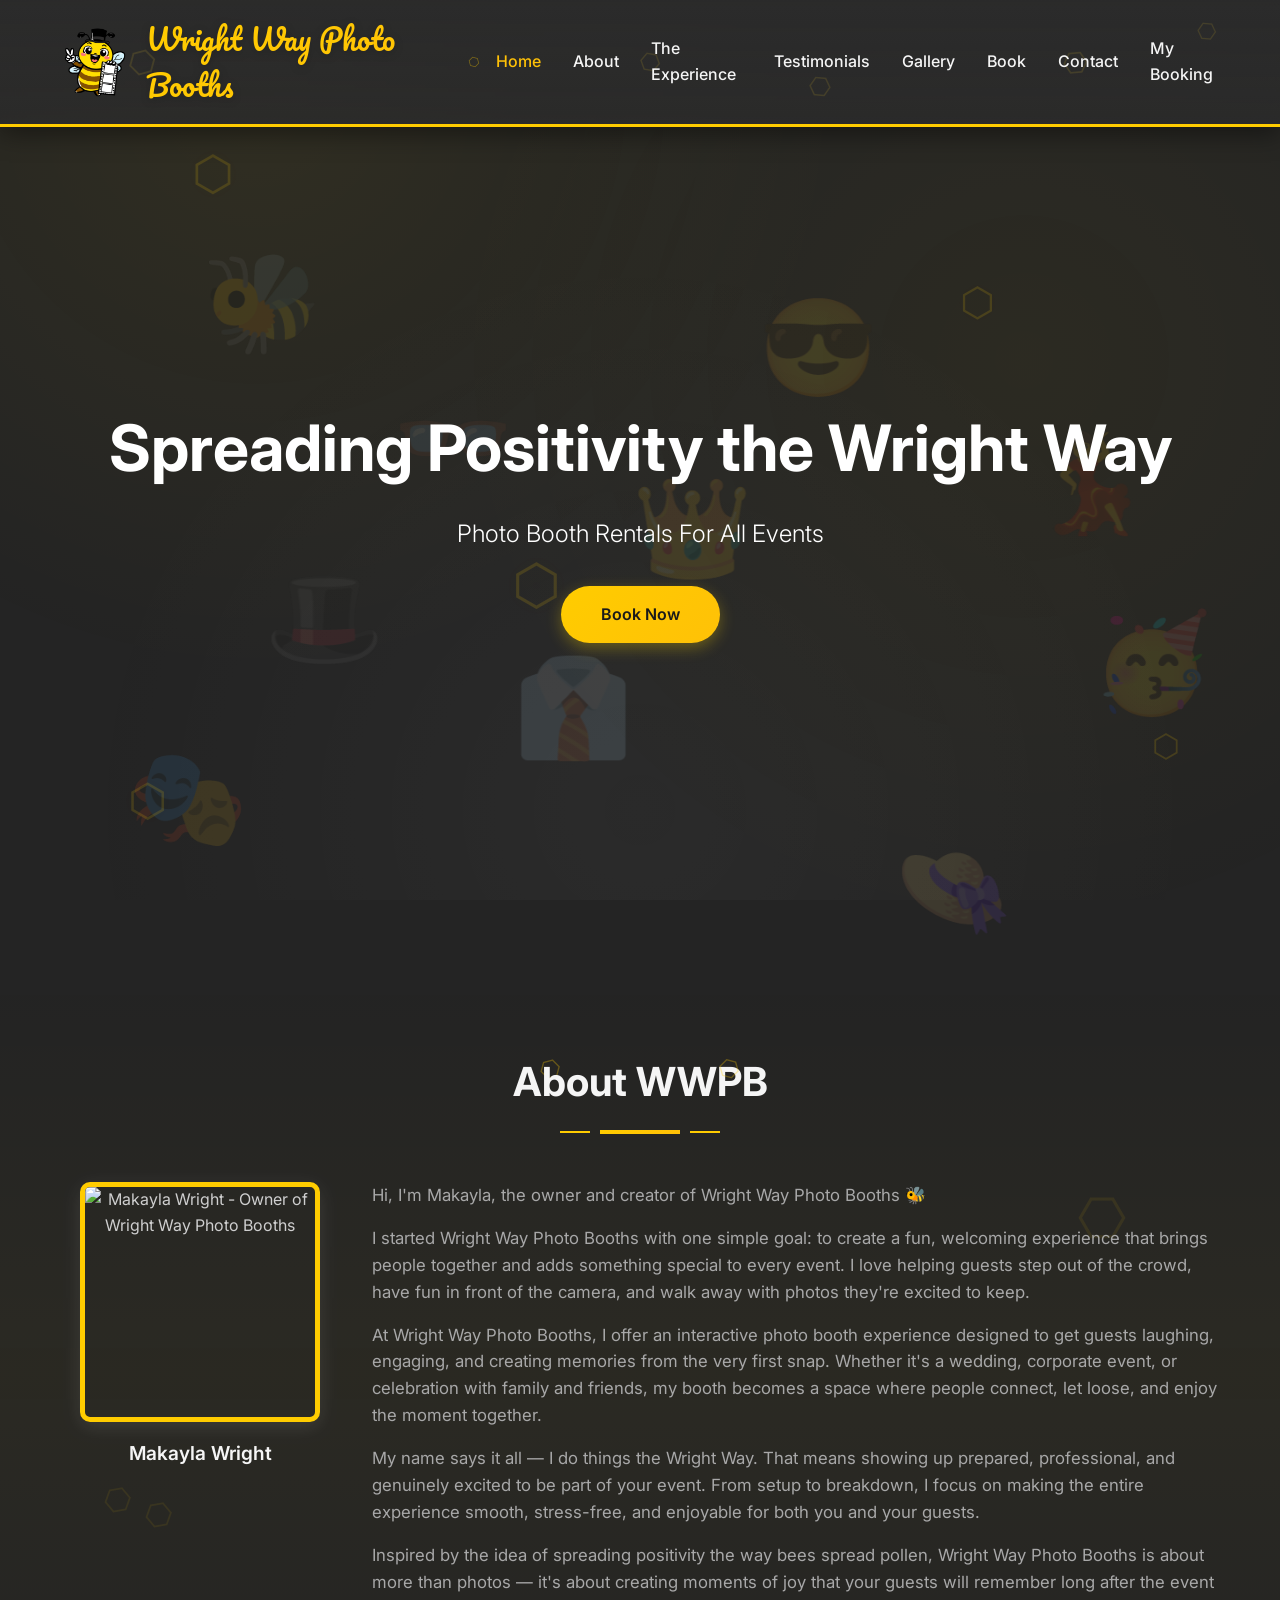
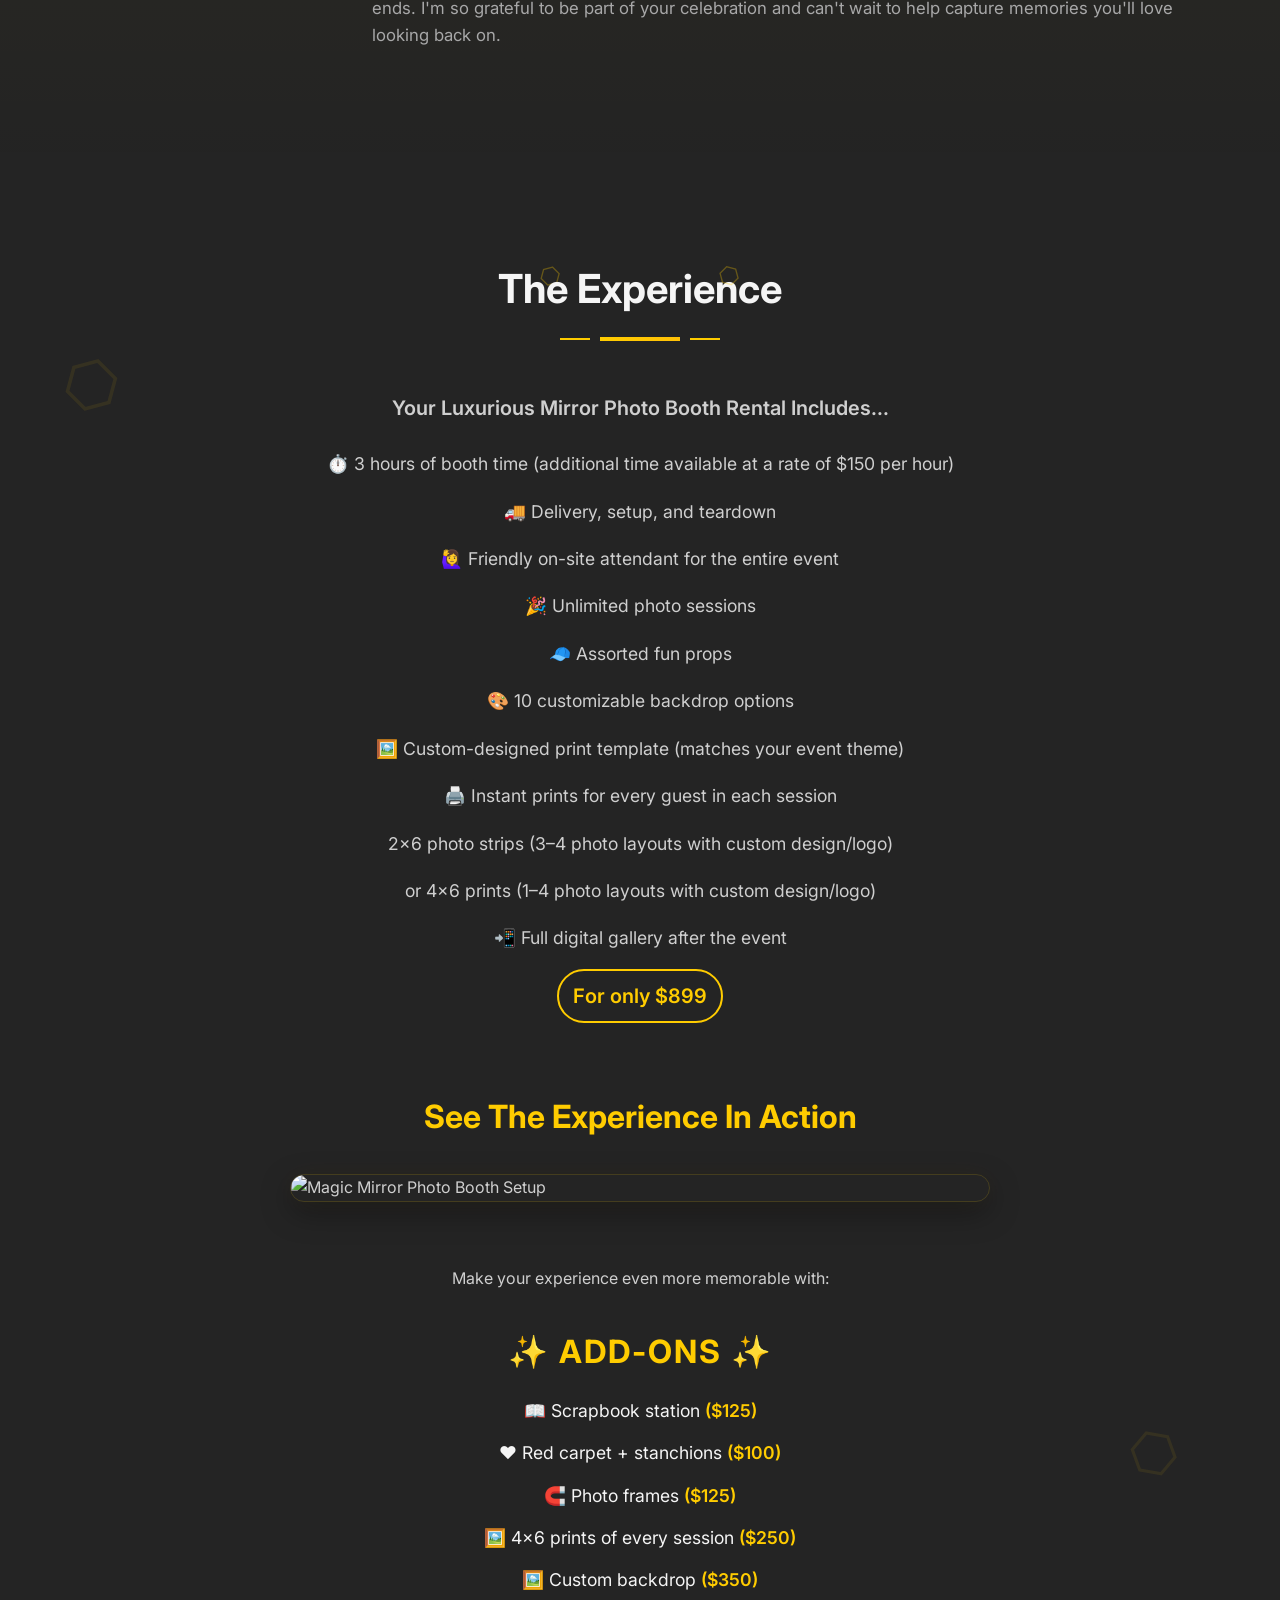
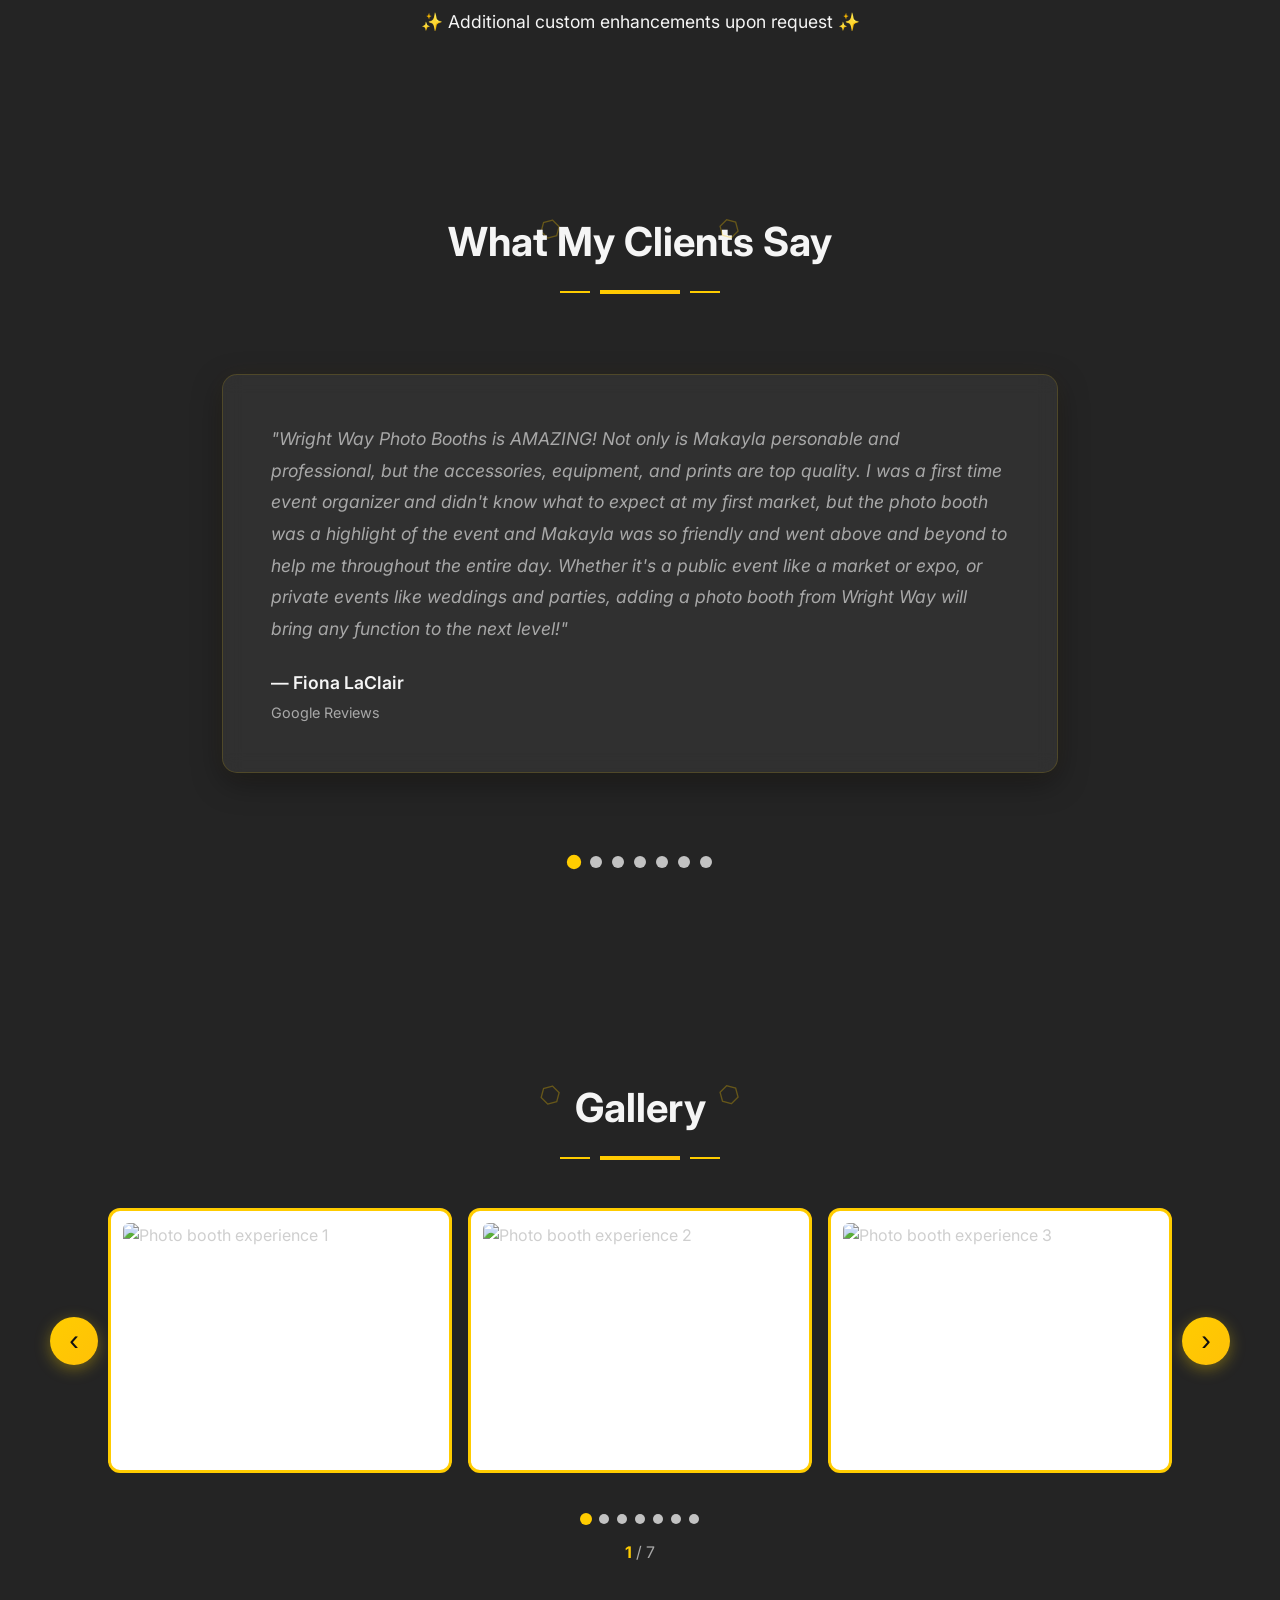
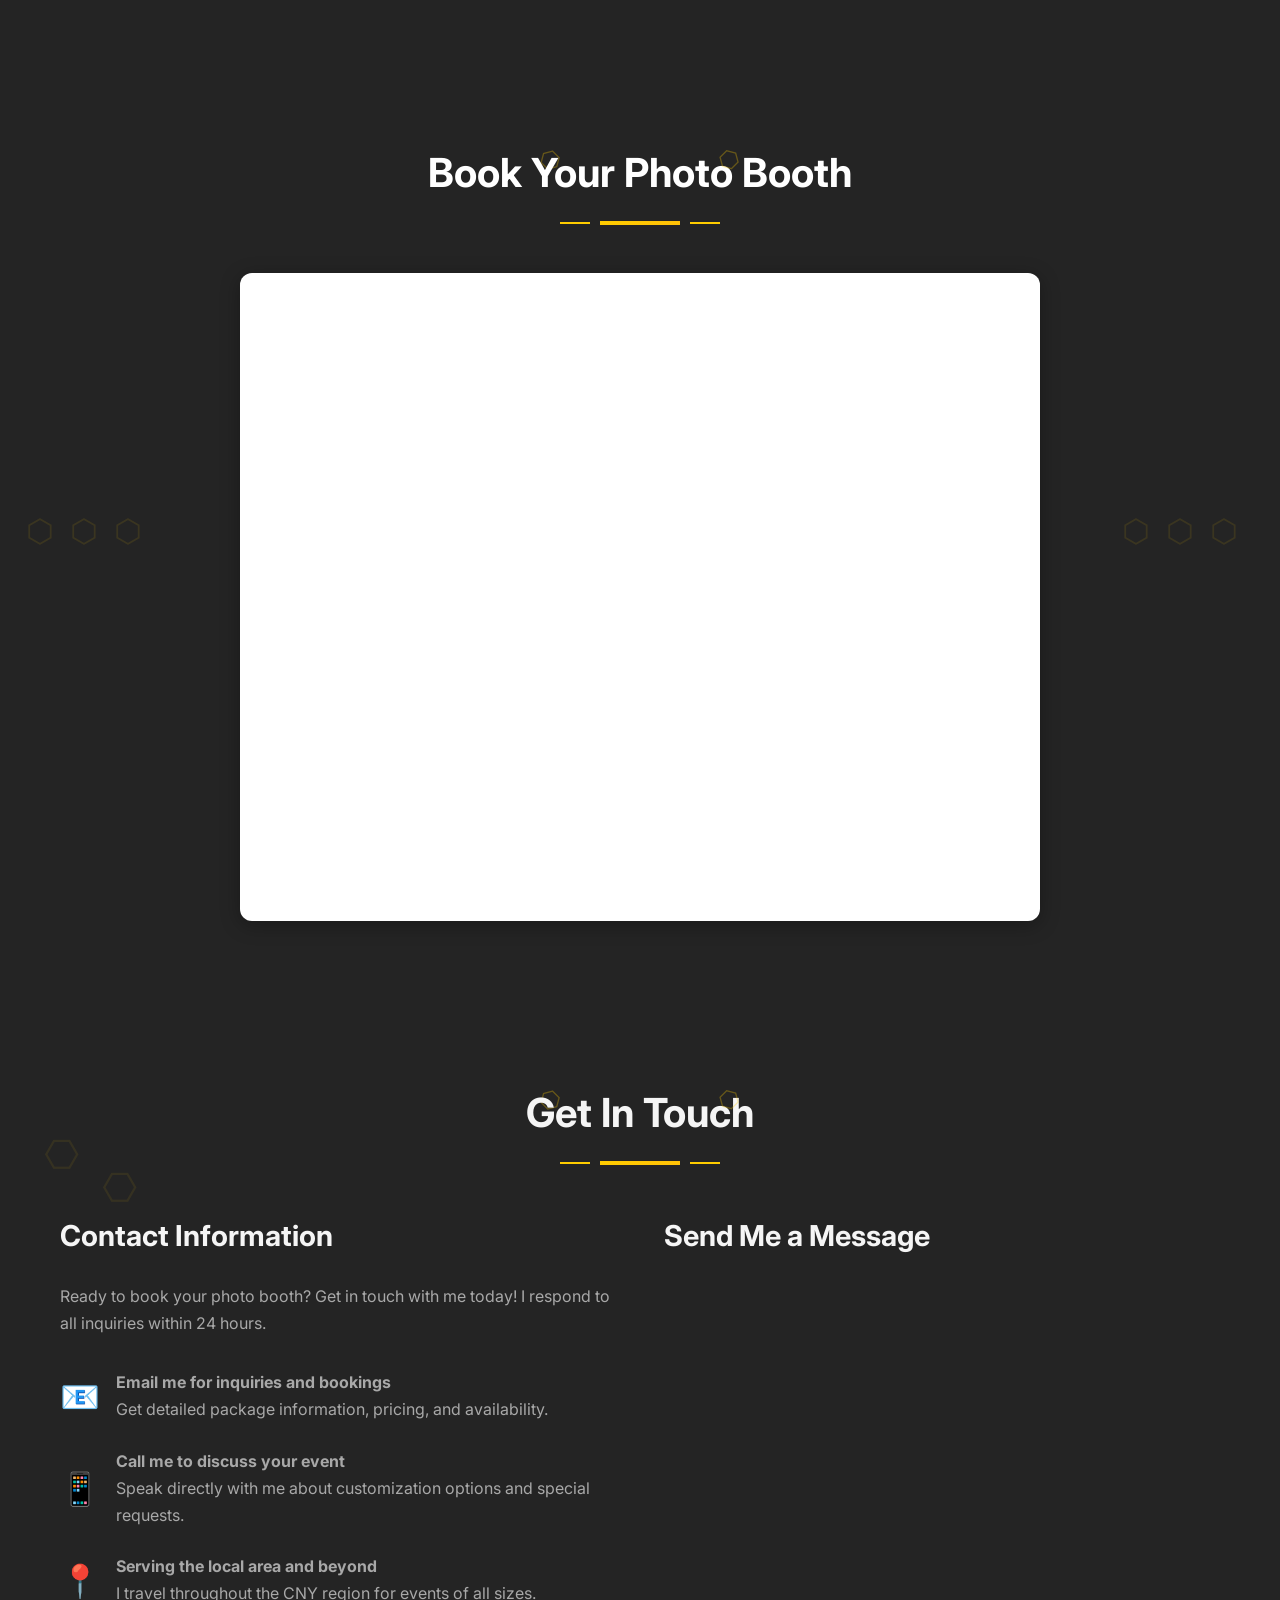
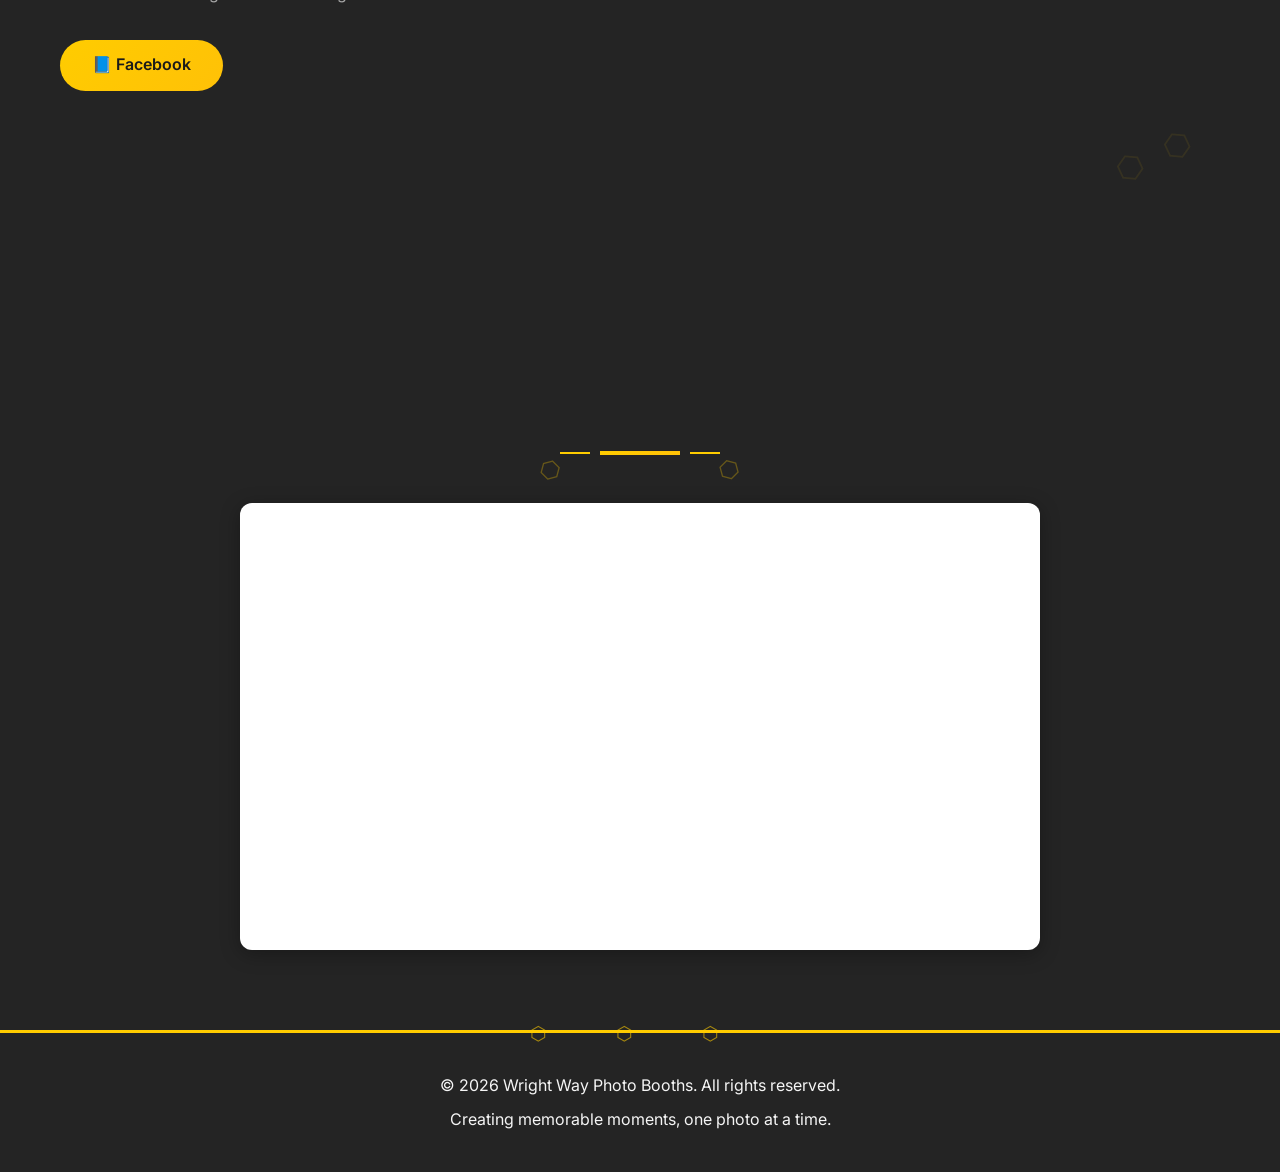
==== commit 809de1c0: "my booking" ====
--- a/index.html
+++ b/index.html
@@ -57,7 +57,7 @@
                     <li><a href="#gallery">Gallery</a></li>
                     <li><a href="#book">Book</a></li>
                     <li><a href="#contact">Contact</a></li>
-                    <li><a href="#manage-booking">Manage</a></li>
+                    <li><a href="#my-booking">My Booking</a></li>
                 </ul>
                 <div class="hamburger" id="hamburger" aria-label="Toggle navigation menu" aria-expanded="false" aria-controls="navMenu">
                     <span></span>
@@ -463,7 +463,7 @@
     </section>
 
     <!-- Booking Management Section -->
-    <section id="manage-booking" class="manage-booking">
+    <section id="my-booking" class="my-booking">
         <div class="container">
             <div class="section-header">
                 <div class="underline"></div>
--- a/styles.css
+++ b/styles.css
@@ -1170,7 +1170,7 @@
 }
 
 /* ===================================
-   Gallery Section (FIXED)
+   Gallery Section (FIXED - STABLE VERSION)
    =================================== */
 .gallery {
     background-color: transparent;
@@ -1196,24 +1196,21 @@
 .gallery-carousel {
     overflow: hidden;
     width: 100%;
-    position: relative;
 }
 
 /* Track */
 .gallery-track {
     display: flex;
-    gap: 1rem;
     transition: transform 0.6s cubic-bezier(0.25, 0.46, 0.45, 0.94);
     will-change: transform;
 }
 
-/* Items */
+/* Items (FIXED: no calc, no drift) */
 .gallery-item {
-    flex: 0 0 calc(100% / 3);
-    min-width: 100%;
+    flex: 0 0 33.333%;
     box-sizing: border-box;
-    transition: transform 0.3s ease, box-shadow 0.3s ease;
-    position: relative;
+    position: relative;
+    padding: 0 0.5rem;
 }
 
 /* Frame */
@@ -1226,22 +1223,24 @@
     position: relative;
 }
 
+/* IMAGE (stable + consistent) */
 .photo-frame img {
     width: 100%;
-    height: 280px;
-    object-fit: cover;
+    height: auto;
+    aspect-ratio: 4 / 3;
+    object-fit: contain;
     object-position: center;
     display: block;
     border-radius: 6px;
     transition: transform 0.4s ease;
-}
-
-/* Hover ONLY on frame (prevents layout jump) */
+    background: #fff;
+}
+
+/* Hover effect */
 .gallery-item:hover .photo-frame img {
     transform: scale(1.05);
 }
 
-/* Proper hover effect (no layout shift) */
 .gallery-item:hover {
     transform: translateY(-6px);
 }
@@ -1337,16 +1336,17 @@
 }
 
 /* ================================
-   MOBILE FIXES (IMPORTANT)
+   MOBILE FIXES
 ================================ */
 @media (max-width: 768px) {
+
+    .gallery-carousel-container {
+        padding: 0 40px;
+    }
+
     .gallery-item {
         flex: 0 0 100%;
-        min-width: 100%;
-    }
-
-    .gallery-carousel-container {
-        padding: 0 40px;
+        padding: 0;
     }
 
     .photo-frame img {
@@ -1369,6 +1369,7 @@
 }
 
 @media (max-width: 480px) {
+
     .gallery-carousel-container {
         padding: 0 25px;
     }
@@ -1639,10 +1640,6 @@
     }
 
     /* Gallery Carousel Responsive */
-    .gallery-item {
-        flex: 0 0 100%;
-        min-width: 100%;
-    }
 
     .carousel-prev {
         left: 5px;
@@ -2320,10 +2317,8 @@
     .gallery-carousel-container {
         padding: 0 50px;
     }
-
     .gallery-item {
         flex: 0 0 100%;
-        min-width: 100%;
     }
 
     .carousel-nav {
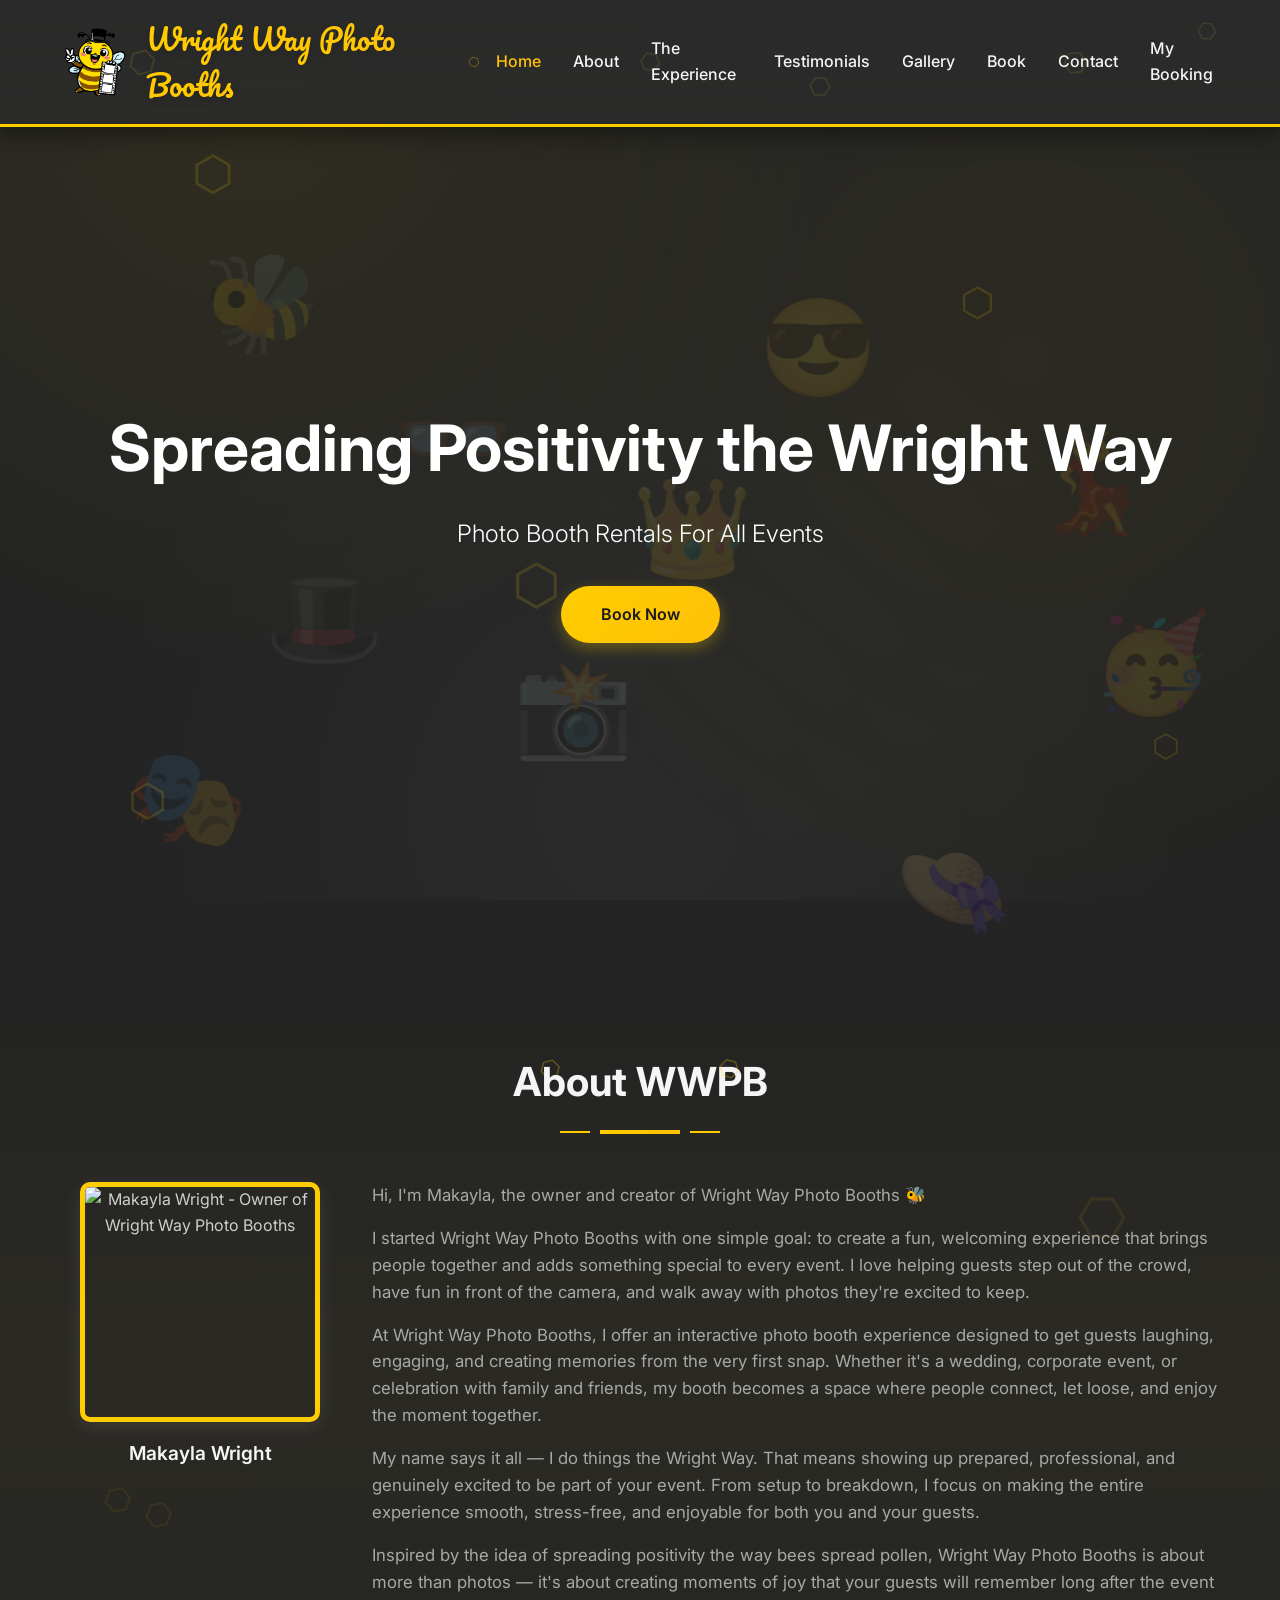
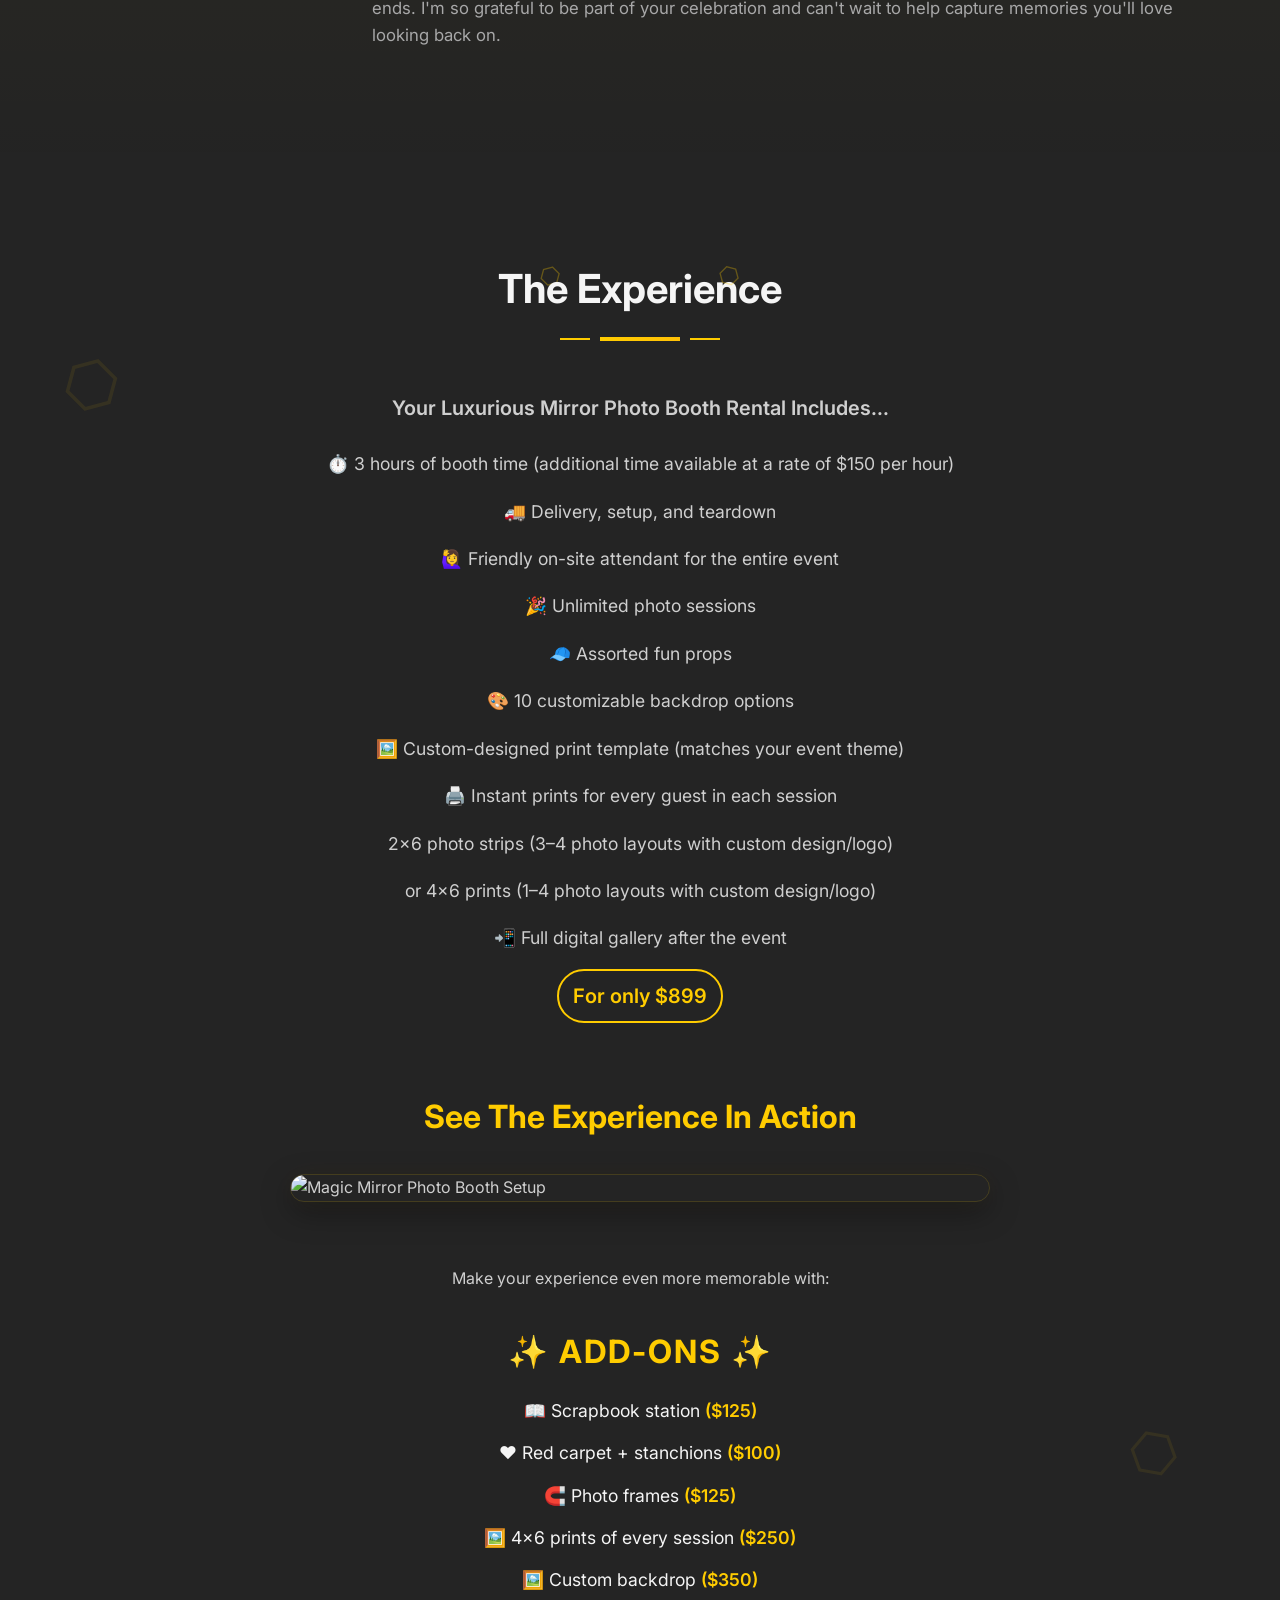
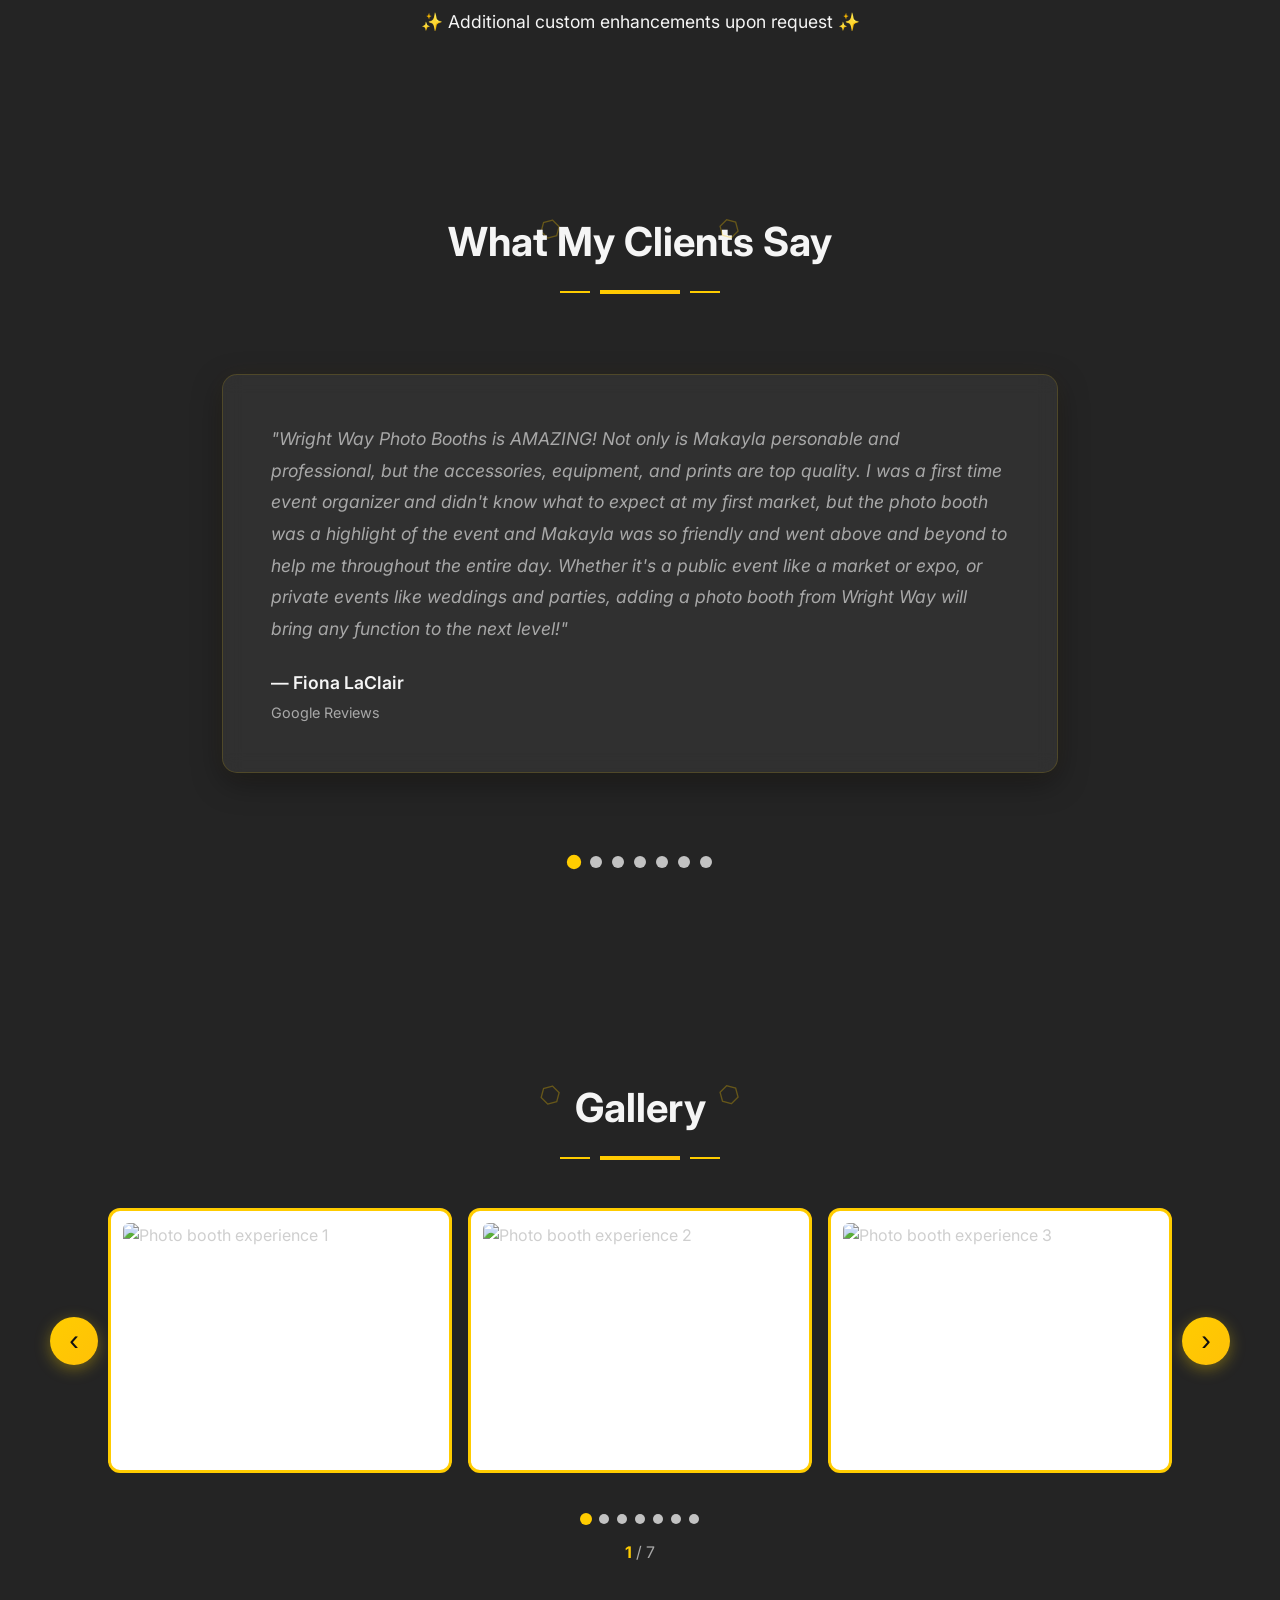
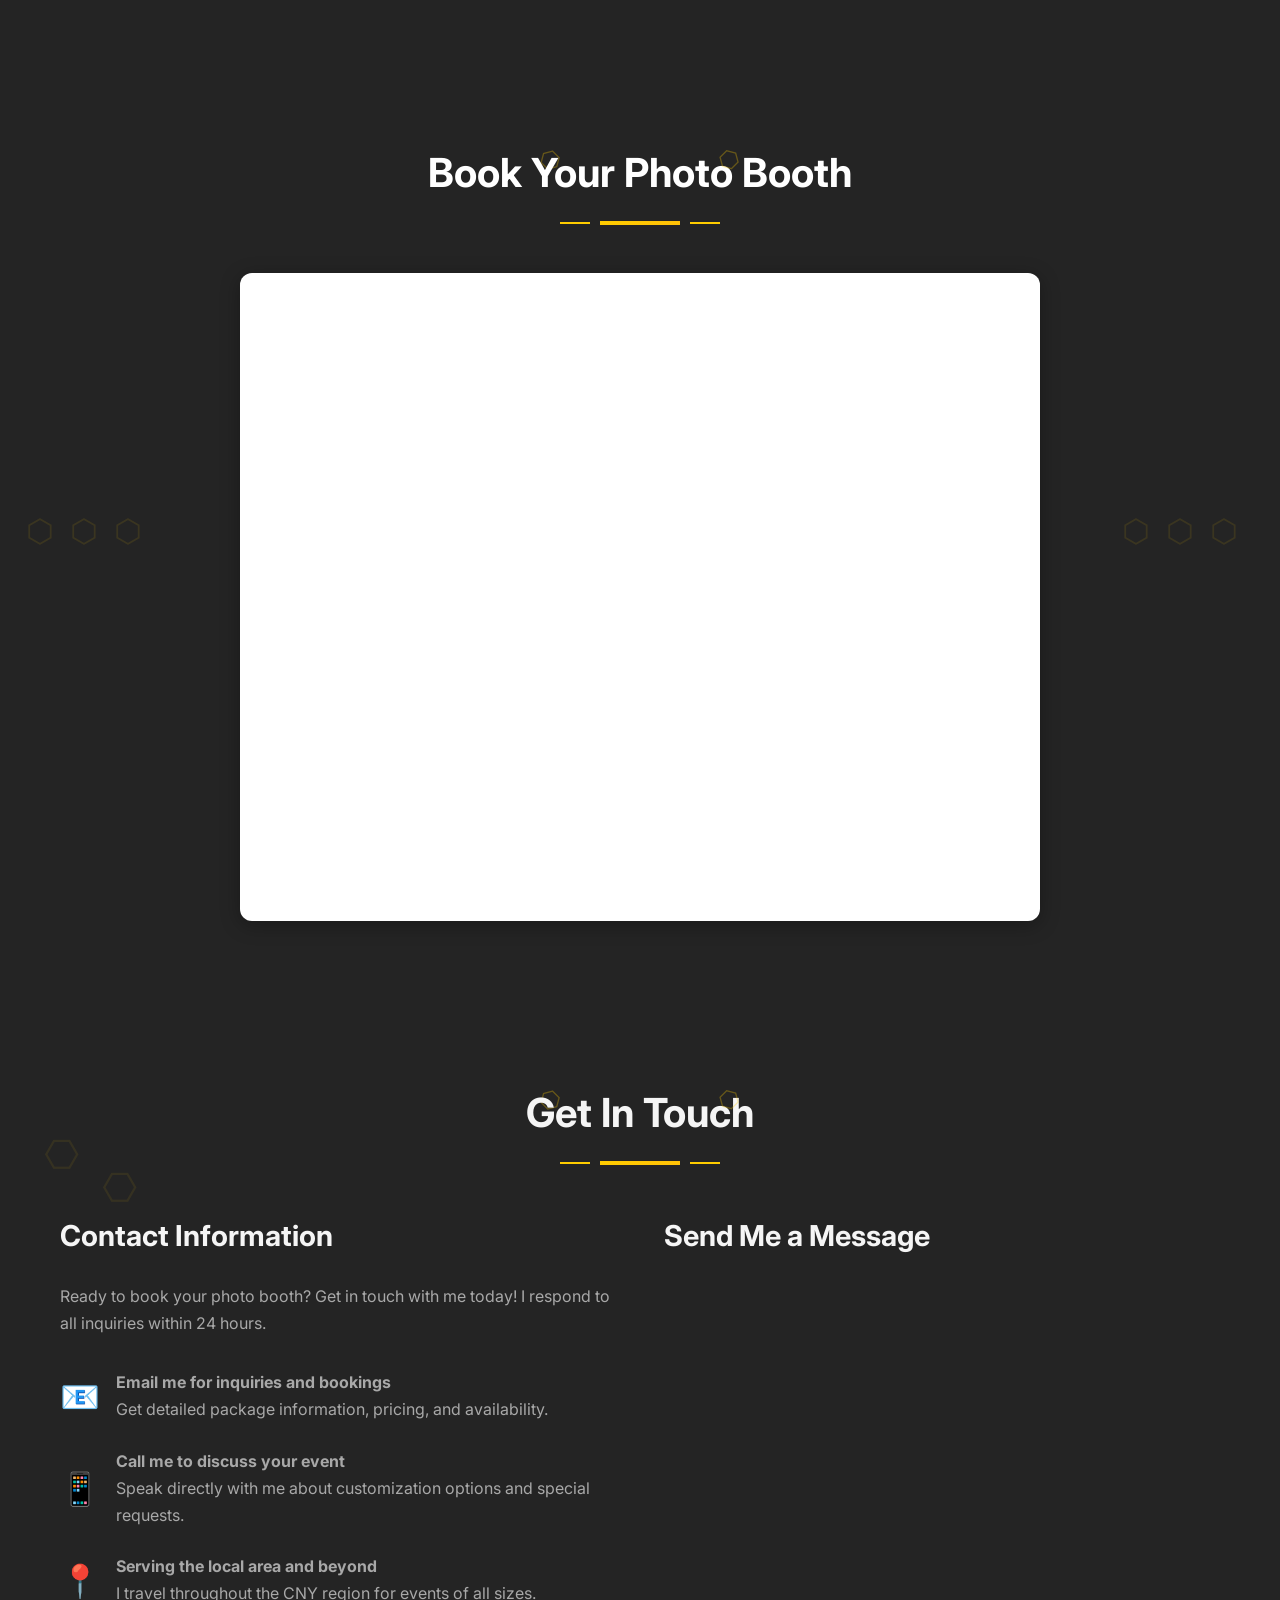
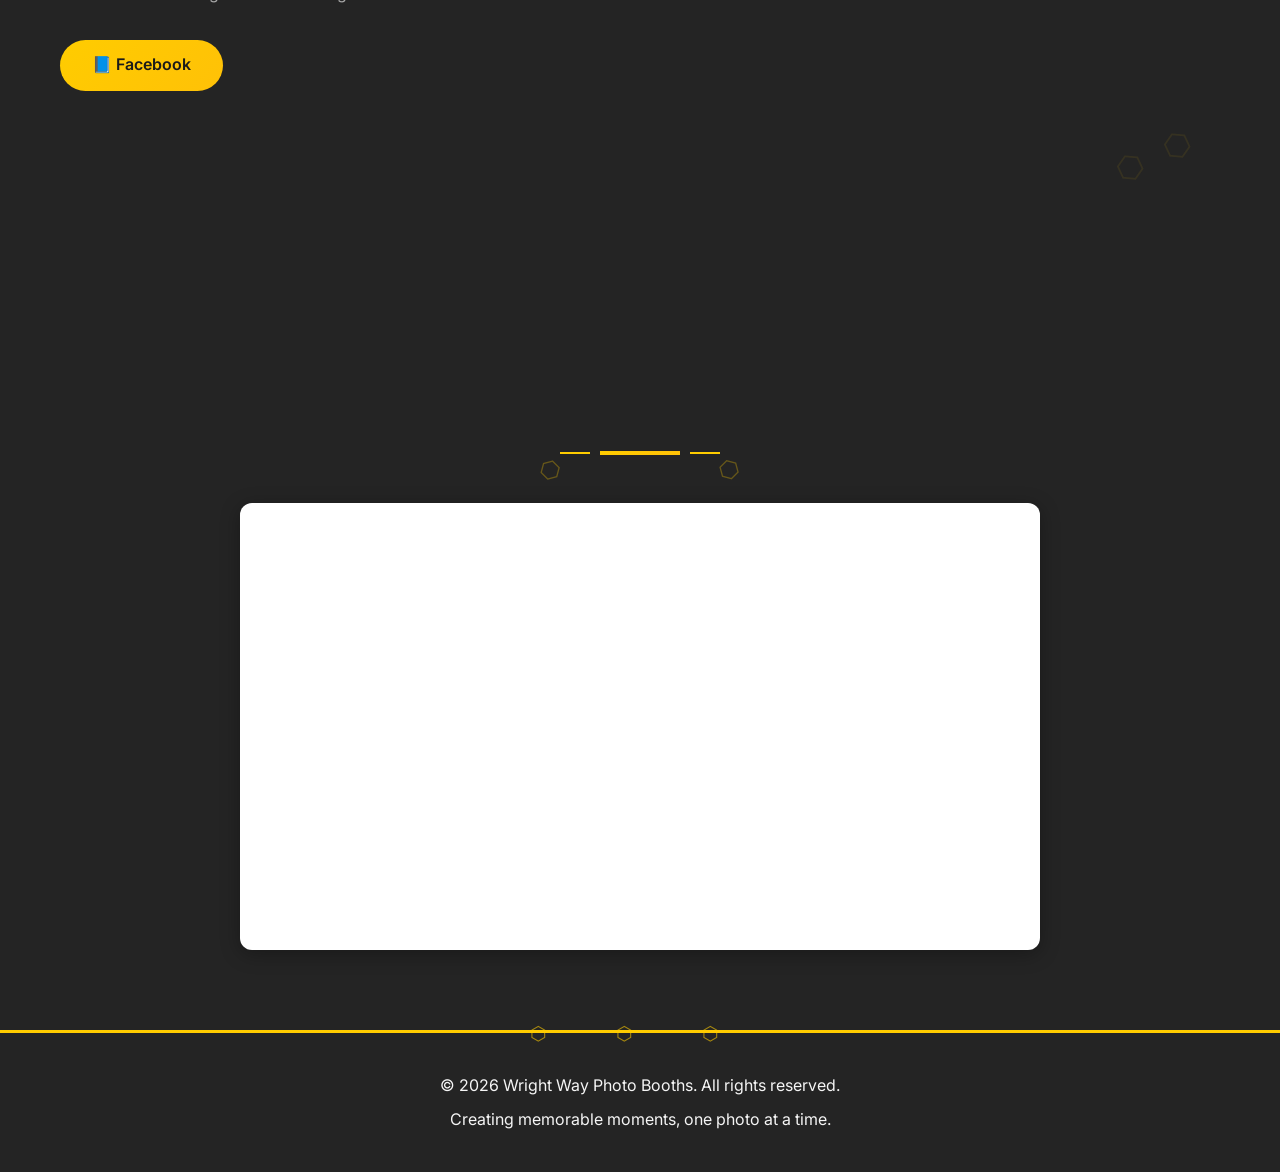
==== commit 72232ffe: "Update index.html" ====
--- a/index.html
+++ b/index.html
@@ -21,7 +21,7 @@
         <span class="prop prop-1">🎭</span>
         <span class="prop prop-2">🎩</span>
         <span class="prop prop-3">👓</span>
-        <span class="prop prop-4">👔</span>
+        <span class="prop prop-4">📸</span>
         <span class="prop prop-5">👑</span>
         <span class="prop prop-6">😎</span>
         <span class="prop prop-7">👒</span>
--- a/styles.css
+++ b/styles.css
@@ -1005,9 +1005,9 @@
 }
 
 /* ===================================
-   Manage Booking Section
+   My Booking Section
    =================================== */
-.manage-booking {
+.my-booking {
     background-color: transparent;
     padding: 5rem 0;
 }
@@ -2384,7 +2384,7 @@
     background: transparent;
 }
 
-.manage-booking iframe {
+.my-booking iframe {
     background: transparent;
 }
 
@@ -2392,7 +2392,7 @@
 .booking-widget,
 .theexperience-pricing,
 .contact-form > div:has(iframe),
-.manage-booking > .booking-widget {
+.my-booking > .booking-widget {
     border-radius: 12px;
     padding: 20px;
     box-shadow: 0 4px 20px rgba(0, 0, 0, 0.3);
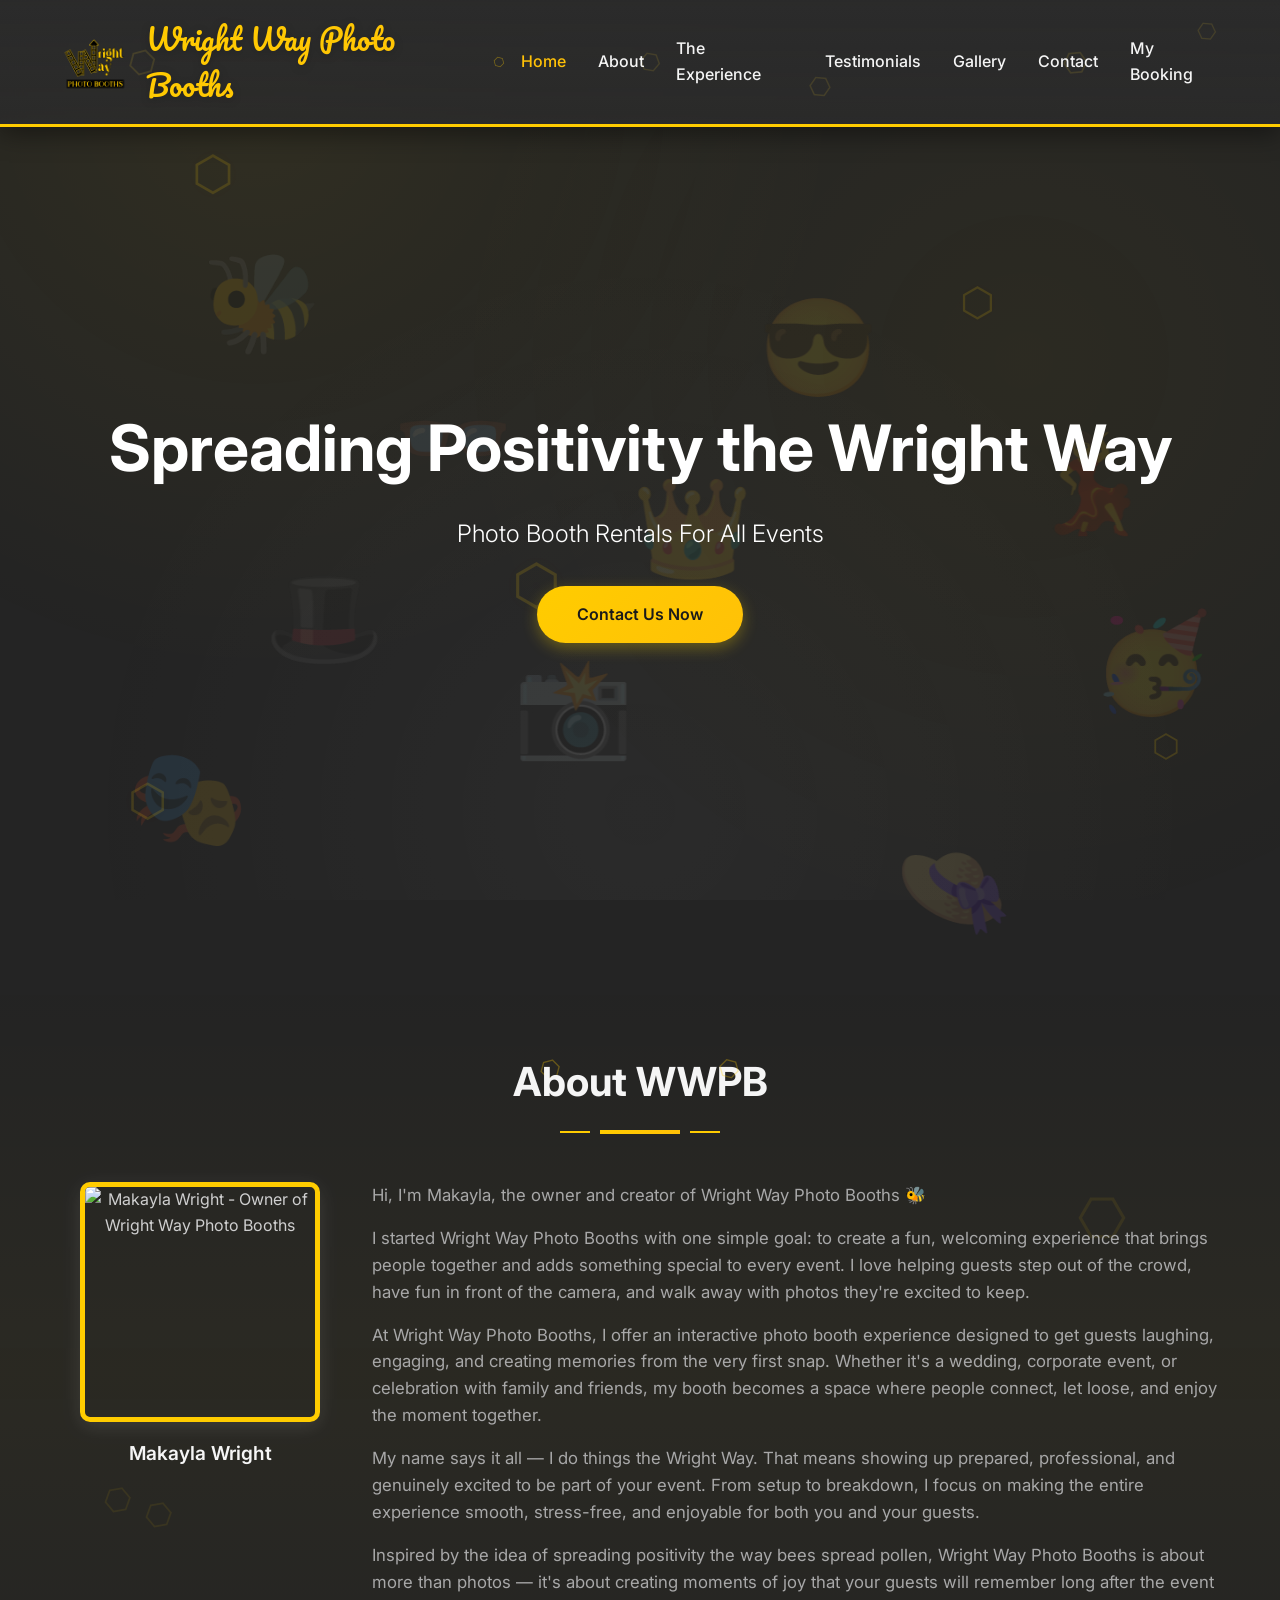
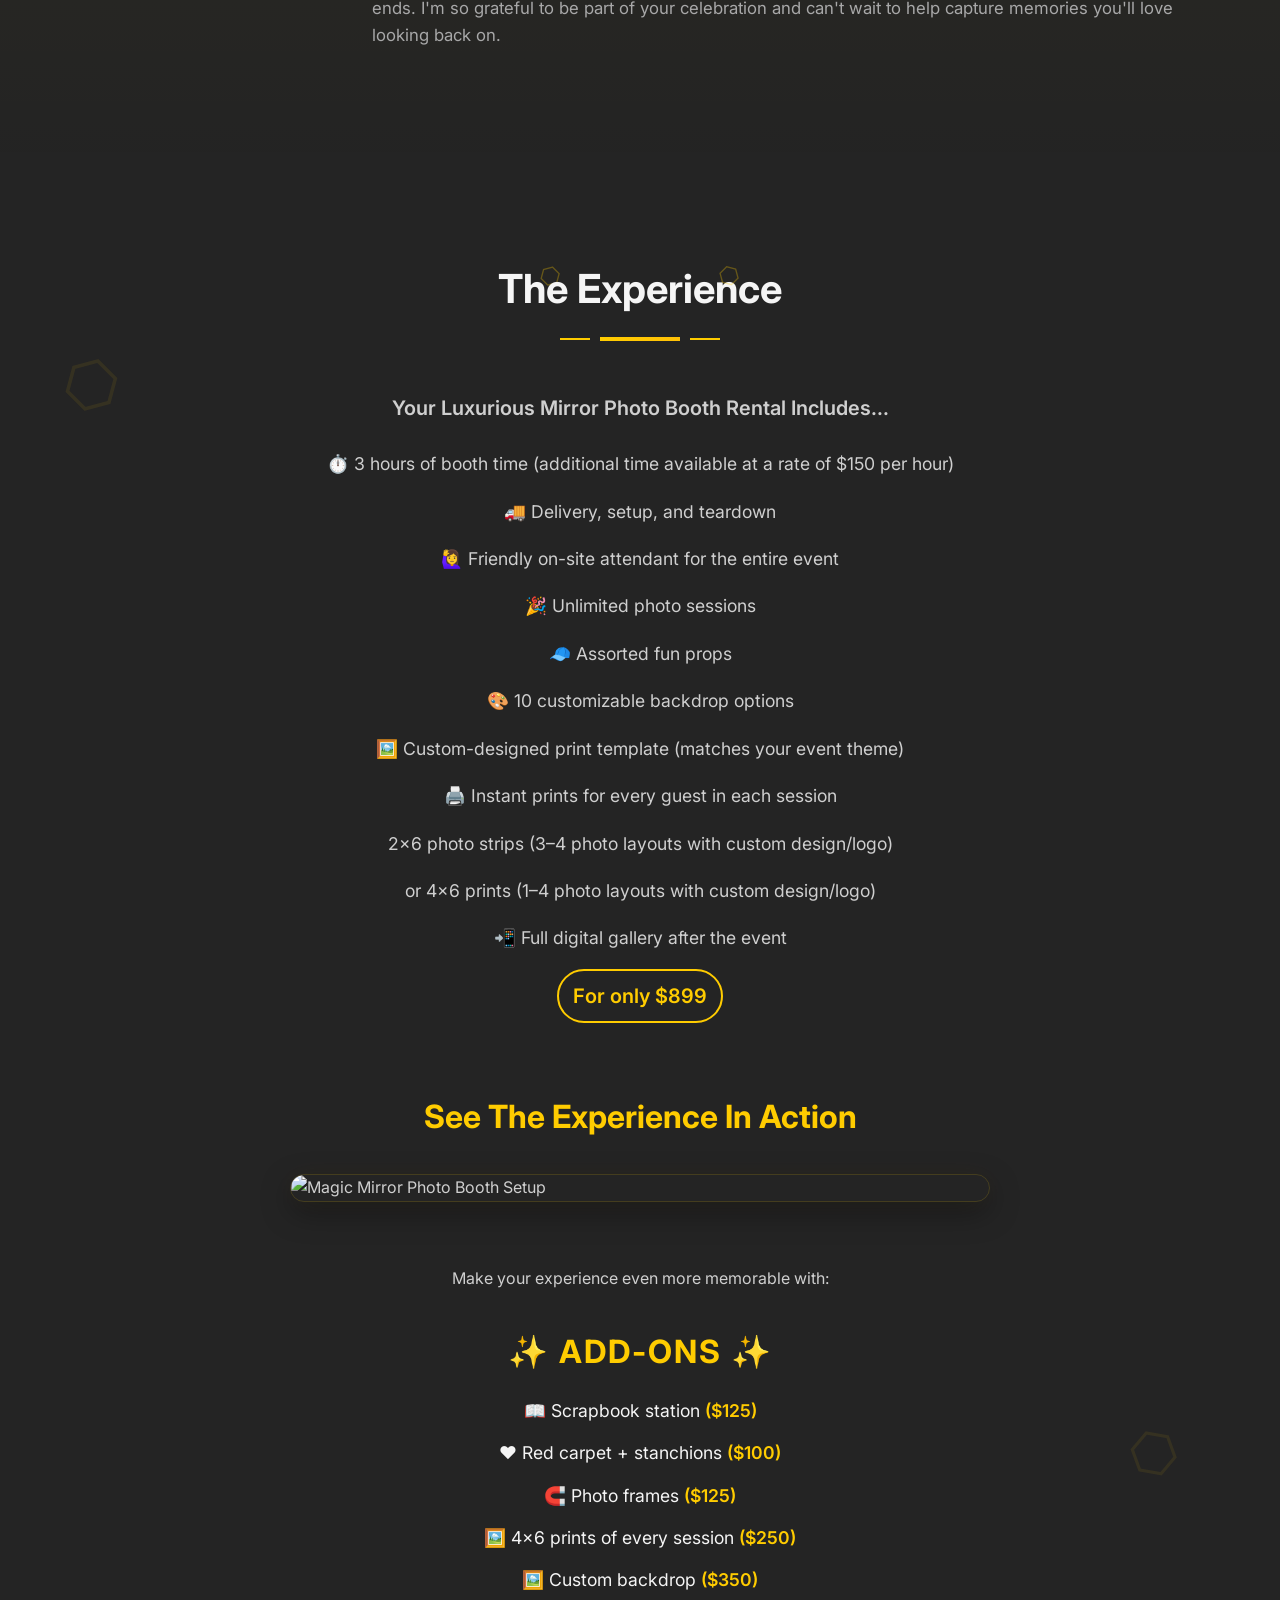
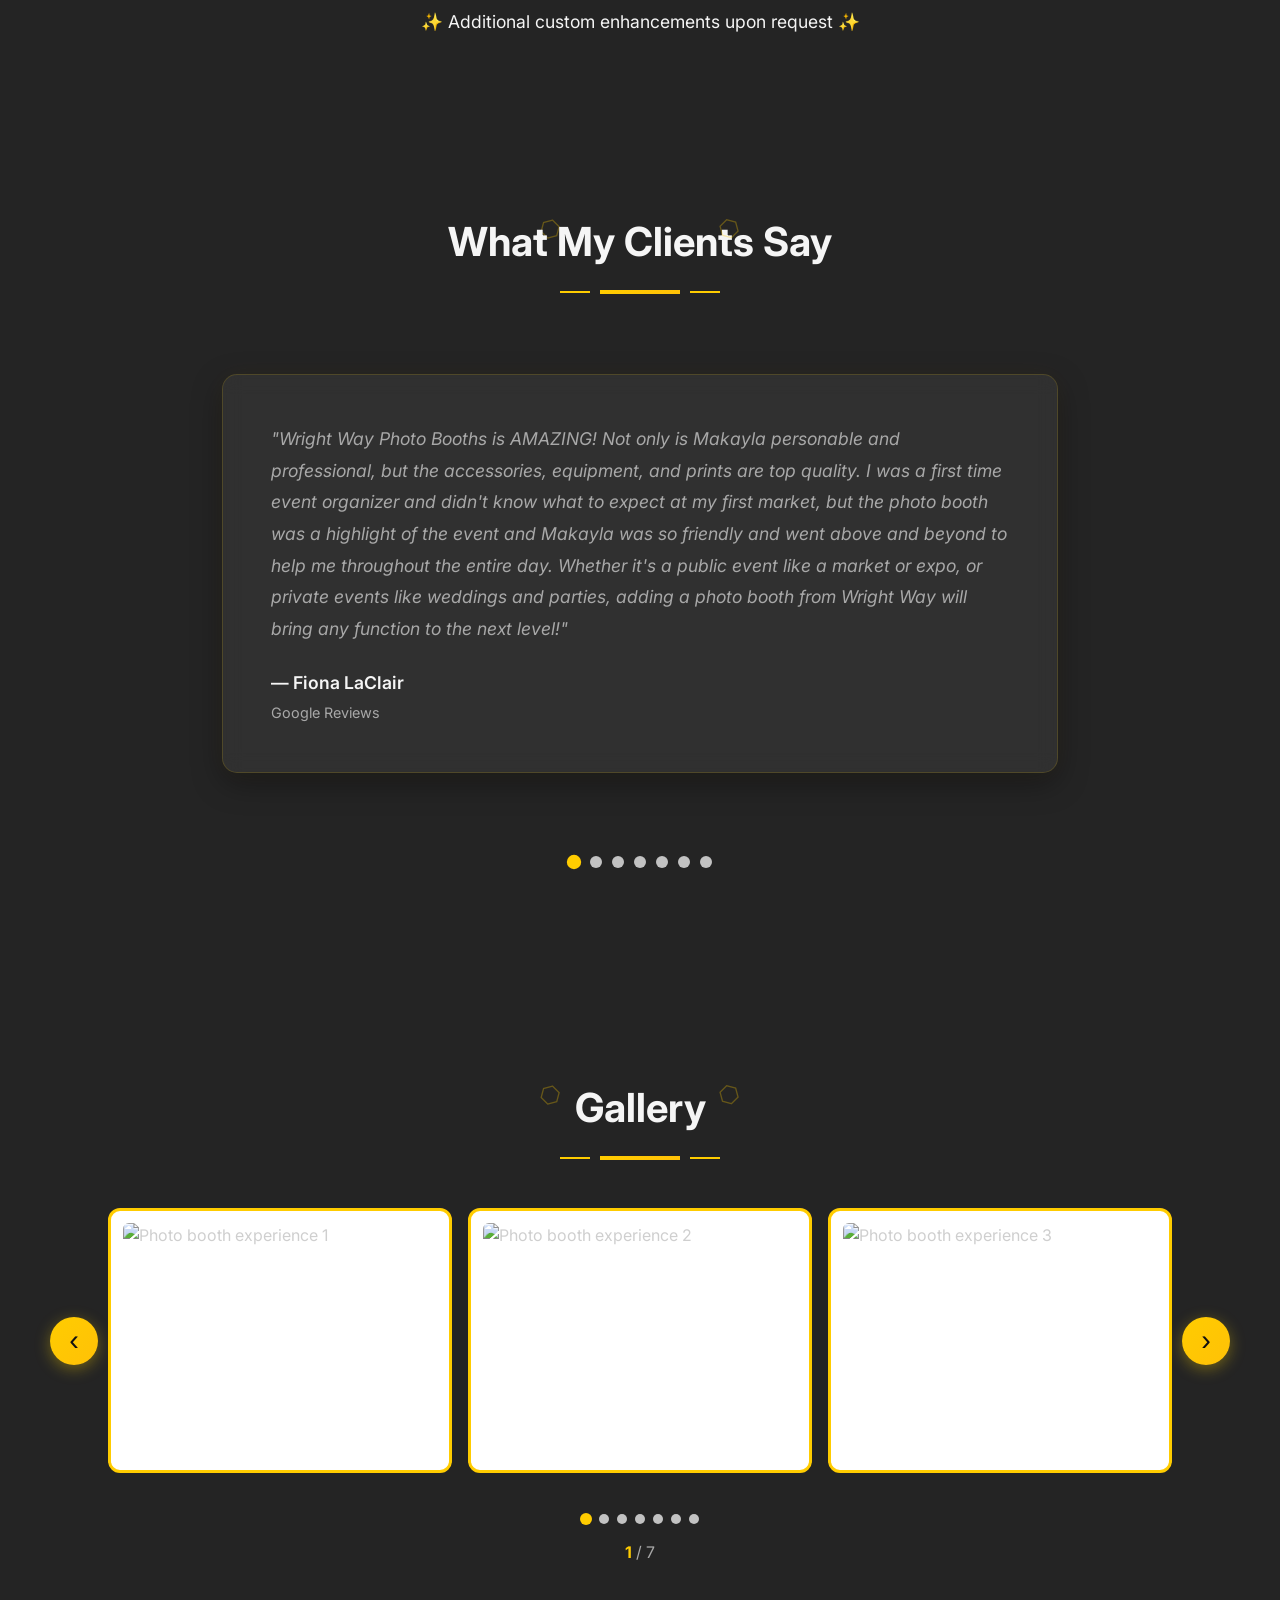
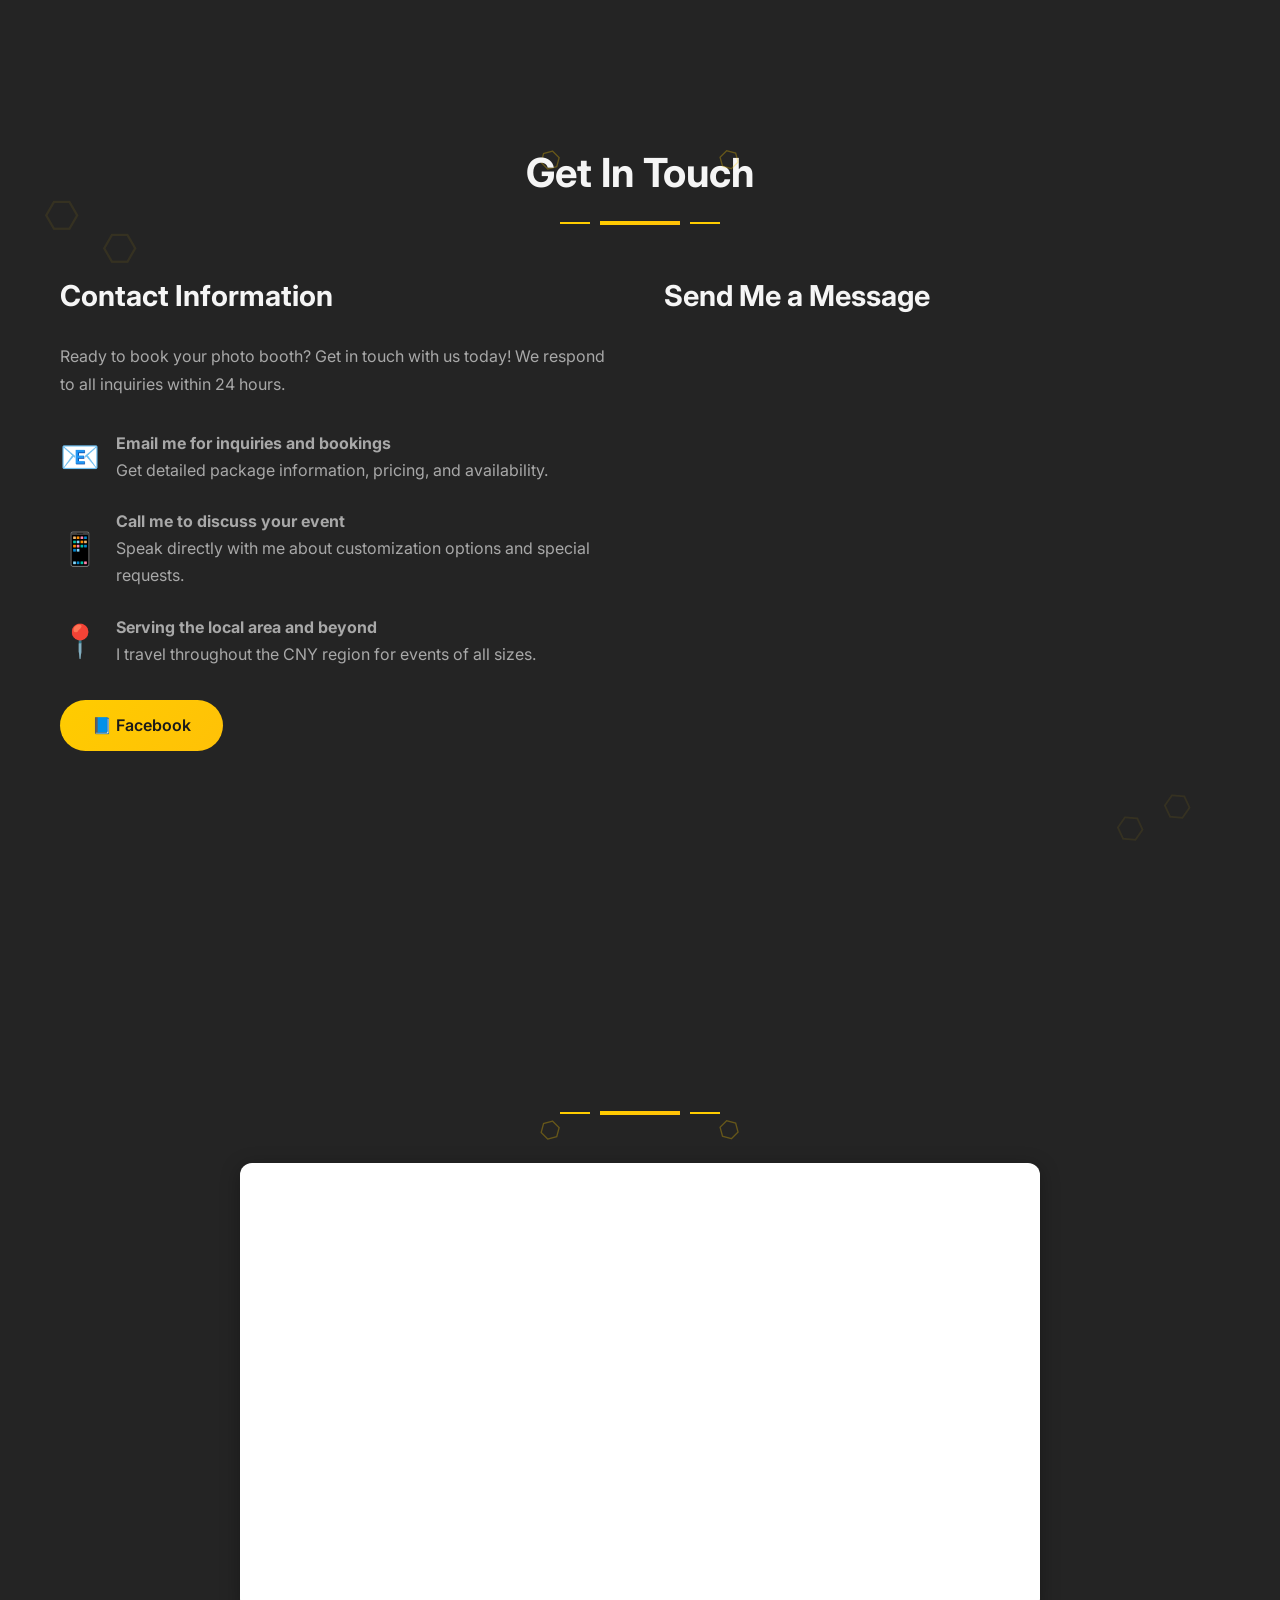
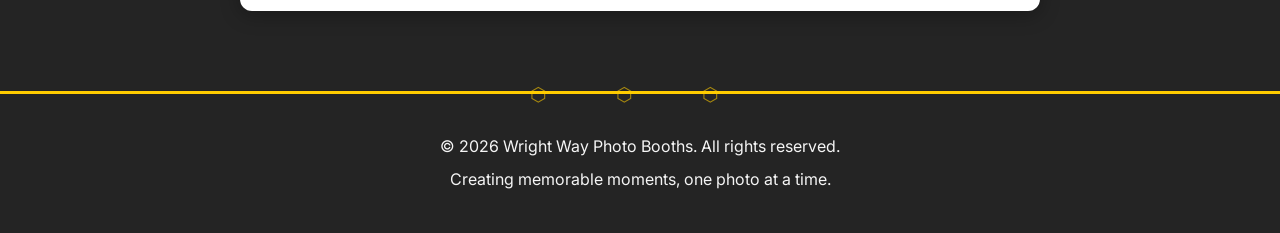
==== commit a067c5a4: "Book to Contact" ====
--- a/index.html
+++ b/index.html
@@ -55,7 +55,6 @@
                     <li><a href="#theexperience">The Experience</a></li>
                     <li><a href="#testimonials">Testimonials</a></li>
                     <li><a href="#gallery">Gallery</a></li>
-                    <li><a href="#book">Book</a></li>
                     <li><a href="#contact">Contact</a></li>
                     <li><a href="#my-booking">My Booking</a></li>
                 </ul>
@@ -73,7 +72,7 @@
     <div class="hero-content">
         <h2 class="hero-title">Spreading Positivity the Wright Way</h2>
         <p class="hero-subtitle">Photo Booth Rentals For All Events</p>
-        <a href="#book" class="btn btn-primary">Book Now</a>
+        <a href="#contact" class="btn btn-primary">Contact Us Now</a>
     </div>
 </section>
     <!-- About Section -->
@@ -410,19 +409,7 @@
                 <a href="customize.html" class="btn btn-primary">Customize Your Photo Booth</a>
             </div> -->
 
-    <!-- Book Section -->
-    <section id="book" class="book">
-        <div class="container">
-            <div class="section-header">
-                <h2>Book Your Photo Booth</h2>
-                <div class="underline"></div>
-            </div>
-            <div class="booking-widget">
-                <iframe scrolling="no" src="https://wrightwayphotobooths.s1.boothbook.com/widgets/booking-widget?font=Open+Sans&fontsize=14&bg=FFFFFFFF&highlight=FFD700" style="width:100%;border:none;min-height:600px;"></iframe>
-                <script type="text/javascript" src="https://wrightwayphotobooths.s1.boothbook.com/app/widget.js" async defer></script>
-            </div>
-        </div>
-    </section>
+   
 
     <!-- Contact Section -->
     <section id="contact" class="contact">
@@ -434,7 +421,7 @@
             <div class="contact-content">
                 <div class="contact-info">
                     <h3>Contact Information</h3>
-                    <p>Ready to book your photo booth? Get in touch with me today! I respond to all inquiries within 24 hours.</p>
+                    <p>Ready to book your photo booth? Get in touch with us today! We respond to all inquiries within 24 hours.</p>
                     <div class="contact-item">
                         <span class="contact-icon">📧</span>
                         <p><strong>Email me for inquiries and bookings</strong><br>Get detailed package information, pricing, and availability.</p>
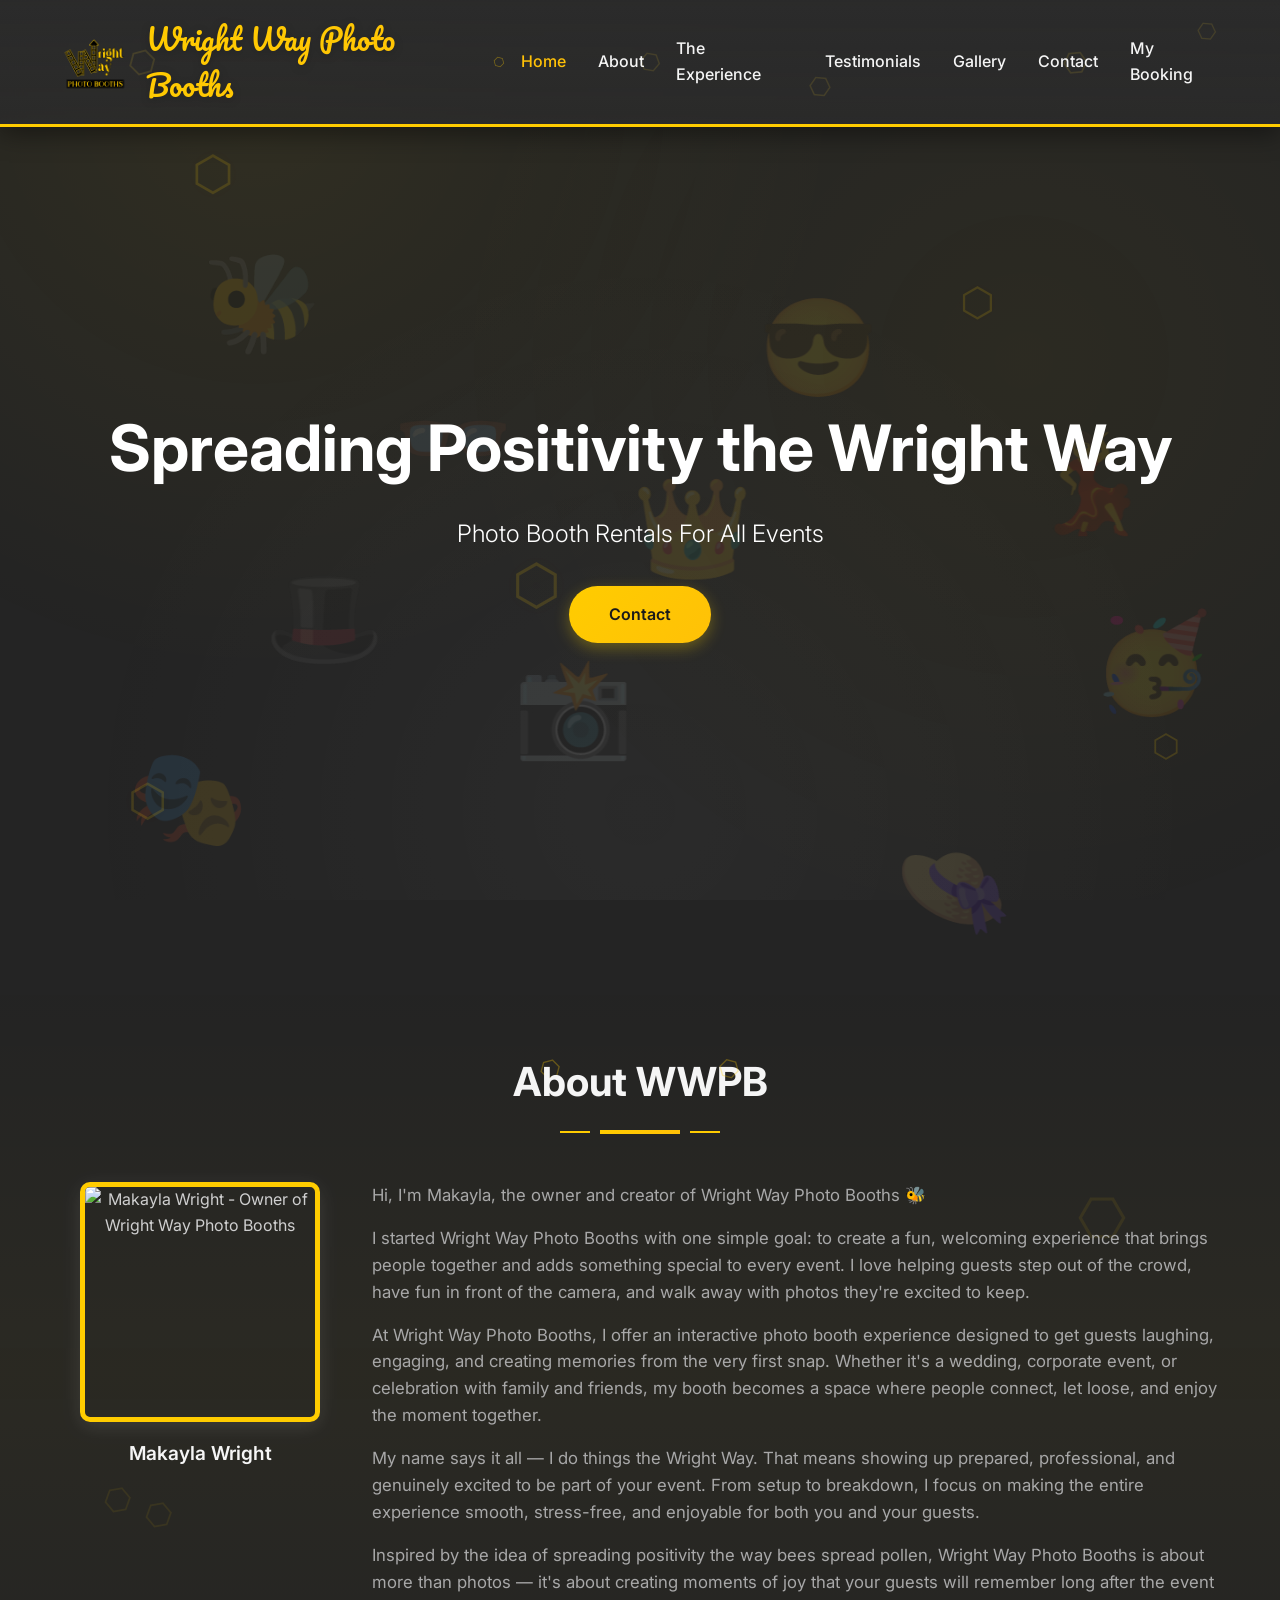
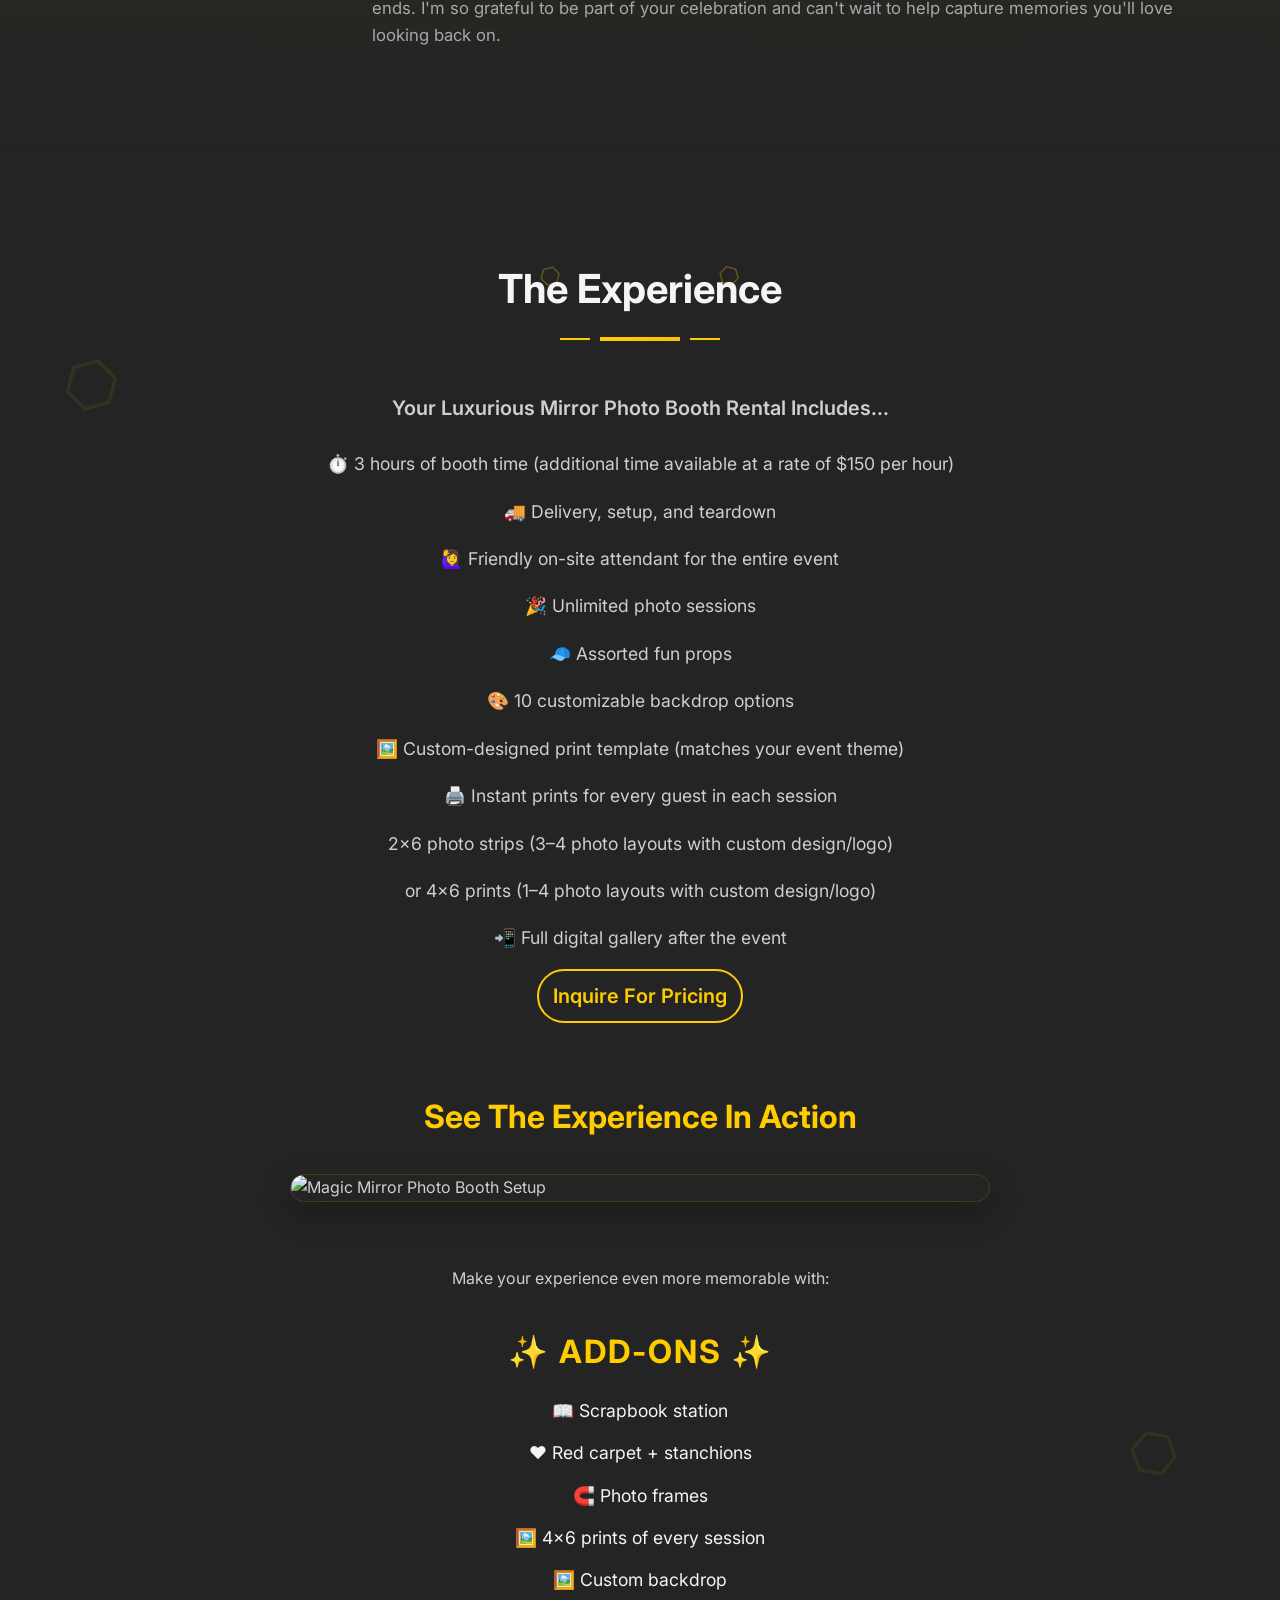
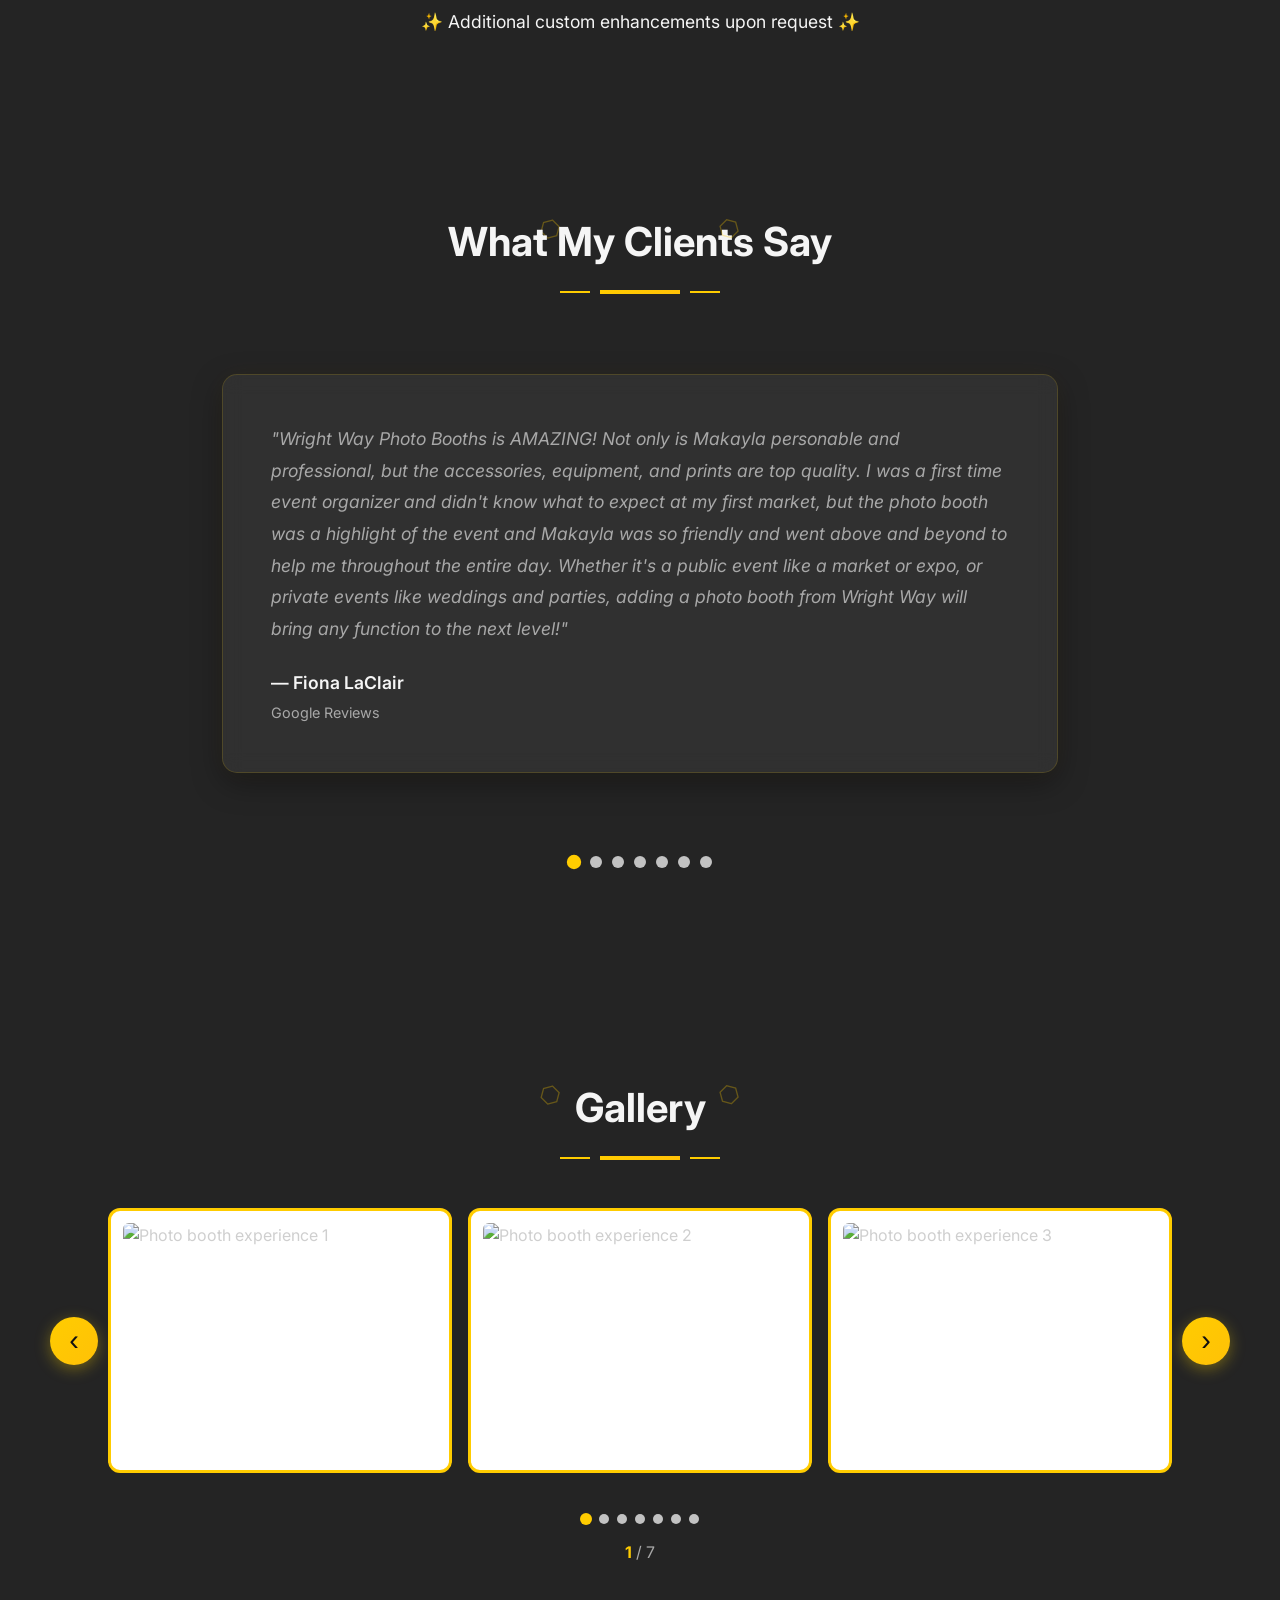
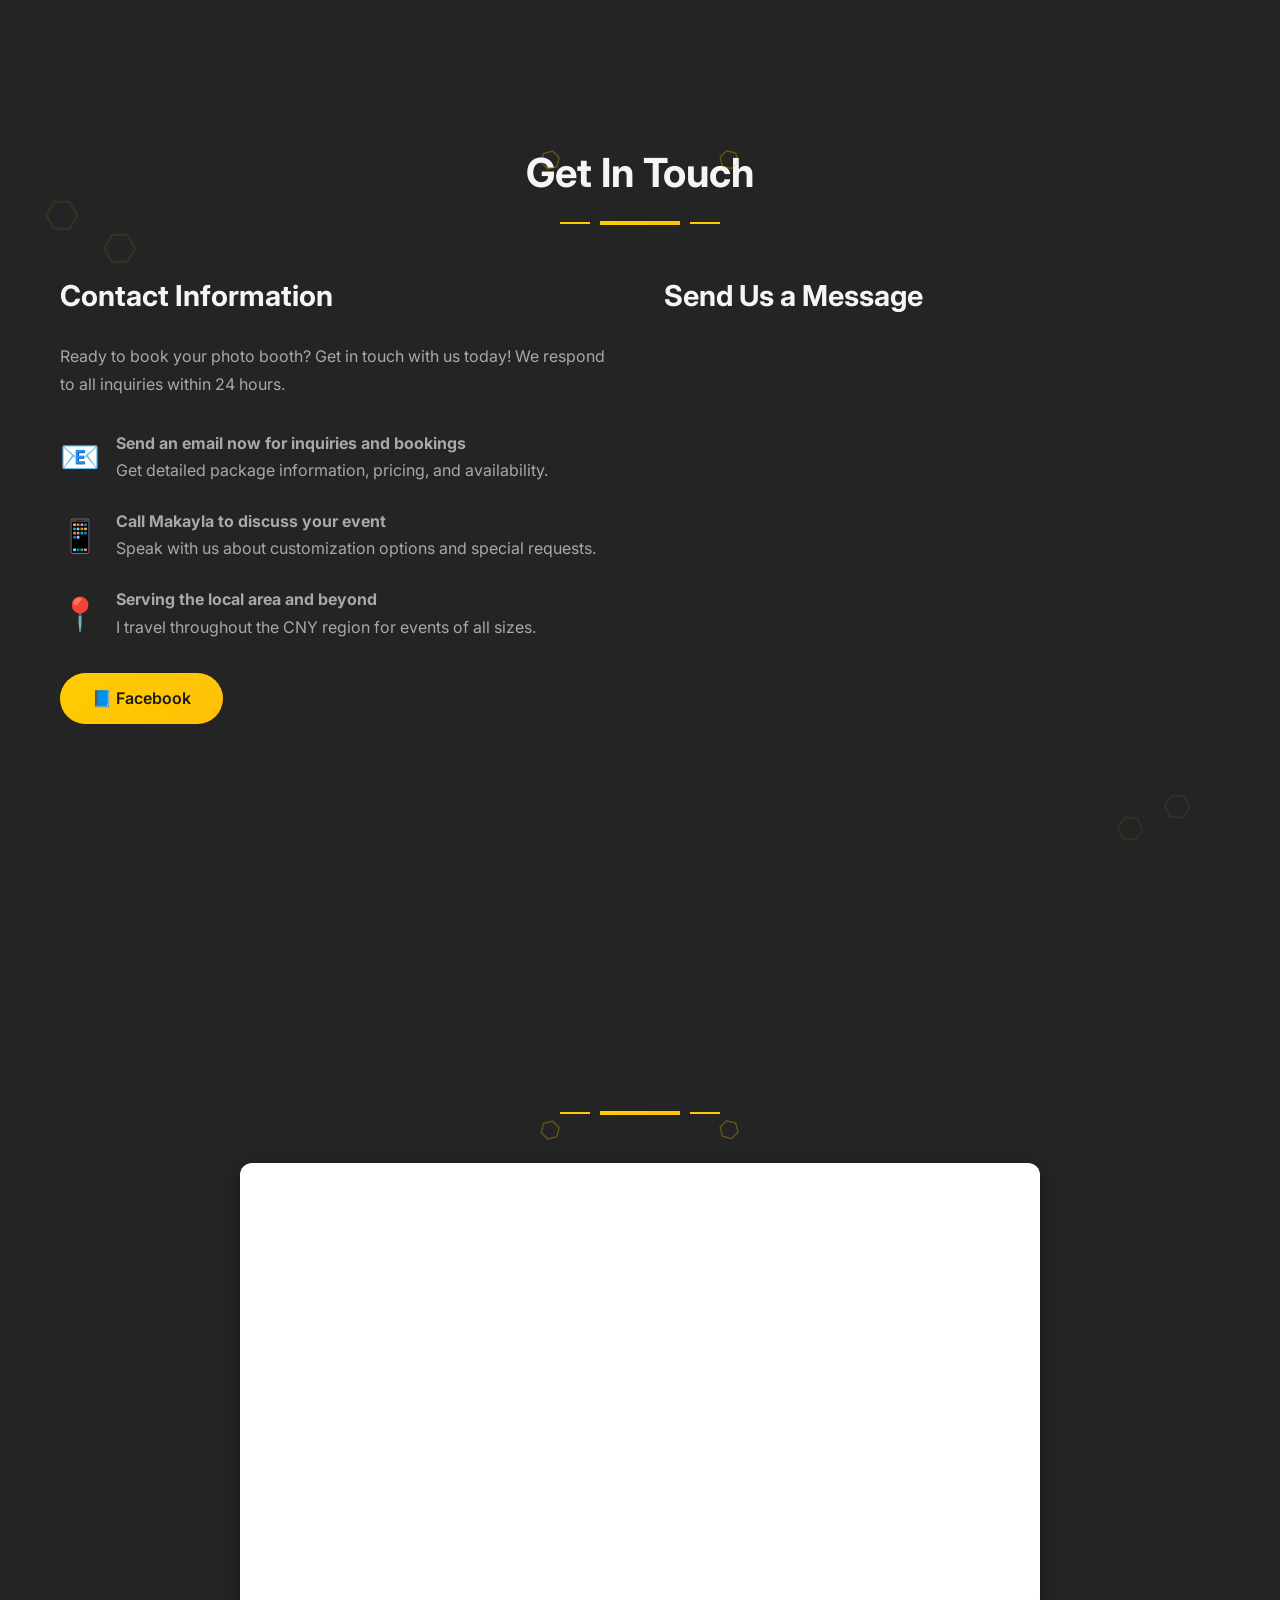
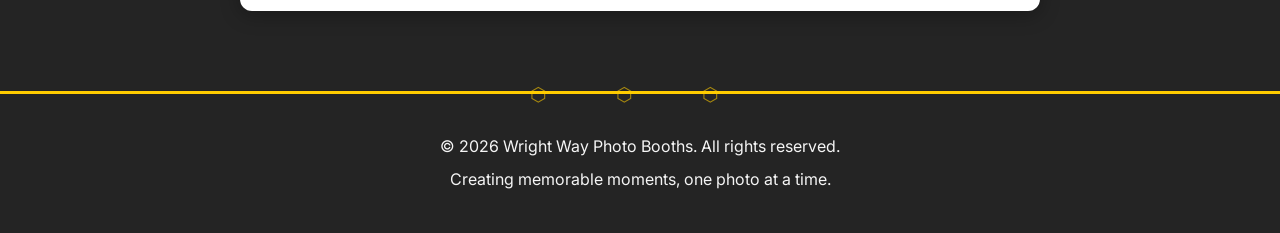
==== commit 19de6f8b: "me to us" ====
--- a/index.html
+++ b/index.html
@@ -72,7 +72,7 @@
     <div class="hero-content">
         <h2 class="hero-title">Spreading Positivity the Wright Way</h2>
         <p class="hero-subtitle">Photo Booth Rentals For All Events</p>
-        <a href="#contact" class="btn btn-primary">Contact Us Now</a>
+        <a href="#contact" class="btn btn-primary">Contact</a>
     </div>
 </section>
     <!-- About Section -->
@@ -121,7 +121,7 @@
                 <li>or 4x6 prints (1–4 photo layouts with custom design/logo)</li>
                 <li>📲 Full digital gallery after the event</li>
             </ul>
-            <p class="experience-price">For only $899</p>
+            <p class="experience-price">Inquire For Pricing</p>
         </div>
 <h3 class="experience-preview-title">
     See The Experience In Action
@@ -140,11 +140,11 @@
     <h3 class="addons-title">✨ ADD-ONS ✨</h3>
 
     <ul class="addons-list">
-        <li>📖 Scrapbook station <span>($125)</span></li>
-        <li>❤️ Red carpet + stanchions <span>($100)</span></li>
-        <li>🧲 Photo frames <span>($125)</span></li>
-        <li>🖼️ 4x6 prints of every session <span>($250)</span></li>
-        <li>🖼️ Custom backdrop <span>($350)</span></li>
+        <li>📖 Scrapbook station</span></li>
+        <li>❤️ Red carpet + stanchions</span></li>
+        <li>🧲 Photo frames</span></li>
+        <li>🖼️ 4x6 prints of every session</span></li>
+        <li>🖼️ Custom backdrop</span></li>
         <li>✨ Additional custom enhancements upon request ✨</li>
     </ul>
 </div>
@@ -424,11 +424,11 @@
                     <p>Ready to book your photo booth? Get in touch with us today! We respond to all inquiries within 24 hours.</p>
                     <div class="contact-item">
                         <span class="contact-icon">📧</span>
-                        <p><strong>Email me for inquiries and bookings</strong><br>Get detailed package information, pricing, and availability.</p>
+                        <p><strong>Send an email now for inquiries and bookings</strong><br>Get detailed package information, pricing, and availability.</p>
                     </div>
                     <div class="contact-item">
                         <span class="contact-icon">📱</span>
-                        <p><strong>Call me to discuss your event</strong><br>Speak directly with me about customization options and special requests.</p>
+                        <p><strong>Call Makayla to discuss your event</strong><br>Speak with us about customization options and special requests.</p>
                     </div>
                     <div class="contact-item">
                         <span class="contact-icon">📍</span>
@@ -441,7 +441,7 @@
                     </div>
                 </div>
                 <div class="contact-form">
-                    <h3>Send Me a Message</h3>
+                    <h3>Send Us a Message</h3>
                     <iframe scrolling="no" src="https://wrightwayphotobooths.s1.boothbook.com/widgets/lead-widget?font=Open Sans&fontsize=14&align=left&text=FFFFFFFF&bg=FFFFFF00&subcolor=FFFFFFFF&subbg=777777FF&first_name=1&first_name_w=1&last_name=1&last_name_w=2&email=1&email_w=4&telephone=1&telephone_w=5&additional_notes=1&additional_notes_w=19&subtext=Submit&submsg=Thank you, your form has been submitted." style="width:100%;border:none;min-height:600px;"></iframe>
                     <script type="text/javascript" src="https://wrightwayphotobooths.s1.boothbook.com/app/widget.js" async defer></script>
                 </div>
